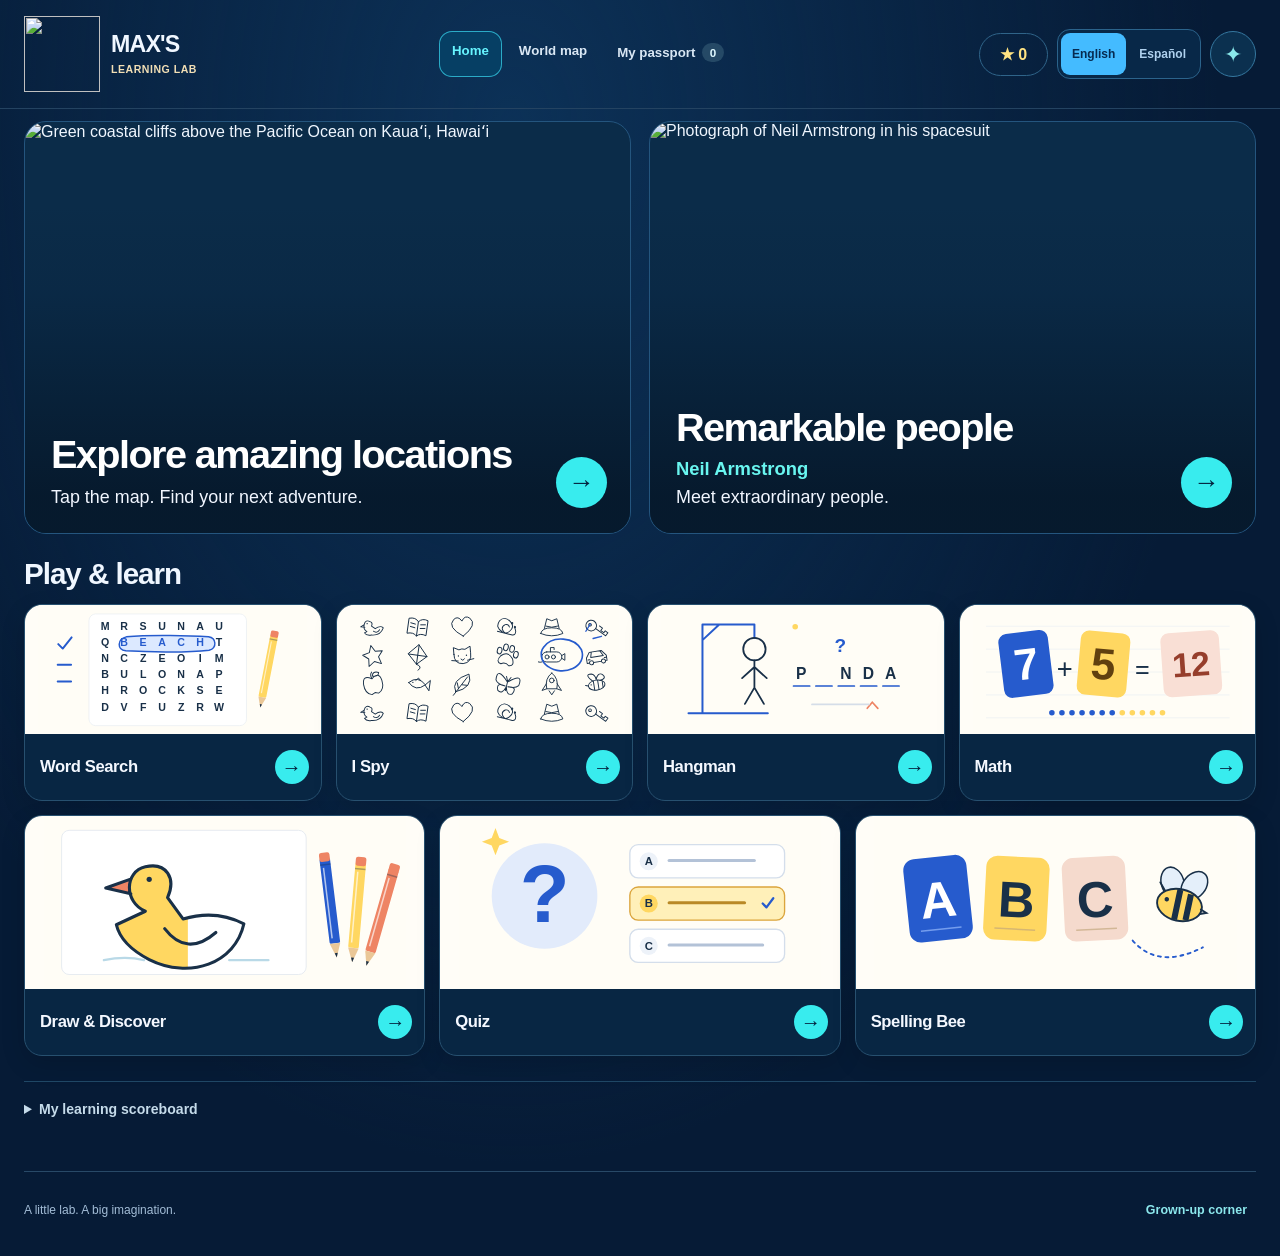
==== index.html @ 3192579d "Add files via upload" ====
<!doctype html>
<html lang="en">
<head>
<meta charset="utf-8"><meta name="viewport" content="width=device-width,initial-scale=1,viewport-fit=cover">
<meta name="theme-color" content="#061b36"><meta name="apple-mobile-web-app-capable" content="yes"><meta name="mobile-web-app-capable" content="yes"><meta name="apple-mobile-web-app-status-bar-style" content="black-translucent"><meta name="apple-mobile-web-app-title" content="Max's Lab">
<meta name="description" content="A little lab for a big imagination. Explore family places, discover the world, and learn through play. English / Español.">
<title>Max's Learning Lab</title>
<link rel="icon" href="assets/ui/max-emblem.png" type="image/png"><link rel="apple-touch-icon" href="assets/ui/max-emblem.png"><link rel="manifest" href="manifest.webmanifest">
<link rel="stylesheet" href="styles.css"><link rel="stylesheet" href="map.css"><link rel="stylesheet" href="practice.css?v=4">
<style>
.site-header{gap:14px}.header-actions{display:flex;align-items:center;gap:12px;flex-shrink:0}.language-toggle{display:flex;gap:2px;padding:3px;border:1px solid #63827d;border-radius:12px;background:#fff9ed}.language-toggle button{min-height:44px;padding:9px 12px;font-size:13px;font-weight:700;border-radius:8px;background:transparent;color:#d2e4de;white-space:nowrap}.language-toggle button[aria-pressed=true]{background:#9ce3bf;color:#123b31}.site-header nav{gap:3px}.site-header nav a{padding-left:12px;padding-right:12px}.brand small{max-width:164px;line-height:1.4;letter-spacing:.09em}.brand{flex-shrink:0}.credits-grid article{padding:24px 0;border-top:1px solid #57747b;display:grid;grid-template-columns:130px 1fr;gap:24px}.credits-grid img{width:130px;height:110px;object-fit:contain;background:#163640;border-radius:9px}.credits-grid h2{font-size:1.35rem}.credits-grid p,.credits-grid li{font-size:.92rem;line-height:1.6}.credits-grid a{overflow-wrap:anywhere}.credits-grid ul{padding-left:20px}.game-source-links a{overflow-wrap:anywhere}.game-stat-label{overflow-wrap:anywhere}
html[lang=es] .module-card .eyebrow{letter-spacing:.08em}html[lang=es] .game-baseball-options .game-tab{font-size:13px;padding:9px 10px}html[lang=es] .game-baseball-stats .game-stat-label{font-size:9px;letter-spacing:0}html[lang=es] .game-baseball-stats .game-stat:nth-child(3) .game-stat-value{font-size:14px}
@media(min-width:701px) and (max-width:1050px){.site-header{flex-wrap:wrap;padding-top:15px;padding-bottom:10px;row-gap:8px}.site-header nav{order:3;width:100%;justify-content:center;border-top:1px solid #3c5b62;padding-top:5px}.header-actions{margin-left:auto}.site-header nav a{padding-block:10px}.game-page .page-nav{min-height:40px;margin-bottom:10px}.game-baseball .game-intro .game-title{font-size:30px}.game-baseball .game-help{font-size:15px}.game-baseball .game-intro{gap:9px}.game-baseball .game-canvas{max-height:280px}.game-baseball .game-baseball-layout{gap:14px}.game-baseball .game-baseball-sidebar{gap:10px}.game-baseball .game-baseball-options .game-button{min-height:44px}.game-baseball .game-baseball-stats .game-stat{padding-block:6px}}
@media(min-width:851px) and (max-width:1050px){.game-baseball .game-baseball-layout{grid-template-columns:minmax(0,1.3fr) minmax(335px,.9fr)}}
@media(max-width:700px){.site-header{gap:10px}.header-actions{gap:7px}.language-toggle button{padding:8px;font-size:12px}.brand{gap:8px}.brand small{max-width:115px;font-size:.52rem}.site-header nav{padding-top:10px}.brand strong{font-size:1rem}.brand-badge{width:35px;height:35px}.avatar-button{width:40px;height:40px}.credits-grid article{grid-template-columns:1fr}.credits-grid img{width:100%;height:190px}}
@media(max-width:370px){.header-actions{gap:4px}.language-toggle button{font-size:11px;padding:8px 6px}.brand-badge{display:none}}
</style>
<link rel="stylesheet" href="theme.css?v=4"><link rel="stylesheet" href="wordsearch.css?v=4"><link rel="stylesheet" href="spy.css?v=4"><link rel="stylesheet" href="draw.css?v=4">
<link rel="stylesheet" href="discovery.css?v=4">
<script src="data/config.js" defer></script><script src="data/family.js" defer></script><script src="data/places-a.js" defer></script><script src="data/places-b.js" defer></script><script src="data/people.js" defer></script><script src="data/photos.js" defer></script><script src="data/people-expanded.js?v=4" defer></script><script src="data/art.js?v=4" defer></script><script src="data/discoveries.js?v=4" defer></script><script src="app.js?v=4-discovery" defer></script>
</head>
<body>
<a class="skip-link" href="#view" data-en="Skip to activity" data-es="Ir a la actividad">Skip to activity</a>
<header class="site-header">
<a href="#home" class="brand" data-aria-en="Learning Lab home" data-aria-es="Inicio del laboratorio" aria-label="Learning Lab home"><img class="brand-logo" src="assets/ui/max-emblem.png" width="54" height="54" alt=""><span><strong id="brand-name">MAX'S</strong><small data-en="LEARNING LAB" data-es="LABORATORIO DE APRENDIZAJE">LEARNING LAB</small></span></a>
<nav aria-label="Main navigation" data-aria-en="Main navigation" data-aria-es="Navegación principal"><a href="#home" data-nav="home" data-en="Home" data-es="Inicio">Home</a><a href="#map" data-nav="map" data-en="World map" data-es="Mapa del mundo">World map</a><a href="#passport" data-nav="passport"><span data-en="My passport" data-es="Mi pasaporte">My passport</span> <span id="nav-count">0</span></a></nav>
<div class="header-actions"><span id="header-points" class="header-points" aria-label="Learning points">★ 0</span><div class="language-toggle" role="group" aria-label="Language" data-aria-en="Language" data-aria-es="Idioma"><button type="button" data-language="en" lang="en" aria-pressed="true">English</button><button type="button" data-language="es" lang="es" aria-pressed="false">Español</button></div><button type="button" class="avatar-button" id="settings-button" aria-label="Personalize your lab" data-aria-en="Personalize your lab" data-aria-es="Personaliza tu laboratorio"><span id="avatar-symbol" aria-hidden="true">✦</span></button></div>
</header>
<main id="view" tabindex="-1"></main>
<footer class="site-footer"><span data-en="A little lab. A big imagination." data-es="Un pequeño laboratorio. Una gran imaginación.">A little lab. A big imagination.</span><button type="button" id="grownup-button" data-en="Grown-up corner" data-es="Rincón de adultos">Grown-up corner</button></footer>
<div id="toast" class="toast" role="status" aria-live="polite"></div>
<dialog id="settings-dialog"><form method="dialog" class="settings-sheet"><div class="dialog-heading"><h2 data-en="Make it yours" data-es="Hazlo tuyo">Make it yours</h2><button class="round-close" aria-label="Close settings" data-aria-en="Close settings" data-aria-es="Cerrar ajustes" value="cancel">×</button></div><label for="explorer-name" data-en="Explorer name" data-es="Nombre del explorador">Explorer name</label><input id="explorer-name" maxlength="20" autocomplete="off" value="Max"><p class="setting-label" data-en="Pick your explorer badge" data-es="Elige tu insignia de explorador">Pick your explorer badge</p><div class="badge-choices" id="badge-choices"></div><p class="small-note" data-en="Your discoveries and settings stay on this device." data-es="Tus descubrimientos y ajustes se guardan en este dispositivo.">Your discoveries and settings stay on this device.</p><button class="button primary" id="save-settings" value="save" data-en="Ready to explore →" data-es="Listo para explorar →">Ready to explore →</button></form></dialog>
<dialog id="grownup-dialog"><div class="settings-sheet"><div class="dialog-heading"><h2 data-en="Grown-up corner" data-es="Rincón de adultos">Grown-up corner</h2><button type="button" class="round-close" id="close-grownup" aria-label="Close grown-up corner" data-aria-en="Close grown-up corner" data-aria-es="Cerrar el rincón de adultos">×</button></div>
<p id="collection-totals"></p>
<p class="small-note" data-en="Progress and language are saved in this browser on this device. No account, ads, tracking, or cloud sync. Read-aloud uses a voice for the selected language from your device." data-es="El progreso y el idioma se guardan en este navegador y dispositivo. No hay cuentas, anuncios, rastreo ni sincronización en la nube. La lectura usa una voz del dispositivo en el idioma elegido.">Progress and language are saved in this browser on this device. No account, ads, tracking, or cloud sync. Read-aloud uses a voice for the selected language from your device.</p>
<div class="settings-actions"><button class="button" id="export-progress" data-en="Save a progress backup" data-es="Guardar una copia del progreso">Save a progress backup</button><label class="button file-button"><span data-en="Restore a backup" data-es="Restaurar una copia">Restore a backup</span><input id="import-progress" type="file" accept="application/json,.json" aria-label="Restore a backup" data-aria-en="Restore a backup" data-aria-es="Restaurar una copia"></label></div>
<details><summary data-en="Adding something new" data-es="Agregar contenido nuevo">Adding something new</summary><p data-en="The included START-HERE guide explains how to upload and update the site. English lessons are in the data folder. Spanish lessons and the language controls are bundled in app.js. Ask for both languages when adding a new lesson." data-es="La guía START-HERE explica cómo subir y actualizar el sitio. Las lecciones en inglés están en la carpeta data. Las lecciones en español y los controles de idioma están en app.js. Pide ambos idiomas al agregar una lección.">The included START-HERE guide explains how to upload and update the site. English lessons are in the data folder. Spanish lessons and the language controls are bundled in app.js. Ask for both languages when adding a new lesson.</p></details>
<details><summary data-en="Family stories and photos" data-es="Historias de familia y fotos">Family stories and photos</summary><p data-en="Family connections were supplied by Max's family. Place photos show destinations, not family members. When published on GitHub Pages, these family connections and files can be read publicly." data-es="La familia de Max compartió los vínculos familiares. Las fotos muestran los lugares, no a sus familiares. Al publicar en GitHub Pages, otras personas pueden leer estos vínculos y archivos.">Family connections were supplied by Max's family. Place photos show destinations, not family members. When published on GitHub Pages, these family connections and files can be read publicly.</p></details>
<section class="voice-settings" id="voice-settings"></section>
<p class="small-note" data-en="Switching language restarts the current practice round. Your points, passport and completed answers are kept. New lesson answers earn 10 points. Each completed I Spy scene, full word search or matched drawing earns 1 point, once. Replays are always welcome practice." data-es="Cambiar el idioma reinicia la ronda de práctica. Se conservan tus puntos, pasaporte y respuestas completadas. Las respuestas nuevas de las lecciones ganan 10 puntos. Cada escena de Veo, veo, sopa de letras completa o dibujo logrado gana 1 punto, una sola vez. Siempre puedes repetir para practicar.">Switching language restarts the current practice round. Your points, passport and completed answers are kept. New lesson answers earn 10 points. Each completed I Spy scene, full word search or matched drawing earns 1 point, once. Replays are always welcome practice.</p>
<a class="button" id="credits-link" href="#credits" data-en="Photo credits & research sources ↗" data-es="Créditos de fotos y fuentes ↗">Photo credits & research sources ↗</a>
</div></dialog>
<noscript><div class="noscript">Please enable JavaScript to open the activities. / Activa JavaScript para abrir las actividades.</div></noscript>
</body></html>
---- styles.css ----
:root{color-scheme:dark;--bg:#0e242e;--panel:#17343e;--card:#1b3b44;--ink:#f6f2e9;--muted:#bad0d4;--mint:#9ce3bf;--coral:#ffad87;--line:#44616a;--font:Arial,Helvetica,sans-serif;font-family:var(--font);background:var(--bg);color:var(--ink)}
*{box-sizing:border-box}body{margin:0;min-width:320px;background:radial-gradient(ellipse at 70% 0,#1b4654 0,transparent 55%),var(--bg);min-height:100vh}button,input,select{font:inherit}button,a,summary{-webkit-tap-highlight-color:transparent;touch-action:manipulation}button{cursor:pointer;color:inherit}button:disabled{cursor:default;opacity:.5}a{color:inherit}button,a,input,summary{outline-offset:5px}button:focus-visible,a:focus-visible,input:focus-visible,summary:focus-visible,canvas:focus-visible{outline:3px solid var(--mint)}[hidden]{display:none!important}button{border:0}h1,h2,h3,p{margin-top:0}h1{font-size:clamp(2.25rem,4.7vw,4rem);line-height:1.02;letter-spacing:-.055em}h2{letter-spacing:-.035em}p{line-height:1.55}.skip-link{position:fixed;left:12px;top:-100px;background:var(--mint);color:#12322e;padding:16px;z-index:100}.skip-link:focus{top:10px}
.site-header{max-width:1280px;margin:auto;padding:23px max(24px,env(safe-area-inset-right)) 20px max(24px,env(safe-area-inset-left));display:flex;align-items:center;justify-content:space-between;gap:25px}.brand{display:flex;align-items:center;gap:12px;text-decoration:none}.brand-badge{height:47px;width:47px;border-radius:14px;background:var(--mint);color:#153b35;display:grid;place-items:center;font-weight:900;font-size:29px;position:relative;transform:rotate(-5deg)}.brand-badge span{position:absolute;right:-6px;top:-9px;color:var(--coral);font-size:25px;text-shadow:0 1px #193640}.brand strong{font-size:1.25rem;letter-spacing:-.03em;display:block}.brand small{display:block;font-size:.6rem;font-weight:bold;letter-spacing:.17em;margin-top:4px}.site-header nav{display:flex;align-items:center;gap:7px}.site-header nav a{padding:13px 16px;min-height:46px;border-radius:25px;text-decoration:none;font-size:.92rem;font-weight:600;color:#ccdde0}.site-header nav a[aria-current=page]{background:#ffffff12;color:var(--ink)}#nav-count{background:var(--mint);color:#173e32;padding:3px 7px;border-radius:20px;margin-left:3px;font-size:.73rem}.avatar-button{background:#21434a;border:1px solid #77908c;border-radius:50%;width:45px;height:45px;color:var(--mint);font-size:1.4rem}#view{max-width:1232px;padding:15px 24px 30px;margin:auto;outline:none;min-height:calc(100vh - 170px)}.site-footer{max-width:1184px;margin:auto;border-top:1px solid #385762;padding:18px 0 24px;display:flex;align-items:center;justify-content:space-between;font-size:.75rem;color:#a8c0c6}.site-footer button{background:none;color:#b9cfd3;min-height:44px;padding:9px;font-size:.78rem}.eyebrow{font-size:.72rem;font-weight:bold;letter-spacing:.16em;color:var(--mint);margin:0 0 12px}.lede{font-size:1.12rem;color:#c5dade;max-width:530px;margin:0 0 24px}.home-hero{display:grid;grid-template-columns:1.15fr 1fr;align-items:stretch;gap:30px;margin:12px 0 35px}.hero-copy{padding:25px 0 16px}.hero-copy h1{max-width:520px;margin:0 0 20px}.hero-copy h1 em{font-style:normal;color:var(--mint)}.hero-actions{display:flex;gap:10px;flex-wrap:wrap}.button{display:inline-flex;align-items:center;justify-content:center;gap:9px;padding:13px 20px;min-height:50px;border-radius:12px;border:1px solid #56727a;background:#23464f;color:#eef6f0;font-size:.95rem;font-weight:700;text-decoration:none}.button.primary{background:var(--mint);color:#123b31;border-color:var(--mint)}.button.coral{background:var(--coral);border-color:var(--coral);color:#412e21}.button.ghost{background:transparent}.button.small{min-height:44px;padding:9px 14px;font-size:.82rem}.hero-photo{position:relative;isolation:isolate;min-height:300px;border-radius:27px;overflow:hidden;background:#267483;border:1px solid #577881;box-shadow:0 15px 40px #0003}.hero-photo img{position:absolute;width:100%;height:100%;object-fit:cover;filter:brightness(.88)}.hero-photo:after{content:'';position:absolute;inset:0;background:linear-gradient(transparent 25%,#091f28dc)}.hero-photo-copy{position:absolute;bottom:25px;left:25px;right:25px;z-index:1}.hero-photo-copy h2{font-size:1.75rem;line-height:1.1;margin:7px 0}.hero-photo-copy p{font-size:.9rem;max-width:320px;margin:0}.hero-label{display:inline-block;font-size:.64rem;letter-spacing:.13em;border:1px solid #ffffff66;padding:6px 9px;border-radius:6px;background:#122c3366}.hero-sticker{position:absolute;right:18px;top:18px;z-index:1;border:1px solid #ffffff88;background:#f4edce;color:#164437;border-radius:50%;width:79px;height:79px;display:flex;align-items:center;justify-content:center;flex-direction:column;font-size:.62rem;letter-spacing:.07em;transform:rotate(10deg)}.hero-sticker strong{font-size:1.35rem;margin-bottom:3px}.section-title{display:flex;align-items:baseline;justify-content:space-between;gap:15px;margin:30px 0 17px}.section-title h2{font-size:1.35rem;margin:0}.section-title p{font-size:.85rem;color:var(--muted);margin:0}.module-grid{display:grid;grid-template-columns:repeat(3,minmax(0,1fr));gap:17px}.module-card{border:1px solid #49646b;background:linear-gradient(140deg,#29495288,#19343d);border-radius:18px;text-align:left;padding:21px;min-height:170px;position:relative;display:flex;flex-direction:column;text-decoration:none;overflow:hidden}.module-card:hover{border-color:var(--tile-color);background-color:#29464e}.module-symbol{display:grid;place-items:center;background:var(--tile-color);color:#183c3f;font-size:2rem;width:49px;height:49px;border-radius:15px;margin-bottom:18px}.module-card .eyebrow{position:absolute;right:19px;top:28px;color:var(--tile-color);font-size:.61rem}.module-card h3{font-size:1.35rem;margin:0 0 7px;letter-spacing:-.03em}.module-card p{margin:0;color:#bfd3d7;font-size:.87rem;line-height:1.4;padding-right:10px}.module-arrow{position:absolute;bottom:20px;right:19px;color:var(--tile-color)}.passport-strip{display:flex;justify-content:space-between;align-items:center;gap:24px;border:1px dashed #648781;border-radius:15px;background:#193d3b88;padding:19px 23px;margin-top:26px}.passport-strip h3{margin:0 0 5px;font-size:1rem}.passport-strip p{font-size:.83rem;color:var(--muted);margin:0}.tiny-label{font-size:.65rem;letter-spacing:.1em;color:var(--mint);text-transform:uppercase}
.page-nav{display:flex;align-items:center;justify-content:space-between;gap:12px;margin:0 0 20px;min-height:48px}.back-link{min-height:48px;display:inline-flex;align-items:center;color:#d5e6e8;text-decoration:none;font-weight:600;font-size:.91rem;padding:7px 0}.page-heading{margin:12px 0 25px;display:flex;align-items:end;justify-content:space-between;gap:25px}.page-heading h1{font-size:clamp(2.3rem,4.5vw,3.5rem);margin:0 0 14px}.page-heading p{margin:0;max-width:640px;color:var(--muted)}.place-grid{display:grid;grid-template-columns:repeat(3,minmax(0,1fr));gap:18px}.place-card{position:relative;isolation:isolate;border-radius:18px;overflow:hidden;text-decoration:none;border:1px solid #6b8685;background:#315261;min-height:270px;display:block;padding:0;text-align:left}.place-card img{width:100%;height:100%;position:absolute;inset:0;object-fit:cover;transition:transform .3s}.place-card:hover img{transform:scale(1.035)}.place-card:after{content:'';position:absolute;inset:0;background:linear-gradient(#07283018 10%,transparent 30%,#08232bef 100%);z-index:0}.place-card-copy{position:absolute;bottom:20px;left:20px;right:20px;z-index:1}.place-card-copy h2{font-size:1.65rem;margin:0 0 5px}.place-card-copy p{font-size:.86rem;color:#e4eeec;line-height:1.4;margin:0}.place-tag{position:absolute;top:17px;left:17px;z-index:1;background:#0d2a35d4;color:#d9eddf;padding:6px 9px;font-size:.65rem;font-weight:bold;letter-spacing:.06em;border-radius:5px}.visited-dot{position:absolute;right:15px;top:15px;border-radius:50%;width:27px;height:27px;display:grid;place-items:center;background:var(--mint);color:#15372a;z-index:2;font-weight:bold}.surprise-card{background:radial-gradient(circle at 80% 25%,#a1e2c545,transparent 60%),#2c514d;padding:25px;border-color:#94cbb7}.surprise-card:after{display:none}.surprise-card .surprise-symbol{font-size:5rem;line-height:1;color:#c4f1d8;position:absolute;right:27px;top:35px;transform:rotate(12deg)}.surprise-card .place-card-copy{bottom:25px;left:25px}.surprise-card .tiny-label{color:#b9dfce;position:absolute;left:25px;top:25px}.surprise-card h2{font-size:1.9rem}.surprise-card p{max-width:240px}.profile-layout{display:grid;grid-template-columns:1.05fr 1fr;gap:34px;align-items:start}.profile-photo{position:relative;border:1px solid #587c80;border-radius:21px;overflow:hidden;background:#234955;aspect-ratio:5/4;min-height:220px}.profile-photo img{width:100%;height:100%;object-fit:cover;display:block}.profile-photo-tag{position:absolute;bottom:14px;left:14px;background:#0b2838c9;padding:8px 12px;border-radius:20px;font-size:.73rem}.photo-credit{font-size:.68rem;color:#aac4c8;margin:8px 4px 17px;line-height:1.4}.photo-credit a{text-underline-offset:3px}.profile-copy h1{font-size:clamp(2.3rem,4.4vw,3.6rem);margin:0 0 11px}.profile-hook{font-size:1.25rem;color:#cae5da;margin:0 0 19px}.family-note{border-left:3px solid var(--coral);padding:11px 15px;background:#795d402b;font-size:1rem;color:#f5dfca;line-height:1.5;border-radius:0 9px 9px 0;margin:0 0 21px}.fact-list{list-style:none;padding:0;margin:0 0 18px;counter-reset:fact}.fact-list li{counter-increment:fact;position:relative;padding:0 0 16px 38px;font-size:1.03rem;line-height:1.5;color:#e1e9e7}.fact-list li:before{content:'0'counter(fact);font-size:.66rem;font-weight:bold;color:var(--mint);position:absolute;left:0;top:5px;letter-spacing:.08em}.learn-actions{display:flex;flex-wrap:wrap;gap:10px;margin:20px 0}.mini-map{border:1px solid #4d717a;border-radius:13px;background:#153d4a;overflow:hidden;position:relative;min-height:120px}.mini-map svg{width:100%;height:auto;display:block;max-height:185px}.mini-map-label{position:absolute;left:12px;bottom:10px;font-size:.7rem;color:#cde3e6}.stretch{border:1px solid #608074;border-radius:12px;margin:15px 0;background:#264b4255}.stretch summary{min-height:54px;cursor:pointer;padding:16px 18px;font-size:.96rem;font-weight:700;color:#bce9cf}.stretch p{margin:0;padding:0 18px 17px;color:#d6e6df;font-size:.96rem}.quiz-card{border:1px solid #73817a;background:#f4f0e5;color:#17333b;border-radius:18px;padding:24px;margin:24px 0 0}.quiz-card .eyebrow{color:#4c7664}.quiz-card h2{font-size:1.32rem;line-height:1.3;margin-bottom:18px}.quiz-options{display:grid;gap:10px}.quiz-options button{min-height:52px;padding:13px 16px;text-align:left;border:1px solid #b1c5bc;border-radius:10px;background:#fffefa;color:#193c3a;font-size:1rem;line-height:1.4}.quiz-options button.correct{background:#bfe3ca;border-color:#438463}.quiz-options button.retry{background:#ffdfb6;border-color:#b38b59}.quiz-feedback{min-height:24px;margin:15px 0 0;font-size:.93rem;font-weight:600}.fact-sources{margin:23px 0;font-size:.8rem;color:#adc7cd}.fact-sources summary{min-height:44px;cursor:pointer;padding:13px 0}.fact-sources a{display:block;padding:8px 0;text-underline-offset:3px}.family-stops{border:1px solid #536f70;border-radius:14px;padding:20px;margin-top:22px}.family-stops h3{font-size:1rem}.family-stops p{font-size:.86rem;margin:8px 0;color:#c7dcd7}.profile-bottom{margin-top:25px;display:flex;align-items:center;justify-content:space-between;gap:15px;flex-wrap:wrap}.stamp-button.collected{background:#214f40;border-color:#72b991;color:#c7f2d7}.passport-grid{display:grid;grid-template-columns:repeat(4,minmax(0,1fr));gap:15px}.passport-grid .place-card{min-height:215px}.passport-grid .place-card h2{font-size:1.2rem}.passport-grid .place-card-copy{left:14px;bottom:14px;right:14px}.passport-stat{font-size:3rem;color:var(--mint);font-weight:bold;letter-spacing:-.06em}.empty-state{padding:45px 20px;text-align:center;border:1px dashed #718c89;border-radius:18px}.empty-state p{color:var(--muted);max-width:450px;margin:0 auto 23px}.passport-progress{height:8px;border-radius:20px;background:#294a51;overflow:hidden;margin:17px 0 27px}.passport-progress span{display:block;height:100%;background:var(--mint);border-radius:20px}.badges-row{display:flex;gap:12px;flex-wrap:wrap;margin:20px 0}.earned-badge{padding:9px 14px;background:#3d4b39;color:#eedbaa;border:1px solid #7f8061;border-radius:25px;font-size:.82rem}.person-grid{display:grid;grid-template-columns:repeat(2,minmax(0,1fr));gap:19px}.person-card{padding:25px;border-radius:18px;border:1px solid #607480;background:#263c50;text-decoration:none;min-height:220px;position:relative}.person-monogram{font-size:3.5rem;font-weight:bold;letter-spacing:-.08em;color:#d6bef0;margin-bottom:22px}.person-card h2{margin:0 0 8px;font-size:1.5rem}.person-card p{font-size:.95rem;color:#cbd1e0;max-width:370px;margin:0}.person-year{position:absolute;top:26px;right:24px;font-size:.7rem;color:#c8b9dc;letter-spacing:.05em}.person-portrait{aspect-ratio:1.1;display:flex;flex-direction:column;align-items:center;justify-content:center;background:#c8b6e7;color:#273047;border-radius:20px;text-align:center;padding:25px}.person-portrait strong{font-size:5rem;letter-spacing:-.08em}.person-portrait span{margin-top:20px;font-size:1.1rem;max-width:330px;line-height:1.5}.game-container{min-height:430px;border:1px solid #486974;border-radius:20px;background:#102e3a;padding:20px}.module-intro{max-width:720px;color:#bfd5dc}.listen-on{box-shadow:0 0 0 3px #8ddebe44}.game-page .page-heading{margin-bottom:20px}.error-note{border:1px solid #f4bf91;border-radius:12px;padding:20px}.toast{position:fixed;bottom:28px;left:50%;transform:translate(-50%,25px);z-index:90;background:#d4f1d9;color:#153a2b;border:1px solid #fcfff7;border-radius:15px;box-shadow:0 10px 40px #0005;padding:14px 23px;font-size:.95rem;font-weight:700;opacity:0;pointer-events:none;transition:.2s;max-width:90vw;text-align:center}.toast.show{opacity:1;transform:translate(-50%,0)}dialog{color:var(--ink);background:#1d3c45;border:1px solid #94ada5;border-radius:20px;padding:0;width:min(92vw,560px);max-height:85vh}dialog::backdrop{background:#031d29bd;backdrop-filter:blur(5px)}.settings-sheet{padding:27px}.dialog-heading{display:flex;align-items:center;justify-content:space-between;gap:20px;margin-bottom:22px}.dialog-heading h2{margin:0;font-size:1.7rem}.round-close{width:44px;height:44px;border-radius:50%;background:#365a5f;color:#eef3e8;font-size:1.8rem}.settings-sheet label:not(.file-button){display:block;font-size:.9rem;color:#bcd7da;margin-bottom:9px}.settings-sheet input:not([type=file]){border:1px solid #8bb2af;color:#f3f7eb;background:#132e37;border-radius:10px;padding:14px;width:100%;font-size:1.1rem;min-height:50px}.setting-label{font-size:.9rem;color:#c4d7d9;margin:25px 0 12px}.badge-choices{display:flex;gap:9px;flex-wrap:wrap}.badge-choices button{width:55px;height:55px;border:1px solid #65887f;border-radius:13px;background:#274750;font-size:1.65rem}.badge-choices button[aria-pressed=true]{border:3px solid var(--mint);background:#427260}.small-note{font-size:.85rem;color:#bad0d4;margin:20px 0;line-height:1.5}.settings-actions{display:grid;gap:10px}.file-button{position:relative;overflow:hidden;cursor:pointer}.file-button input{position:absolute;inset:0;opacity:0;cursor:pointer;width:100%}.settings-sheet details{margin:16px 0;color:#d1e1df;font-size:.9rem;line-height:1.5}.settings-sheet summary{min-height:46px;cursor:pointer;font-weight:600;padding:12px 0}.noscript{margin:25px;padding:25px;border:1px solid #789589}
@media(max-width:950px){.site-header{padding:20px;gap:12px}.site-header nav a{padding:12px;font-size:.85rem}#view{padding:10px 20px 25px}.home-hero{gap:24px}.hero-photo{min-height:280px}.hero-copy{padding:15px 0}.hero-copy h1{font-size:3rem}.lede{font-size:1rem}.hero-photo-copy h2{font-size:1.6rem}.module-grid{gap:14px}.module-card{padding:18px;min-height:185px}.module-card .eyebrow{position:static;font-size:.6rem;order:0;margin:0 0 10px}.module-symbol{position:absolute;right:16px;top:16px;height:41px;width:41px;font-size:1.6rem}.module-card h3{margin-top:39px;font-size:1.23rem}.place-grid{gap:14px}.place-card{min-height:255px}.place-card-copy{left:16px;right:16px}.place-card-copy h2{font-size:1.45rem}.profile-layout{gap:25px}.profile-photo{aspect-ratio:1}.profile-copy h1{font-size:2.7rem}.fact-list li{font-size:1rem}.site-footer{margin:0 20px}.passport-grid{grid-template-columns:repeat(3,minmax(0,1fr))}.quiz-card{padding:20px}.hero-photo-copy p{font-size:.85rem}}
@media(max-width:700px){.site-header{flex-wrap:wrap;gap:16px;padding:18px 17px 12px}.site-header nav{order:3;width:100%;justify-content:space-between;border-top:1px solid #3c5b62;padding-top:11px}.site-header nav a{flex:1;text-align:center;font-size:.82rem;padding:12px 7px}.brand-badge{height:41px;width:41px;font-size:26px}.brand strong{font-size:1.1rem}.brand small{font-size:.55rem}.avatar-button{width:43px;height:43px}.home-hero{grid-template-columns:1fr;margin-top:0;gap:22px}.hero-copy{padding:13px 0 0}.hero-copy h1{font-size:3.1rem;margin-bottom:15px}.hero-photo{min-height:245px}.hero-actions .button{flex:1;padding:13px 12px}.hero-sticker{width:69px;height:69px}.module-grid{grid-template-columns:repeat(2,minmax(0,1fr));gap:12px}.module-card{min-height:200px;padding:17px 14px}.module-symbol{right:13px;top:13px;height:36px;width:36px;font-size:1.4rem}.module-card h3{font-size:1.13rem;margin-top:40px}.module-card p{font-size:.83rem;padding-right:0}.module-card .eyebrow{font-size:.55rem;max-width:77px;line-height:1.5}.module-arrow{display:none}.section-title{align-items:start}.section-title p{font-size:.73rem;max-width:100px;text-align:right}.passport-strip{padding:17px;gap:12px;align-items:start}.passport-strip .button{padding:10px;min-width:80px;font-size:.78rem}.place-grid{grid-template-columns:repeat(2,minmax(0,1fr));gap:12px}.place-card{min-height:238px}.place-card-copy{left:13px;right:13px;bottom:15px}.place-card-copy h2{font-size:1.25rem}.place-card-copy p{font-size:.8rem}.place-tag{font-size:.57rem;left:11px;top:12px;max-width:80%}.surprise-card{padding:16px}.surprise-card .tiny-label{left:16px;top:18px;font-size:.57rem}.surprise-card .surprise-symbol{font-size:4rem;top:45px;right:24px}.surprise-card .place-card-copy{left:16px;bottom:20px}.page-heading{display:block}.page-heading h1{font-size:2.6rem}.page-heading p{font-size:.95rem}.page-heading>.button{margin-top:17px}.profile-layout{grid-template-columns:1fr;gap:22px}.profile-photo{aspect-ratio:1.3;min-height:0}.profile-copy h1{font-size:2.8rem}.profile-hook{font-size:1.15rem}.profile-copy .eyebrow{margin-bottom:9px}.quiz-card{margin-top:20px}.photo-credit{margin-bottom:14px}.passport-grid{grid-template-columns:repeat(2,minmax(0,1fr));gap:12px}.person-grid{grid-template-columns:1fr}.person-card{min-height:185px}.person-monogram{font-size:2.8rem;margin-bottom:15px}.game-container{padding:12px;border-radius:14px;min-height:0}.page-nav{margin-bottom:13px;gap:10px}.page-nav .button{font-size:.8rem;padding:10px 12px}.site-footer{gap:10px;font-size:.68rem;align-items:center}.site-footer button{font-size:.71rem}.passport-stat{font-size:2.6rem}.mini-map svg{max-height:145px}.person-portrait{aspect-ratio:1.5}.settings-sheet{padding:23px}}
@media(prefers-reduced-motion:reduce){*,*:before,*:after{animation:none!important;transition:none!important;scroll-behavior:auto!important}}
.person-card-photo{width:76px;height:76px;object-fit:cover;border-radius:50%;margin:0 0 18px;border:2px solid #cdb6e4;display:block}.mini-map-label{background:#123743df;padding:6px 10px;border-radius:15px;min-height:34px;display:flex;align-items:center}.world-map-host{margin-top:20px}
.hero-sticker span{max-width:64px;text-align:center;font-size:.52rem;line-height:1.3;letter-spacing:.04em}
.site-footer{padding-left:16px;padding-right:16px}
.game-page .page-nav{margin-bottom:10px}
.world-map-host .map-legend,.world-map-host .map-count{color:#c1d7d5}
.world-map-host .map-note{color:#a7c7c5}
.world-map-host .map-key:not(.map-key-family):not(.map-key-visited):before{background:#b9e4df;border:2px solid #163c45}
.profile-photo.portrait-photo img{object-fit:contain;background:#122e36}
---- map.css ----
/* Map styles are scoped so this module can be reused inside any learning page. */
.map-shell{--map-ink:#0d2028;--map-mint:#8ee1bf;--map-coral:#ff986f;color:var(--map-ink);font:inherit;width:100%;min-width:0}
.map-shell *{box-sizing:border-box}
.map-shell button,.map-shell input{font:inherit}
.map-shell button{cursor:pointer;touch-action:manipulation;-webkit-tap-highlight-color:transparent}
.map-shell button:focus-visible,.map-shell input:focus-visible,.map-shell summary:focus-visible,.map-frame:focus-visible{outline:3px solid #df5c25;outline-offset:4px}
.map-toolbar{display:flex;align-items:center;justify-content:space-between;flex-wrap:wrap;gap:14px;margin-bottom:14px}
.map-filters,.map-controls{display:flex;align-items:center;gap:6px;flex-wrap:wrap}
.map-filter{min-height:46px;padding:10px 15px;border:1px solid #ccd9d2;border-radius:30px;background:#f8f7f0;color:#34525a;font-weight:750;font-size:14px}
.map-filter[aria-pressed=true]{color:#f7f4e9;background:var(--map-ink);border-color:var(--map-ink)}
.map-tool{min-width:46px;min-height:46px;border:1px solid #c2d3ce;border-radius:14px;background:#fffdf5;color:var(--map-ink);font-size:24px;font-weight:750;padding:6px 12px}
.map-tool:disabled{opacity:.35;cursor:default}
.map-reset{font-size:13px;padding-inline:13px}
.map-frame{position:relative;isolation:isolate;overflow:hidden;width:100%;height:clamp(330px,53vh,550px);min-height:330px;border:1px solid #a7c5c1;border-radius:24px;background:radial-gradient(ellipse at 35% 20%,#daf4eb 0%,#c5e7e3 50%,#b6d9dd 100%);touch-action:none;box-shadow:inset 0 1px 0 #ffffffa8;user-select:none;-webkit-user-select:none}
.map-frame.map-zoomed{cursor:grab}
.map-frame.map-dragging{cursor:grabbing}
.map-world{position:absolute;top:0;left:0;width:1000px!important;height:500px!important;max-width:none!important;transform-origin:0 0;pointer-events:none}
.map-graticule path{fill:none;stroke:#739e9d;stroke-width:.55;stroke-opacity:.2;vector-effect:non-scaling-stroke}
.map-graticule .map-equator{stroke:#648b86;stroke-width:1;stroke-dasharray:4 4;stroke-opacity:.65}
.map-land path{fill:#f3f0dd;stroke:#719c8b;stroke-width:.55;stroke-linejoin:round;vector-effect:non-scaling-stroke}
.map-labels{transition:opacity .15s}
.map-labels text{fill:#718c7a;font:700 9px system-ui,sans-serif;letter-spacing:1.3px;paint-order:stroke;stroke:#f3f0dd;stroke-width:2px;stroke-linejoin:round}
.map-labels .map-ocean-label{font-size:6px;letter-spacing:1px;fill:#598581;stroke:none}
.map-pins{position:absolute;inset:0;pointer-events:none}
.map-pin{position:absolute;width:46px;height:46px;margin:-23px 0 0 -23px;padding:0;border:0;background:transparent;color:var(--map-ink);display:grid;place-items:center;pointer-events:auto;transition:filter .15s}
.map-pin-core{display:grid;place-items:center;width:30px;height:30px;border:2px solid #fbfffa;border-radius:50%;background:var(--map-ink);color:#dcfff0;font-size:25px;line-height:1;font-weight:850;box-shadow:0 3px 8px #143e4338,0 0 0 1px #0d202844;transition:transform .14s}
.map-pin-family .map-pin-core{background:var(--map-coral);color:#562508;font-size:15px}
.map-pin-cluster .map-pin-core{width:36px;height:36px;font-size:15px;background:#f8fff7;border-color:#365954;color:#173b3e}
.map-pin-cluster.map-pin-family .map-pin-core{background:#ffdfc9;border-color:#7f492d;color:#562508}
.map-pin-visited .map-pin-core:after{content:'✓';position:absolute;top:1px;right:0;display:grid;place-items:center;width:17px;height:17px;border:1px solid #fff;border-radius:50%;background:#29765b;color:#fff;font-size:11px}
.map-pin:active .map-pin-core{transform:scale(.91)}
@media(hover:hover){.map-pin:hover .map-pin-core{transform:scale(1.15)}.map-place-button:hover{background:#e1f3e8}.map-filter:not([aria-pressed=true]):hover{background:#e4eee6}}
.map-compass{position:absolute;top:16px;right:18px;pointer-events:none;color:#34595b;font-size:14px;font-weight:850;letter-spacing:1px}
.map-hint{position:absolute;left:14px;bottom:10px;margin:0!important;padding:7px 11px;background:#f7fff0da;color:#355951;border-radius:14px;pointer-events:none;font-size:12px!important;font-weight:650;max-width:calc(100% - 28px)}
.map-picker{position:absolute;z-index:4;left:16px;top:16px;max-height:calc(100% - 32px);width:min(330px,calc(100% - 32px));display:flex;flex-direction:column;background:#fffef6;border:1px solid #acbfb5;border-radius:19px;box-shadow:0 12px 40px #173d4b33;cursor:default;overflow:hidden;touch-action:pan-y}
.map-picker[hidden]{display:none!important}
.map-picker-head{display:flex;gap:8px;align-items:center;justify-content:space-between;padding:7px 9px 7px 16px;border-bottom:1px solid #e1e6da;color:#143b41}
.map-picker-head strong{font-size:15px}
.map-picker-close{border:0;border-radius:50%;width:44px;min-width:44px;height:44px;background:transparent;color:#27494c;font-size:26px}
.map-picker-list{overflow:auto;overscroll-behavior:contain;padding:8px;display:grid;gap:6px}
.map-picker-zoom{min-height:46px;flex:none;margin:0 8px 8px;padding:10px 14px;border:1px solid #2c5850;border-radius:12px;background:#244d46;color:#fffdf3;font-size:14px;font-weight:750}
.map-picker-zoom:disabled{opacity:.4;cursor:default}
.map-place-button{display:flex;align-items:center;gap:10px;width:100%;min-height:52px;padding:10px 12px;border:1px solid #dce4d8;border-radius:13px;text-align:left;background:#f4f6eb;color:#173a40;font-size:14px;font-weight:700;line-height:1.35}
.map-place-icon{display:grid;place-items:center;min-width:25px;font-size:21px;color:#bb6638}
.map-place-name{flex:1}
.map-place-tick{color:#317052}
.map-footer{display:flex;justify-content:space-between;align-items:center;flex-wrap:wrap;gap:8px;margin:12px 3px 16px;font-size:12px}
.map-legend{display:flex;gap:13px;flex-wrap:wrap;margin:0!important;font-size:12px!important;line-height:1.4;color:#4c635f}
.map-key{display:inline-flex;align-items:center;gap:6px}
.map-key:before{content:'';display:inline-block;flex:none;width:9px;height:9px;border-radius:50%;background:var(--map-ink)}
.map-key-family:before{background:var(--map-coral)}
.map-key-visited:before{display:none}
.map-count{margin:0!important;color:#4c635f;font-size:12px!important}
.map-directory{border:1px solid #d2dfd3;background:#faf9f1;border-radius:18px;overflow:hidden}
.map-directory summary{cursor:pointer;min-height:52px;padding:15px 17px;font-weight:750;font-size:15px;touch-action:manipulation}
.map-directory[open] summary{border-bottom:1px solid #d9e2d8}
.map-search-label{display:block;font-size:12px;font-weight:700;margin:14px 14px 0;color:#425e56}
.map-search{display:block;width:100%;min-height:48px;border:1px solid #b9cfc3;border-radius:12px;background:#fffdf8;color:#15383d;font-size:16px!important;padding:10px 13px;margin-top:6px;user-select:text;-webkit-user-select:text}
.map-search-status{font-size:12px!important;margin:9px 16px!important;color:#526a63}
.map-directory-list{display:grid;grid-template-columns:repeat(3,minmax(0,1fr));gap:8px;padding:0 14px 14px;max-height:350px;overflow:auto;overscroll-behavior:contain}
.map-note{font-size:10px!important;color:#60766e;margin:12px 3px 0!important;line-height:1.4}
.map-mini{display:block;width:100%;height:auto;border-radius:16px;overflow:hidden}
.map-sr-only{position:absolute!important;width:1px;height:1px;padding:0;margin:-1px;overflow:hidden;clip:rect(0,0,0,0);white-space:nowrap;border:0}
@media(max-width:700px){.map-toolbar{gap:10px}.map-filters{gap:5px}.map-filter{font-size:12px;padding:9px 12px}.map-controls{margin-left:auto}.map-frame{height:390px;min-height:330px;border-radius:19px}.map-directory-list{grid-template-columns:repeat(2,minmax(0,1fr))}.map-legend{gap:9px}.map-footer{gap:10px}.map-place-button{font-size:13px}}
@media(max-width:390px){.map-filter{font-size:11px;padding-inline:10px}.map-directory-list{grid-template-columns:1fr}.map-frame{height:355px}.map-hint{font-size:11px!important}.map-legend{font-size:11px!important}}
@media(prefers-reduced-motion:reduce){.map-labels,.map-pin,.map-pin-core{transition:none}}
---- practice.css ----
/* Everything is scoped to the practice lab so maps and profiles keep their layout. */
.practice-lab{--practice-ink:#162441;--practice-blue:#2458df;--practice-yellow:#ffce51;--practice-coral:#ed806c;--practice-paper:#fffaf0;--practice-border:#d7dfee;color:var(--practice-ink);max-width:1080px;margin:0 auto;padding-bottom:34px}
.practice-lab *{box-sizing:border-box}.practice-lab button,.practice-lab a{-webkit-tap-highlight-color:transparent;touch-action:manipulation}.practice-lab button{font:inherit;cursor:pointer}.practice-lab button:disabled{cursor:default}.practice-lab [hidden]{display:none!important}.practice-lab :focus-visible{outline:3px solid #e1664c;outline-offset:4px}.practice-back{display:inline-flex;min-height:48px;align-items:center;color:var(--practice-blue);font-size:1rem;font-weight:750;text-decoration:none}.practice-heading{margin:12px 0 24px}.practice-eyebrow{font-size:.76rem;font-weight:850;letter-spacing:.15em;margin:0 0 10px;color:var(--practice-blue)}.practice-heading h1{font-size:clamp(2rem,4.5vw,3.2rem);letter-spacing:-.04em;line-height:1.1;margin:0 0 10px;color:var(--practice-ink)}.practice-intro{font-size:1.08rem;color:#4b5b75;line-height:1.55;margin:0}.practice-stage{max-width:900px;margin:auto}.practice-progress{display:flex;align-items:center;justify-content:space-between;gap:20px;padding:0 6px 14px;font-size:.95rem}.practice-dots{display:flex;gap:7px}.practice-dots i{height:9px;width:9px;background:#d8dfec;border-radius:50%}.practice-dots i.current{background:var(--practice-blue);width:25px;border-radius:8px}.practice-dots i.done{background:var(--practice-coral)}.practice-card{background:#fffdf7;color:var(--practice-ink);border:1px solid var(--practice-border);border-radius:26px;padding:clamp(20px,3vw,34px);box-shadow:0 10px 36px #1c35540a;min-width:0}.practice-question{font-size:clamp(1.45rem,3vw,2rem);line-height:1.3;letter-spacing:-.02em;margin:0 0 18px;color:var(--practice-ink)}.practice-math .practice-question{font-size:clamp(2.5rem,6vw,4.2rem);text-align:center;letter-spacing:-.025em;font-variant-numeric:tabular-nums;margin:10px 0 25px}.practice-options{display:grid;grid-template-columns:1fr 1fr;gap:12px;margin-top:18px}.practice-option{min-height:70px;padding:16px;border:2px solid var(--practice-border);border-radius:17px;background:white;color:var(--practice-ink);font-weight:750;line-height:1.35;text-align:left}.practice-option:hover:not(:disabled){border-color:var(--practice-blue);background:#f0f4ff}.practice-option.practice-correct{color:#153b2c;background:#e2f3db;border-color:#5f9f6d;opacity:1}.practice-option.practice-try{border-color:#e8b196;background:#fff1e5}.practice-option:disabled:not(.practice-correct){opacity:.55}.practice-math .practice-option{text-align:center;font-size:2rem;min-height:84px}.practice-feedback{min-height:3em;line-height:1.55;margin:20px 0 4px;color:#6e4a29;font-weight:650}.practice-feedback.positive{color:#235a3c}.practice-button{display:inline-flex;align-items:center;justify-content:center;min-height:52px;padding:13px 20px;border:2px solid var(--practice-blue);border-radius:13px;background:var(--practice-blue);color:#fff;font-size:1rem;font-weight:760;line-height:1.35;text-decoration:none;text-align:center;gap:7px;max-width:100%}.practice-button:hover:not(:disabled){filter:brightness(.96)}.practice-button:disabled{opacity:.4}.practice-button-light{background:#fff;color:var(--practice-blue);border-color:#c7d4f2}.practice-next{margin-top:12px}.practice-actions{display:flex;flex-wrap:wrap;gap:10px;align-items:center;margin-top:20px}.practice-hint{border-radius:14px;background:#f0f4ff;padding:0 16px;margin:15px 0;color:#344666;line-height:1.55}.practice-hint summary{min-height:48px;display:list-item;padding:13px 0;cursor:pointer;color:var(--practice-blue);font-weight:700;touch-action:manipulation}.practice-hint p{margin:0;padding:0 0 16px}.practice-levels{display:flex;flex-wrap:wrap;gap:8px;margin-top:20px}.practice-level{border:1px solid #c8d6f4;border-radius:25px;padding:11px 19px;min-height:48px;background:#fff;color:var(--practice-blue);font-weight:700}.practice-level[aria-pressed=true]{background:var(--practice-blue);color:white;border-color:var(--practice-blue)}.practice-counters{display:flex;align-items:center;justify-content:center;flex-wrap:wrap;gap:18px;padding:7px 0 20px}.practice-counter-group{display:grid;grid-template-columns:repeat(5,17px);gap:5px}.practice-counter-group i{width:17px;height:17px;border-radius:50%;background:var(--practice-blue);position:relative}.practice-counter-group.yellow i{background:#dd9d06}.practice-counter-group i.crossed{background:#c0c9dd}.practice-counter-group i.crossed:after{content:"";position:absolute;left:6px;top:-2px;width:4px;height:21px;background:#a44e3d;transform:rotate(35deg);border:1px solid #fffdf7}.practice-word-clue{display:flex;align-items:center;gap:17px}.practice-clue-icon{font-size:3rem;line-height:1.2;flex:0 0 auto}.practice-word-clue .practice-question{font-size:clamp(1.2rem,2.5vw,1.65rem);margin:0}.practice-instruction{color:#4b5b75;line-height:1.55;margin:18px 0}.practice-letter-slots{display:flex;justify-content:center;gap:7px;flex-wrap:wrap;margin:24px 0;min-height:55px}.practice-letter-slot{display:inline-flex;justify-content:center;align-items:center;background:#ecf0fa;border-bottom:3px solid var(--practice-blue);border-radius:9px 9px 4px 4px;width:51px;height:57px;color:var(--practice-blue);font-size:1.55rem;font-weight:850}.practice-letter-slots.complete .practice-letter-slot{background:#e2f3db;color:#235a3c;border-color:#5f9f6d}.practice-letter-bank{display:flex;justify-content:center;flex-wrap:wrap;gap:9px;max-width:620px;margin:0 auto}.practice-letter{min-width:52px;height:54px;border:2px solid #cad5ea;background:#fff;border-radius:12px;font-size:1.35rem!important;font-weight:800!important;color:var(--practice-ink)}.practice-letter:disabled{opacity:.25}.practice-mystery-visual{max-width:260px;height:93px;margin:10px auto 0}.practice-mystery-visual svg{height:100%;width:100%}.practice-tries{text-align:center;font-size:.95rem;color:#5b6880;font-weight:650}.practice-keyboard{display:grid;grid-template-columns:repeat(9,minmax(0,1fr));gap:7px;max-width:590px;margin:0 auto}.practice-key{height:51px;min-width:0;border:1px solid #c7d4ee;border-radius:10px;background:#fff;color:var(--practice-ink);font-size:1.2rem!important;font-weight:750!important}.practice-key:disabled{color:#738097;background:#e6eaf1;border-color:#e6eaf1}.practice-key.practice-correct{color:#215a38;background:#d9efcf;border-color:#a4cb98}.practice-search-layout{display:grid;grid-template-columns:minmax(0,1fr) 160px;gap:24px;align-items:start}.practice-word-grid{display:grid;grid-template-columns:repeat(8,minmax(0,1fr));gap:5px;width:100%;max-width:536px;background:#e2e8f3;border:6px solid #e2e8f3;border-radius:16px;user-select:none;-webkit-user-select:none;touch-action:manipulation}.practice-cell{aspect-ratio:1;min-height:36px;width:100%;border:0;border-radius:8px;background:white;color:var(--practice-ink);font-size:clamp(.95rem,2vw,1.32rem)!important;font-weight:760!important;padding:0}.practice-cell.selected{background:var(--practice-blue);color:white;box-shadow:inset 0 0 0 3px #1238a4}.practice-cell.found{background:var(--practice-yellow);color:#49390c}.practice-cell.found.selected{background:var(--practice-blue);color:white}.practice-search-side h3{font-size:1rem;margin:4px 0 14px}.practice-find-list{padding:0;margin:0;list-style:none;display:flex;flex-direction:column;gap:10px}.practice-find-list li{font-size:1.08rem;font-weight:800;letter-spacing:.04em;padding:10px 13px;background:#edf2fb;border-radius:11px;color:#3d5277;overflow-wrap:anywhere}.practice-find-list li.found{background:#fff0bb;color:#6e5000}.practice-finish{background:#fffdf7;border:1px solid var(--practice-border);border-radius:28px;padding:45px 24px;text-align:center}.practice-finish-icon{font-size:4rem;color:#dba221;display:block;margin-bottom:10px}.practice-finish h2{font-size:clamp(1.8rem,4vw,2.7rem);margin:12px 0;color:var(--practice-ink)}.practice-finish p:not(.practice-eyebrow){font-size:1.1rem;line-height:1.6;max-width:550px;margin:0 auto}.practice-round-score{display:block;font-size:1.65rem;color:var(--practice-blue);margin:20px 0}.practice-finish .practice-actions{justify-content:center}.practice-search-card .practice-feedback{min-height:3.1em}
@media(max-width:760px){.practice-search-layout{grid-template-columns:minmax(0,1fr)}.practice-word-grid{margin:0 auto}.practice-search-side h3{margin-bottom:10px}.practice-find-list{flex-direction:row;flex-wrap:wrap;gap:7px}.practice-find-list li{font-size:.94rem;padding:8px 10px}.practice-search-side{order:-1}.practice-heading{margin-bottom:20px}.practice-card{border-radius:21px}}
@media(max-width:480px){.practice-card{padding:17px 13px}.practice-options{gap:9px}.practice-option{min-height:76px;padding:13px 10px;font-size:.97rem!important}.practice-quiz .practice-options{grid-template-columns:1fr}.practice-math .practice-option{font-size:1.8rem!important}.practice-keyboard{grid-template-columns:repeat(7,minmax(0,1fr));gap:6px}.practice-key{height:47px;font-size:1.08rem!important}.practice-letter-slot{width:35px;height:45px;font-size:1.2rem}.practice-letter-slots{gap:4px}.practice-letter{min-width:47px;height:50px}.practice-clue-icon{font-size:2.3rem}.practice-word-clue{gap:12px}.practice-cell{border-radius:5px;min-height:27px;font-size:.92rem!important}.practice-word-grid{gap:3px;border-width:4px;border-radius:10px}.practice-search-layout{gap:13px}.practice-heading h1{font-size:2.1rem}.practice-button{padding:12px 14px}.practice-progress{font-size:.88rem;gap:10px}.practice-actions{gap:8px}.practice-search-card .practice-instruction{font-size:.95rem}.practice-back{font-size:.95rem}}
@media(prefers-reduced-motion:reduce){.practice-lab *{scroll-behavior:auto!important;transition:none!important;animation:none!important}}
/* Numbered word catalogs and the familiar six-part Hangman board. */
.practice-bank-note{font-size:.95rem;color:#4b5b75;line-height:1.5;margin:15px 0 0}.practice-word-navigation{display:grid;grid-template-columns:auto minmax(130px,1fr) auto;gap:10px;align-items:end;margin-top:15px;max-width:720px}.practice-word-navigation .practice-button{padding:11px 13px}.practice-word-select-label{display:flex;flex-direction:column;gap:6px;font-size:.8rem;font-weight:750;color:#344666}.practice-word-select{font:inherit;font-size:1rem;min-height:51px;min-width:0;width:100%;padding:11px;border:2px solid #c7d4f2;border-radius:13px;color:#2458df;background:#fff}.practice-word-counter{font-size:.85rem;font-weight:800;color:#2458df;margin:0 0 12px;letter-spacing:.04em}.practice-hangman-visual{width:min(260px,100%);height:170px;margin:10px auto}.practice-hangman-visual svg{width:100%;height:100%}.practice-hangman-visual path.hangman-part{fill:none;stroke:#2458df;stroke-width:5;stroke-linecap:round}.practice-key.practice-try{background:#fde7df;color:#99543c;border-color:#e0b39d}
@media(max-width:480px){.practice-word-navigation{grid-template-columns:1fr 1fr;gap:8px}.practice-word-select-label{grid-column:1 / -1;grid-row:1}.practice-word-navigation .practice-button{grid-row:2;font-size:.9rem}.practice-hangman-visual{height:145px}.practice-bank-note{font-size:.88rem}.practice-word-select{min-height:48px}}
@media(max-width:480px){.practice-keyboard{grid-template-columns:repeat(6,minmax(0,1fr))}}
@media(max-width:359px){.practice-keyboard{grid-template-columns:repeat(5,minmax(0,1fr))}}
---- theme.css ----
/* Max's Learning Lab · Field Notes edition. Load after the base styles. */
:root{
  color-scheme:light;
  --bg:#fffaf0;--panel:#fffefd;--card:#fffefd;--ink:#172b50;
  --muted:#52617b;--mint:#2455d6;--coral:#ff765b;--line:#d9deeb;
  --blue:#2455d6;--blue-deep:#173b9d;--blue-soft:#edf3ff;
  --yellow:#ffd15c;--yellow-soft:#fff2c9;--coral-soft:#fff0e9;
  --font:"Avenir Next",Avenir,"Segoe UI",Arial,Helvetica,sans-serif;
  --shadow:0 5px 0 #172b5007,0 10px 24px #172b5006;
  font-family:var(--font);background:var(--bg);color:var(--ink);
}
body{
  background:radial-gradient(ellipse at 92% 0,#ffedc266,transparent 32%),var(--bg);
  color:var(--ink);-webkit-font-smoothing:antialiased;
}
button,input,select,textarea{font-family:inherit}
button:focus-visible,a:focus-visible,input:focus-visible,select:focus-visible,summary:focus-visible,canvas:focus-visible{
  outline:3px solid var(--blue);outline-offset:4px;
}
a,button{touch-action:manipulation}
button:disabled{opacity:.65}
h1,h2,h3{color:var(--ink);font-weight:800}
h1{letter-spacing:-.055em;line-height:1.07}
h2{letter-spacing:-.035em;line-height:1.16}
p{line-height:1.55}
.skip-link{background:var(--blue);color:#fff;border-radius:12px}
.site-header{
  max-width:1240px;padding:18px 28px 16px;gap:18px;
  border-bottom:1px solid #e8e4dc;flex-wrap:nowrap;
}
.brand{gap:11px;flex-shrink:0;color:var(--ink)}
.brand-badge{
  width:47px;height:47px;border-radius:15px;background:var(--blue);
  color:#fff;transform:rotate(-6deg);box-shadow:3px 4px 0 var(--yellow);
}
.brand-badge span{color:var(--coral);text-shadow:0 2px 0 var(--bg);right:-8px;top:-10px}
.brand-badge img{width:100%;height:100%;object-fit:contain;border-radius:12px}
.brand-logo{width:53px;height:53px;object-fit:contain;display:block}
.brand strong{font-size:1.17rem;letter-spacing:-.035em;font-weight:900}
.brand small{font-size:.55rem;font-weight:800;letter-spacing:.12em;line-height:1.4;color:var(--blue);max-width:164px}
.site-header nav{gap:4px;border:0;order:initial;width:auto;justify-content:center;padding:0}
.site-header nav a{padding:12px 13px;min-height:46px;font-size:.83rem;color:var(--muted);border-radius:13px;white-space:nowrap}
.site-header nav a[aria-current=page]{background:var(--blue-soft);color:var(--blue-deep)}
#nav-count{background:var(--yellow);color:#533d00;min-width:22px;display:inline-block;text-align:center;font-weight:800}
.header-actions{gap:12px;margin-left:0;flex-shrink:0}
.language-toggle{border:1px solid var(--line);background:#fff;border-radius:13px;padding:3px;box-shadow:0 2px 0 #172b5004}
.language-toggle button{min-height:42px;padding:9px 11px;border-radius:9px;font-size:12px;color:var(--muted)}
.language-toggle button[aria-pressed=true]{background:var(--blue);color:#fff}
.avatar-button{height:46px;width:46px;flex-shrink:0;border:1px solid #e2cb86;background:var(--yellow-soft);color:#765106}
#view{max-width:1200px;padding:22px 28px 40px;min-height:calc(100vh - 175px)}
.site-footer{max-width:1144px;border-color:#dededb;color:var(--muted);padding:16px 0 24px;gap:20px}
.site-footer button{color:var(--blue-deep);font-weight:650}
.eyebrow{color:var(--blue);letter-spacing:.12em;font-size:.68rem;font-weight:850;margin-bottom:11px}
.tiny-label{color:var(--blue-deep);font-weight:750}
.lede,.module-intro{color:var(--muted)}
.button{
  min-height:48px;border:1px solid #c2cde4;background:#fff;color:var(--blue-deep);
  padding:12px 18px;border-radius:12px;font-size:.91rem;box-shadow:0 2px 0 #172b5005;
}
.button.primary{background:var(--blue);color:#fff;border-color:var(--blue);box-shadow:0 3px 0 #183ca8}
.button.coral{background:var(--coral-soft);border-color:#f7c5b8;color:#8a352a}
.button.ghost{background:transparent;border-color:#cbd4e8;box-shadow:none}
.button.small{min-height:44px;padding:10px 14px;font-size:.81rem}
.button:active{transform:translateY(1px)}

/* The dashboard: stories first, practice second. */
.home-masthead{
  display:flex;align-items:center;justify-content:space-between;gap:30px;
  padding:6px 4px 16px;min-height:154px;
}
.home-intro{min-width:0;max-width:770px}
.home-intro h1{font-size:clamp(2rem,4.6vw,3.6rem);margin:0 0 13px;max-width:850px}
.home-intro h1 em{font-style:normal;color:var(--blue)}
.home-intro .eyebrow{margin-bottom:10px}
.home-intro .lede,.home-intro>p:last-child{font-size:1.02rem;max-width:670px;color:var(--muted);margin-bottom:0}
.home-masthead .brand-art{width:clamp(118px,16vw,188px);height:clamp(118px,16vw,188px);object-fit:contain;flex-shrink:0;display:block}
.scoreboard{
  display:grid;grid-template-columns:1.28fr repeat(3,minmax(0,1fr));
  border:1px solid #e2d3a6;border-radius:20px;overflow:hidden;
  background:#fffef9;box-shadow:var(--shadow);margin:4px 0 25px;
}
.score-main{
  background:var(--yellow);padding:18px 23px;position:relative;
  display:flex;flex-direction:column;justify-content:center;gap:3px;min-height:103px;
}
.score-main:after{content:'✦';position:absolute;right:19px;top:17px;font-size:2rem;color:#b58310;opacity:.48}
.score-value{font-size:2.55rem;font-weight:900;letter-spacing:-.055em;line-height:1;color:#473308;display:block}
.score-main small,.score-main p,.score-main .eyebrow,.score-main span:not(.score-value){font-size:.76rem;color:#695116;margin:2px 0 0;font-weight:750;letter-spacing:0}
.score-stat{
  padding:19px 21px;display:flex;flex-direction:column;justify-content:center;
  border-left:1px solid #e9e0c7;gap:5px;
}
.score-stat strong,.score-stat .stat-value{font-weight:850;font-size:1.6rem;letter-spacing:-.04em;color:var(--ink);line-height:1.05}
.score-stat small,.score-stat p,.score-stat span{font-size:.77rem;line-height:1.35;color:var(--muted);margin:0}
.section-head,.section-title{display:flex;align-items:baseline;justify-content:space-between;gap:15px;margin:26px 0 13px}
.section-head h2,.section-title h2{font-size:1.3rem;margin:0}
.section-head p,.section-title p{font-size:.78rem;color:var(--muted);margin:0}
.main-paths{display:grid;grid-template-columns:repeat(2,minmax(0,1fr));gap:19px;margin-top:16px}
.path-card{
  position:relative;display:flex;align-items:center;gap:21px;text-align:left;
  min-height:176px;padding:25px 25px;border-radius:22px;
  text-decoration:none;border:1px solid #c5d5f4;background:var(--blue-soft);box-shadow:var(--shadow);
}
.path-card:nth-child(2){background:var(--coral-soft);border-color:#f1cdbc}
.path-icon{
  width:80px;height:80px;border-radius:23px;background:#fff;flex-shrink:0;
  display:grid;place-items:center;font-size:2.85rem;line-height:1;
  box-shadow:0 4px 0 #19448d0a;color:var(--blue);
}
.path-card:nth-child(2) .path-icon{color:#ad4d37}
.path-icon svg{width:54px;height:54px;max-width:80%;max-height:80%}
.path-icon img{width:100%;height:100%;object-fit:cover;border-radius:inherit}
.path-copy{min-width:0;flex:1}
.path-copy .eyebrow{font-size:.6rem;margin:0 0 8px;letter-spacing:.1em}
.path-copy h2,.path-copy h3{font-size:1.65rem;margin:0 0 8px;color:var(--blue-deep)}
.path-card:nth-child(2) .path-copy h2,.path-card:nth-child(2) .path-copy h3{color:#8c3e2a}
.path-copy p{margin:0;font-size:.9rem;line-height:1.45;color:#475e80;max-width:290px}
.path-card:nth-child(2) .path-copy p{color:#775544}
.path-link{display:block;margin-top:10px;font-size:.8rem;font-weight:800;color:var(--blue-deep)}
.path-card:nth-child(2) .path-link{color:#914b34}
.path-card .path-arrow{position:absolute;right:17px;bottom:15px;color:var(--blue);font-size:1.25rem;font-weight:800}
.practice-grid{display:grid;grid-template-columns:repeat(5,minmax(0,1fr));gap:11px}
.practice-grid .practice-card{
  min-height:122px;padding:17px 15px 16px;background:#fffefd;color:var(--ink);
  display:flex;flex-direction:column;align-items:flex-start;gap:7px;
  border:1px solid var(--line);border-radius:17px;text-decoration:none;box-shadow:0 3px 0 #172b5003;
}
.practice-grid .practice-card .practice-icon{color:var(--blue);font-size:1.5rem;font-weight:850;line-height:1;min-height:28px;display:flex;align-items:center}
.practice-grid .practice-card:nth-child(2) .practice-icon{color:#b04a32}
.practice-grid .practice-card:nth-child(3) .practice-icon{color:#886314}
.practice-grid .practice-card:nth-child(4) .practice-icon{color:#3c8062}
.practice-grid .practice-card:nth-child(5) .practice-icon{color:#88538c}
.practice-grid .practice-card strong,.practice-grid .practice-card h3{font-size:.96rem;letter-spacing:-.02em;margin:0;line-height:1.2}
.practice-grid .practice-card p,.practice-grid .practice-card small{font-size:.74rem;margin:0;color:var(--muted);line-height:1.4}
.passport-strip{border-color:#c6cfe0;background:#f3f6fc;border-radius:16px;margin-top:25px;padding:17px 22px}
.passport-strip h3{font-size:1rem}.passport-strip p{color:var(--muted)}

/* Pages, discovery cards, and reading. */
.page-nav{margin-bottom:17px;min-height:46px}
.back-link{color:var(--blue-deep);min-height:46px;font-size:.87rem}
.page-heading{margin:8px 0 26px;gap:24px}
.page-heading h1{font-size:clamp(2.2rem,4.6vw,3.5rem);margin-bottom:13px}
.page-heading p{color:var(--muted);font-size:1rem}
.place-grid{gap:19px}
.place-card{border-color:#d8dce2;box-shadow:var(--shadow);min-height:272px;border-radius:19px;color:#fff}
.place-card h2,.place-card-copy h2{color:#fff}
.place-card:after{background:linear-gradient(#111d3908 5%,#14203a00 26%,#101c37ec 100%)}
.place-tag{background:#fffaf0ed;color:#1d3655;border:1px solid #fff4;letter-spacing:.065em;font-size:.62rem;padding:7px 10px}
.place-card-copy p{color:#edf1fc}
.visited-dot{background:var(--yellow);color:#59420c;box-shadow:0 0 0 1px #fff8}
.surprise-card{background:var(--blue);border-color:var(--blue-deep);color:#fff}
.surprise-card:before{content:'';position:absolute;width:230px;height:230px;right:-55px;top:-78px;border:1px solid #fff3;border-radius:50%;box-shadow:0 0 0 30px #ffffff07,0 0 0 60px #ffffff05}
.surprise-card .surprise-symbol{color:var(--yellow);text-shadow:3px 4px 0 #112eaa;font-size:5.2rem}
.surprise-card .tiny-label{color:#e6eeff;letter-spacing:.055em;line-height:1.45;max-width:215px}
.surprise-card p{color:#eef2ff}
.profile-layout{grid-template-columns:minmax(0,.95fr) minmax(0,1.05fr);gap:36px}
.profile-photo{border:1px solid #d9dddf;border-radius:22px;background:#ecebe5;box-shadow:var(--shadow);aspect-ratio:1.15}
.profile-photo.portrait-photo{aspect-ratio:1.05;background:#efece1}
.profile-photo.portrait-photo img{object-fit:contain;background:#eeeade}
.profile-photo-tag{color:#fff;background:#183553df;box-shadow:0 2px 9px #0001}
.photo-credit{color:#687286;font-size:.67rem;line-height:1.5;margin:10px 4px 20px}
.photo-credit a{color:#365ca0}
.profile-copy h1{font-size:clamp(2.3rem,4.4vw,3.45rem);margin-bottom:13px}
.profile-hook{color:#3e5790;font-size:1.2rem;font-weight:600;line-height:1.45;margin-bottom:23px}
.family-note{background:var(--coral-soft);color:#704930;border-left-color:var(--coral);border-radius:0 12px 12px 0}
.fact-list{margin-bottom:17px}
.fact-list li{color:var(--ink);font-size:1.05rem;padding-left:40px;padding-bottom:18px;line-height:1.6}
.fact-list li:before{color:var(--blue);background:var(--blue-soft);font-size:.64rem;letter-spacing:0;width:26px;height:26px;display:grid;place-items:center;top:3px;border-radius:8px}
.learn-actions{gap:10px}
.stretch{border-color:#d8deeb;background:#f2f5fc;border-radius:14px}
.stretch summary{color:#304f83;font-size:.94rem;line-height:1.45;padding:16px 17px;min-height:54px}
.stretch p{color:#415777;line-height:1.6;padding:0 17px 18px}
.quiz-card{border:1px solid #dfd5b5;background:#fffdf5;color:var(--ink);border-radius:20px;padding:25px;box-shadow:0 4px 0 #72551105}
.quiz-card .eyebrow{color:#876316;font-size:.65rem}
.quiz-card h2{font-size:1.3rem;color:var(--ink);line-height:1.35;margin-bottom:19px}
.quiz-options{gap:10px}
.quiz-options button{display:block;text-align:left;font-weight:650;background:#fff;border-color:#ccd5e4;color:var(--ink);min-height:54px;padding:13px 15px;border-radius:12px;font-size:.97rem;line-height:1.4}
.quiz-options button.correct{background:#e0f0df;border-color:#5d9063;color:#22582a;opacity:1}
.quiz-options button.retry{background:#fff0d5;border-color:#d5a953;color:#714f10;opacity:1}
.quiz-options button:disabled:not(.correct){opacity:.58}
.quiz-feedback{color:#375278;font-size:.88rem;line-height:1.5;min-height:24px}
.person-questions{display:grid;gap:18px;margin-top:25px}
.person-questions .quiz-card{margin:0}
.question-number{font-size:.68rem;font-weight:800;letter-spacing:.09em;color:#805e17;display:block;margin-bottom:12px}
.quiz-earned,.question-earned{color:#316540;font-size:.78rem;font-weight:750}
.fact-sources{color:#4f6280;font-size:.8rem}
.fact-sources a{color:#294e9e;overflow-wrap:anywhere}
.family-stops{border-color:#d3dcea;background:#fff;border-radius:16px}
.family-stops p{color:var(--muted)}
.family-stops h3{color:var(--ink)}
.stamp-button.collected{color:#285d3b;background:#e7f3e8;border-color:#8db997}
.mini-map{border-color:#c5d5e5;background:#ddeafa;border-radius:16px}
.mini-map-label{background:#fffaf0ee;color:#294867;box-shadow:0 2px 4px #172b5010}

/* A small portrait gallery, with useful categories instead of a long wall of text. */
.people-tools{display:grid;gap:13px;margin:-1px 0 23px}
.people-tools label{font-size:.82rem;font-weight:750;color:#435775}
.people-tools input[type=search],.people-search{
  width:100%;max-width:570px;min-height:51px;font-size:1rem!important;padding:13px 17px;
  border:1px solid #bbc9e1;border-radius:14px;background:#fff;color:var(--ink);
}
.people-tools input::placeholder{color:#71819b;opacity:1}
.filter-row{display:flex;gap:8px;flex-wrap:wrap}
.filter-chip{background:#fff;border:1px solid #ccd5e5;min-height:45px;border-radius:24px;padding:10px 17px;color:#415b85;font-weight:750;font-size:.81rem}
.filter-chip.active,.filter-chip[aria-pressed=true]{background:var(--blue);color:#fff;border-color:var(--blue)}
.people-count,.people-search-status{font-size:.82rem;color:var(--muted);margin:2px 0 0}
.person-grid,.people-grid{display:grid;grid-template-columns:repeat(4,minmax(0,1fr));gap:19px}
.person-card{
  position:relative;display:flex;flex-direction:column;align-items:stretch;text-align:left;
  min-height:0;overflow:hidden;padding:0 0 19px;border:1px solid #d9dfeb;
  border-radius:19px;background:#fffefd;text-decoration:none;box-shadow:var(--shadow);
}
.person-card-photo{
  display:block;order:0;width:100%;height:191px;object-fit:cover;object-position:50% 28%;
  border:0;border-radius:0;margin:0;background:#e8e6e0;
}
.person-monogram{order:0;height:191px;display:grid;place-items:center;background:var(--blue-soft);color:var(--blue);font-size:3rem;margin:0}
.person-year,.person-card .person-role{position:static;order:1;color:var(--blue);margin:17px 18px 7px;font-size:.63rem;font-weight:850;letter-spacing:.045em;text-transform:uppercase;line-height:1.35}
.person-card h2{order:2;margin:0 18px 9px;font-size:1.23rem;line-height:1.16;letter-spacing:-.035em;color:var(--ink)}
.person-card>p{order:3;margin:0 18px;color:var(--muted);font-size:.82rem;line-height:1.5;max-width:none}
.person-card .person-card-meta,.person-card .person-progress,.person-card .person-complete{order:4;margin:12px 18px 0;font-size:.69rem;color:#436595;font-weight:750}
.person-card .person-card-meta{display:flex;align-items:center;justify-content:space-between;gap:8px}
.person-lifetime{font-size:.78rem;color:var(--muted);font-weight:650;margin:0 4px 20px}
.person-complete{color:#31613c!important}
.person-portrait{background:var(--blue-soft);border:1px solid #c4d3ef;color:var(--blue-deep)}
.person-portrait strong{color:var(--blue);font-size:5rem}
.person-portrait span{color:#4b6185}
.passport-stat{color:var(--blue);font-weight:850}
.passport-progress{background:#e0e6f2;height:9px}
.passport-progress span{background:var(--blue)}
.earned-badge{background:var(--yellow-soft);color:#755618;border-color:#e2cc89;font-size:.79rem}
.empty-state{border-color:#bdc9df;background:#fff;border-radius:20px}
.empty-state p{color:var(--muted)}

/* The map keeps its geographic illustration but joins the new palette. */
.world-map-host{margin-top:21px}
.map-shell{--map-ink:#264c91;--map-coral:#ed7b54;color:var(--ink)}
.map-filter,.map-tool{background:#fff;border-color:#c4d0e5;color:#35557d}
.map-filter[aria-pressed=true]{background:var(--blue);border-color:var(--blue);color:#fff}
.map-frame{border-color:#bfd0dc;box-shadow:0 4px 0 #172b5004}
.map-directory{background:#fff;border-color:#d6deeb}
.map-directory summary{color:var(--ink)}
.map-directory[open] summary{border-color:#e0e6ef}
.map-search-label{color:#465e7e}.map-search-status{color:#516783}
.map-search{border-color:#bfd0e1;background:#fffefb;color:var(--ink)}
.map-place-button{background:#f4f7fc;border-color:#d8e1ef;color:#25466e}
.world-map-host .map-legend,.world-map-host .map-count{color:#526582}
.world-map-host .map-note{color:#62738b}
.world-map-host .map-key:not(.map-key-family):not(.map-key-visited):before{background:var(--blue);border:0}
.map-picker{border-color:#bacde0;background:#fffef8}
.map-picker-head{color:var(--ink);border-color:#dfe5ef}
.map-picker-zoom{background:var(--blue);border-color:var(--blue-deep);color:#fff}
.map-shell button:focus-visible,.map-shell input:focus-visible,.map-shell summary:focus-visible,.map-frame:focus-visible{outline-color:var(--blue)}

/* Practice modules, credits and parent controls. */
.game-container,.practice-container{border:1px solid var(--line);border-radius:22px;background:#fffefd;color:var(--ink);padding:23px;box-shadow:var(--shadow)}
.game-page .page-nav,.practice-page .page-nav{margin-bottom:14px}
.listen-on{box-shadow:0 0 0 3px #2455d633;background:var(--blue-soft)}
.toast{background:#193e9c;color:#fff;border:1px solid #fff9;border-radius:15px;box-shadow:0 8px 30px #16366525;padding:15px 24px;font-size:.91rem;line-height:1.45}
dialog{background:#fffdf6;color:var(--ink);border:1px solid #b8c9e2;border-radius:23px;box-shadow:0 24px 80px #14244838}
dialog::backdrop{background:#1729478c;backdrop-filter:blur(5px)}
.settings-sheet{padding:29px}
.dialog-heading h2{font-size:1.7rem;color:var(--ink)}
.round-close{background:var(--blue-soft);color:var(--blue-deep);width:46px;height:46px;flex-shrink:0}
.settings-sheet label:not(.file-button){color:#425a7e;font-weight:650}
.settings-sheet input:not([type=file]){background:#fff;border-color:#bdcbe0;color:var(--ink);min-height:52px;border-radius:12px}
.setting-label{color:#415a7d;font-weight:650}
.badge-choices button{border-color:#cbd6e6;background:#fff;font-size:1.65rem;border-radius:14px}
.badge-choices button[aria-pressed=true]{border:3px solid var(--blue);background:var(--blue-soft)}
.small-note{color:var(--muted);font-size:.83rem;line-height:1.6}
.settings-sheet details{color:#435979;line-height:1.6}
.settings-sheet details>summary{color:var(--ink)}
.settings-sheet summary{font-size:.9rem;min-height:48px}
.settings-sheet details p{font-size:.85rem}
.voice-settings{border:1px solid #d4deed;border-radius:15px;background:var(--blue-soft);padding:3px 16px 15px;margin:20px 0}
.voice-settings>summary{color:var(--blue-deep)!important;font-weight:750}
.voice-settings label{display:block;margin:5px 0 8px;font-size:.84rem}
.voice-settings select{width:100%;min-height:49px;padding:11px 13px;border-radius:11px;border:1px solid #b7c7e2;background:#fff;color:var(--ink);font-size:1rem}
.voice-settings .button{margin:12px 0 1px}
.voice-settings p{margin:12px 0 0;color:#52647f;font-size:.8rem!important}
.credits-grid article{border-color:#d9e1ee;gap:23px;padding:26px 0}
.credits-grid img{background:#eee9de;border-radius:11px}
.credits-grid h2{font-size:1.35rem}
.credits-grid p,.credits-grid li{color:#465b7b;font-size:.86rem}
.credits-grid a{color:#2455a8;text-underline-offset:3px}
.error-note,.noscript{background:#fff3db;border-color:#deb76c;color:#72491b;border-radius:14px}
@media(hover:hover){
  .path-card:hover{border-color:#7197eb;box-shadow:0 6px 0 #2455d610,0 12px 25px #172b5008}
  .path-card:nth-child(2):hover{border-color:#df987e;box-shadow:0 6px 0 #ff765b10,0 12px 25px #172b5008}
  .person-card:hover,.practice-grid .practice-card:hover{border-color:#8aa8e8;box-shadow:0 5px 0 #2455d60d,0 12px 25px #172b5008}
  .button:not(.primary):hover{background:var(--blue-soft);border-color:#8da9df}
  .quiz-options button:not(:disabled):not(.correct):hover{background:#f0f5ff;border-color:#88a6df}
  .filter-chip:not(.active):not([aria-pressed=true]):hover{background:var(--blue-soft)}
  .map-place-button:hover{background:#e8efff}
  .map-filter:not([aria-pressed=true]):hover{background:var(--blue-soft)}
}
@media(min-width:701px) and (max-width:1050px){
  .site-header{flex-wrap:wrap;padding:14px 25px 11px;row-gap:8px}
  .header-actions{margin-left:auto}
  .site-header nav{order:3;width:100%;border-top:1px solid #e6e3de;padding-top:6px;justify-content:center}
  .site-header nav a{padding:9px 19px;min-height:42px}
  #view{padding-top:17px}
  .home-masthead{padding-top:0;min-height:125px;gap:20px;padding-bottom:15px}
  .home-masthead .brand-art{width:138px;height:138px}
  .home-intro h1{font-size:2.8rem;margin-bottom:10px}
  .home-intro .lede,.home-intro>p:last-child{font-size:.96rem;line-height:1.45}
  .scoreboard{margin-bottom:20px}
  .score-main{min-height:91px;padding:15px 20px}
  .score-stat{padding:15px 17px}
  .score-value{font-size:2.3rem}
  .main-paths{gap:16px}
  .path-card{min-height:158px;padding:22px 21px;gap:16px;border-radius:20px}
  .path-icon{width:65px;height:65px;font-size:2.3rem;border-radius:20px}
  .path-copy h2,.path-copy h3{font-size:1.5rem}
  .path-copy p{font-size:.84rem}
  .practice-grid{gap:9px}
  .practice-grid .practice-card{padding:15px 12px;min-height:120px}
  .practice-grid .practice-card strong,.practice-grid .practice-card h3{font-size:.85rem}
  .practice-grid .practice-card p,.practice-grid .practice-card small{font-size:.71rem}
  .section-head,.section-title{margin-top:23px}
  .person-grid,.people-grid{grid-template-columns:repeat(3,minmax(0,1fr));gap:16px}
  .person-card-photo,.person-monogram{height:192px}
  .person-card h2{font-size:1.2rem}
  .profile-layout{gap:28px}
  .profile-copy h1{font-size:2.6rem}
  .profile-hook{font-size:1.12rem}
  .fact-list li{font-size:1rem;line-height:1.55}
  .quiz-card{padding:21px}
  .site-footer{margin-inline:28px}
}
@media(min-width:701px) and (max-width:850px){
  .home-intro h1{font-size:2.4rem}
  .home-masthead .brand-art{width:125px;height:125px}
  .scoreboard{grid-template-columns:1.1fr repeat(3,minmax(0,1fr))}
  .score-main{padding:15px 17px}
  .score-stat{padding:15px 12px}
  .score-main:after{font-size:1.5rem;right:12px;top:16px}
  .score-stat small,.score-stat p,.score-stat span{font-size:.71rem}
  .path-card{gap:15px;align-items:flex-start;min-height:190px;padding:20px;flex-direction:column}
  .path-icon{width:50px;height:50px;border-radius:16px;font-size:1.8rem}
  .path-copy h2,.path-copy h3{font-size:1.4rem;margin-bottom:7px}
  .path-copy .eyebrow{position:absolute;right:20px;top:30px;font-size:.56rem;max-width:130px;text-align:right}
  .path-copy p{font-size:.88rem}
  .person-card-photo,.person-monogram{height:170px}
  .person-card h2{font-size:1.12rem;margin-inline:15px}
  .person-year,.person-card .person-role{margin-inline:15px;font-size:.58rem}
  .person-card>p{margin-inline:15px;font-size:.79rem}
  .person-card .person-card-meta,.person-card .person-progress{margin-inline:15px}
  .profile-layout{gap:25px}
  .profile-copy h1{font-size:2.2rem}
  .quiz-options button{font-size:.91rem}
}
@media(max-width:700px){
  .site-header{flex-wrap:wrap;padding:16px 18px 12px;gap:10px}
  .brand{gap:9px}.brand strong{font-size:1.05rem}.brand small{font-size:.48rem;letter-spacing:.085em;max-width:96px}
  .brand-badge{width:37px;height:37px;border-radius:12px;font-size:25px}
  .brand-logo{width:41px;height:41px}
  .header-actions{margin-left:auto;gap:8px}
  .language-toggle{padding:2px;border-radius:11px}
  .language-toggle button{padding:9px 8px;min-height:40px;font-size:11px;border-radius:8px}
  .avatar-button{width:40px;height:40px;font-size:1.25rem}
  .site-header nav{order:3;width:100%;border-top:1px solid #e6e3de;padding-top:9px;justify-content:space-between;gap:5px}
  .site-header nav a{flex:1;padding:10px 6px;font-size:.77rem;min-height:43px;text-align:center;border-radius:12px}
  #view{padding:18px 19px 30px}
  .home-masthead{gap:11px;align-items:flex-start;min-height:0;padding:9px 0 21px}
  .home-intro .eyebrow{font-size:.56rem;line-height:1.45;margin-bottom:10px;max-width:210px}
  .home-intro h1{font-size:2.16rem;line-height:1.08;margin-bottom:13px}
  .home-intro .lede,.home-intro>p:last-child{font-size:.86rem;line-height:1.5;max-width:330px}
  .home-masthead .brand-art{width:84px;height:84px;margin-top:9px}
  .scoreboard{grid-template-columns:repeat(3,minmax(0,1fr));border-radius:18px;margin:0 0 23px}
  .score-main{grid-column:1/-1;min-height:80px;padding:17px 19px;display:flex;flex-direction:row;align-items:center;justify-content:flex-start;gap:13px}
  .score-main:after{right:18px;top:21px;font-size:1.7rem}
  .score-value{font-size:2.4rem}
  .score-main small,.score-main p,.score-main .eyebrow,.score-main span:not(.score-value){font-size:.78rem;max-width:160px;line-height:1.4;margin:0}
  .score-stat{padding:16px 12px;min-height:84px;border-left:1px solid #e9e0c7;gap:6px}
  .score-stat:nth-child(2){border-left:0}
  .score-stat strong,.score-stat .stat-value{font-size:1.3rem}
  .score-stat small,.score-stat p,.score-stat span{font-size:.68rem;line-height:1.35}
  .section-head,.section-title{margin:23px 0 13px;align-items:baseline;gap:10px}
  .section-head h2,.section-title h2{font-size:1.22rem}
  .section-head p,.section-title p{font-size:.69rem;max-width:125px;text-align:right;line-height:1.45}
  .main-paths{grid-template-columns:1fr;gap:13px;margin-top:0}
  .path-card{padding:23px 20px;min-height:155px;gap:18px;border-radius:20px}
  .path-icon{width:61px;height:61px;min-width:61px;font-size:2.25rem;border-radius:18px}
  .path-copy .eyebrow{font-size:.55rem;margin-bottom:7px;line-height:1.4}
  .path-copy h2,.path-copy h3{font-size:1.5rem;margin-bottom:7px}
  .path-copy p{font-size:.86rem;line-height:1.5}
  .practice-grid{grid-template-columns:repeat(2,minmax(0,1fr));gap:11px}
  .practice-grid .practice-card{padding:18px 16px;min-height:125px;border-radius:16px}
  .practice-grid .practice-card strong,.practice-grid .practice-card h3{font-size:.96rem}
  .practice-grid .practice-card p,.practice-grid .practice-card small{font-size:.77rem}
  .practice-grid .practice-card:last-child{grid-column:1/-1;min-height:97px;display:grid;grid-template-columns:32px 1fr;column-gap:12px;align-items:center;grid-template-rows:auto auto}
  .practice-grid .practice-card:last-child .practice-icon{grid-row:1/3;align-self:center;font-size:1.7rem}
  .practice-grid .practice-card:last-child p,.practice-grid .practice-card:last-child small{grid-column:2}
  .passport-strip{padding:17px;gap:14px;align-items:center}
  .passport-strip p{font-size:.78rem}
  .passport-strip .button{padding:10px 12px;white-space:normal;min-width:95px;line-height:1.4}
  .page-heading{display:block;margin:9px 0 23px}
  .page-heading h1{font-size:2.5rem}
  .page-heading p{font-size:.92rem}
  .page-heading>.button{margin-top:16px}
  .page-nav{margin-bottom:13px}
  .back-link{font-size:.84rem;min-height:45px}
  .place-grid{grid-template-columns:repeat(2,minmax(0,1fr));gap:12px}
  .place-card{min-height:250px;border-radius:16px}
  .place-card-copy h2{font-size:1.25rem;line-height:1.15}
  .place-card-copy p{font-size:.78rem;line-height:1.45}
  .place-tag{font-size:.51rem;padding:6px 7px;left:10px;top:12px;line-height:1.4;max-width:calc(100% - 20px)}
  .place-card-copy{left:13px;right:13px;bottom:17px}
  .surprise-card .tiny-label{font-size:.51rem;left:15px;top:18px;max-width:calc(100% - 30px)}
  .surprise-card .surprise-symbol{font-size:3.7rem;right:23px;top:57px}
  .surprise-card .place-card-copy{left:15px;right:15px;bottom:20px}
  .profile-layout{grid-template-columns:1fr;gap:24px}
  .profile-photo{aspect-ratio:1.2;border-radius:20px;min-height:0}
  .profile-photo.portrait-photo{aspect-ratio:1.08}
  .profile-copy h1{font-size:2.7rem}
  .profile-hook{font-size:1.13rem}
  .fact-list li{font-size:1rem;line-height:1.6;padding-left:38px}
  .quiz-card{padding:21px;border-radius:18px}
  .quiz-card h2{font-size:1.2rem}
  .quiz-options button{font-size:.94rem}
  .person-questions{gap:16px}
  .photo-credit{font-size:.63rem;margin-bottom:16px}
  .people-tools{margin-bottom:20px}
  .filter-row{gap:7px}
  .filter-chip{font-size:.73rem;padding:10px 14px;min-height:44px}
  .person-grid,.people-grid{grid-template-columns:repeat(2,minmax(0,1fr));gap:12px}
  .person-card{border-radius:16px;padding-bottom:16px}
  .person-card-photo,.person-monogram{height:160px}
  .person-monogram{font-size:2.3rem}
  .person-year,.person-card .person-role{margin:14px 13px 7px;font-size:.51rem;line-height:1.45;letter-spacing:.025em}
  .person-card h2{font-size:1.08rem;line-height:1.2;margin:0 13px 8px}
  .person-card>p{font-size:.74rem;line-height:1.5;margin:0 13px}
  .person-card .person-card-meta,.person-card .person-progress{font-size:.62rem;margin:12px 13px 0;line-height:1.4}
  .person-card .person-card-meta{flex-wrap:wrap}
  .passport-grid{grid-template-columns:repeat(2,minmax(0,1fr));gap:12px}
  .game-container,.practice-container{padding:16px;border-radius:18px}
  .world-map-host{margin-top:18px}
  .site-footer{margin:0 20px;padding:16px 0 22px;gap:16px;font-size:.66rem}
  .site-footer button{font-size:.69rem;min-width:80px;line-height:1.45}
  .settings-sheet{padding:24px 22px}
  .dialog-heading h2{font-size:1.5rem}
  .credits-grid article{grid-template-columns:1fr;gap:16px}
  .credits-grid img{height:190px;width:100%;object-fit:contain}
}
@media(max-width:370px){
  .site-header{padding-inline:15px}
  .brand-badge{display:none}.brand-logo{width:32px;height:32px}
  .brand strong{font-size:1rem}.brand small{font-size:.45rem}
  .header-actions{gap:5px}
  .language-toggle button{font-size:10px;padding:9px 7px}
  #view{padding-inline:16px}
  .home-masthead .brand-art{width:66px;height:66px}
  .home-intro h1{font-size:2rem}
  .person-card-photo,.person-monogram{height:144px}
  .path-card{padding:21px 17px;gap:14px}
  .path-icon{width:53px;height:53px;min-width:53px;font-size:1.95rem}
  .path-copy h2,.path-copy h3{font-size:1.36rem}
  .path-copy p{font-size:.81rem}
}
@media(prefers-reduced-motion:reduce){
  *,*:before,*:after{animation:none!important;transition:none!important;scroll-behavior:auto!important}
  .button:active,.place-card:hover img{transform:none}
}
/* Local photo galleries: one large photo with simple finger-sized navigation. */
.photo-gallery{margin:0 0 20px;min-width:0}
.gallery-photo img{object-fit:contain;background:#eeeade}
.gallery-controls{display:flex;align-items:center;justify-content:center;gap:20px;margin:12px 0}
.gallery-arrow{width:48px;height:48px;border:1px solid #bdcce5;border-radius:14px;background:#fff;color:#2455d6;font-size:1.4rem;font-weight:800}
.gallery-count{font-size:.85rem;font-weight:750;color:#40567b;min-width:100px;text-align:center}
.gallery-thumbs{display:flex;gap:10px;flex-wrap:wrap;justify-content:center}
.gallery-thumb{width:calc((100% - 30px)/4);min-width:62px;max-width:112px;min-height:58px;padding:3px;background:#fff;border:2px solid #d1daeb;border-radius:12px;overflow:hidden}
.gallery-thumb img{display:block;width:100%;height:65px;object-fit:cover;border-radius:7px}
.gallery-thumb.selected{border-color:#2455d6;box-shadow:0 0 0 1px #2455d6}
.gallery-caption{font-size:.85rem;line-height:1.5;color:#435778;margin:12px 3px 0}
.photo-gallery .photo-credit{margin-bottom:0}
.challenge-summary{font-size:.83rem;color:#586687;margin:-10px 3px 20px}
.challenge-page select,.challenge-page input{font-size:16px;max-width:100%}
.task-celebration{position:fixed;z-index:95;pointer-events:none;left:50%;bottom:max(26px,env(safe-area-inset-bottom));transform:translateX(-50%);background:#fffaf0f5;border:2px solid #f4c13d;border-radius:22px;box-shadow:0 10px 45px #193b582f;padding:17px 28px 17px 78px;min-width:260px;color:#173568;isolation:isolate;animation:completion-bounce 2.6s ease both}
.task-celebration strong{display:block;font-size:1.65rem;line-height:1.15}.celebration-caption{font-size:.82rem;white-space:nowrap}.celebration-star{position:absolute;left:22px;top:14px;color:#df9c05;font-size:2.7rem;animation:star-hello .6s ease both}.celebration-bit{position:absolute;width:7px;height:11px;background:#2455d6;left:50%;top:10px;z-index:-1;border-radius:2px;animation:confetti-pop 1.9s ease-out both;animation-delay:calc(var(--i)*.015s)}.celebration-bit:nth-of-type(3n){background:#ef785f}.celebration-bit:nth-of-type(3n + 1){background:#f0bd35}
@keyframes completion-bounce{0%{opacity:0;transform:translate(-50%,28px) scale(.8)}12%,86%{opacity:1;transform:translate(-50%,0) scale(1)}100%{opacity:0;transform:translate(-50%,10px) scale(.97)}}
@keyframes confetti-pop{0%{opacity:0;transform:translate(0,0) rotate(0)}12%{opacity:1}70%{opacity:.8}100%{opacity:0;transform:translate(var(--x),var(--y)) rotate(var(--r))}}
@keyframes star-hello{0%{transform:scale(.3) rotate(-25deg)}70%{transform:scale(1.18) rotate(12deg)}100%{transform:scale(1) rotate(0)}}
@media(min-width:701px){.practice-grid{grid-template-columns:repeat(12,minmax(0,1fr))}.practice-grid>.practice-card{grid-column:span 3}.practice-grid>.practice-card:nth-child(n+5){grid-column:span 4}}
@media(max-width:700px){.challenge-page{padding-inline:12px!important}.task-celebration{padding:15px 22px 15px 66px;min-width:250px;max-width:calc(100vw - 28px)}.task-celebration strong{font-size:1.5rem}.celebration-star{left:17px;top:13px;font-size:2.4rem}.celebration-caption{font-size:.77rem;white-space:normal}}
@media(prefers-reduced-motion:reduce){.task-celebration{animation:none;opacity:1}.celebration-bit{display:none}.celebration-star{animation:none}}
---- wordsearch.css ----
/* Word Explorer: a spacious tablet layout and a full-width phone letter board. */
.ws-lab{--ws-blue:#245de5;--ws-ink:#142953;--ws-line:#dce2ee;max-width:1120px;margin:auto;color:var(--ws-ink)}
.ws-lab *{box-sizing:border-box}.ws-lab button,.ws-lab select{font:inherit}.ws-back{display:inline-flex;align-items:center;min-height:44px;color:var(--ws-blue);font-weight:750;text-decoration:none;margin-bottom:10px}.ws-heading h1{font-size:clamp(1.8rem,5vw,2.9rem);margin:5px 0 8px;line-height:1.1}.ws-eyebrow{color:var(--ws-blue);font-size:.76rem;letter-spacing:.12em;font-weight:850;margin:0}.ws-intro{margin:0 0 20px;line-height:1.5;font-size:1.03rem;max-width:650px}.ws-navigation{display:grid;grid-template-columns:auto minmax(0,1fr) auto;gap:10px;align-items:end;margin-bottom:12px}.ws-select-label{display:flex;flex-direction:column;gap:5px;font-size:.82rem;font-weight:750}.ws-select{width:100%;min-width:0;min-height:48px;border:2px solid var(--ws-line);border-radius:14px;background:#fff;color:var(--ws-ink);padding:10px 34px 10px 12px;white-space:nowrap;overflow:hidden;text-overflow:ellipsis}.ws-button{border:2px solid var(--ws-blue);border-radius:14px;background:var(--ws-blue);color:#fff;min-height:48px;min-width:48px;padding:10px 16px;font-weight:800;cursor:pointer;line-height:1.25;touch-action:manipulation}.ws-button-soft{background:#edf2ff;color:#214daf;border-color:#dce5ff}.ws-button-outline{background:transparent;color:var(--ws-blue);border-color:#c9d5f4;margin-bottom:20px}.ws-button:disabled{opacity:.45;cursor:default}.ws-button:focus-visible,.ws-select:focus-visible,.ws-back:focus-visible,.ws-cell:focus-visible{outline:3px solid #e88d25;outline-offset:3px}.ws-stage{display:grid;grid-template-columns:minmax(0,1fr) 310px;gap:24px;align-items:start}.ws-board-panel,.ws-side{min-width:0}.ws-title{margin:0 0 7px;font-size:clamp(1.15rem,3vw,1.55rem);line-height:1.25}.ws-subtitle{font-size:.9rem;line-height:1.45;margin:0 0 8px;color:#445777}.ws-instructions{font-size:.86rem;line-height:1.5;margin:0 0 14px;color:#465875;max-width:590px}.ws-board-wrap{position:relative;width:100%;max-width:640px;background:#fff;border:1px solid #bcc9e3;border-radius:14px;overflow:hidden;box-shadow:0 5px 20px #214daf08;isolation:isolate}.ws-grid{display:grid;grid-template-columns:repeat(10,minmax(0,1fr));width:100%;aspect-ratio:1;touch-action:none;user-select:none;-webkit-user-select:none;-webkit-touch-callout:none;overscroll-behavior:contain;position:relative;background:linear-gradient(135deg,#fff,#fbfcff)}.ws-cell{position:relative;min-width:0!important;min-height:0!important;margin:0;padding:0!important;border:0;border-radius:0;background:transparent!important;color:var(--ws-ink);font-family:ui-rounded,'Arial Rounded MT Bold',Arial,sans-serif!important;font-weight:750!important;font-size:clamp(16px,2.55vw,25px)!important;line-height:1!important;display:flex;align-items:center;justify-content:center;cursor:crosshair;touch-action:none;user-select:none;-webkit-user-select:none;-webkit-touch-callout:none;outline-offset:-3px!important;box-shadow:none!important;transform:none!important}.ws-cell.ws-anchor{background:#ffe49b!important;border-radius:40%}.ws-cell.ws-hint-cell{background:#ffde71!important;border-radius:40%;animation:ws-glow .8s ease-in-out 3}.ws-overlay{pointer-events:none;position:absolute;inset:0;width:100%;height:100%;overflow:visible;z-index:2}.ws-side{background:#fffaf0;border:1px solid #e8dfca;border-radius:20px;padding:18px}.ws-side h3{font-size:1.13rem;margin:0 0 10px}.ws-counter{font-weight:800;margin:0 0 7px;color:#2453bd;font-size:.94rem}.ws-meter{display:block;width:100%;height:9px;border:0;border-radius:10px;overflow:hidden;background:#e3e8f3;margin:0 0 16px}.ws-meter::-webkit-progress-bar{background:#e3e8f3;border-radius:10px}.ws-meter::-webkit-progress-value{background:#245de5;border-radius:10px}.ws-meter::-moz-progress-bar{background:#245de5;border-radius:10px}.ws-word-list{list-style:none;margin:0 0 18px;padding:0;display:grid;gap:4px}.ws-word{display:flex;align-items:center;gap:9px;min-width:0;min-height:35px;padding:5px 8px;border-radius:9px;font-size:.87rem;font-weight:750;line-height:1.1;color:#263b60}.ws-word-number{color:#71809b;font-size:.72rem;font-variant-numeric:tabular-nums;min-width:18px}.ws-word-name{overflow-wrap:anywhere}.ws-word-mark{margin-left:auto;color:var(--word-color);font-size:1.05rem}.ws-word.ws-found{background:#eaf2ed;color:#24593e}.ws-word.ws-found .ws-word-name{text-decoration:line-through;text-decoration-color:var(--word-color);text-decoration-thickness:2px}.ws-side>.ws-button{width:100%;font-size:.85rem}.ws-feedback{min-height:44px;font-size:.86rem;line-height:1.45;margin:12px 0 0;color:#24477e}.ws-alphabet-note{font-size:.75rem;color:#536481;margin:10px 4px;line-height:1.4}.ws-finish{padding-top:16px;border-top:1px solid #dcd6c6;margin-top:10px}.ws-finish[hidden]{display:none}.ws-finish h3{color:#1c704e}.ws-finish p{font-size:.91rem;line-height:1.5}.ws-finish .ws-button{width:100%;font-size:.9rem}
@keyframes ws-glow{50%{background:#fff1bc}}
@media(max-width:900px){.ws-stage{grid-template-columns:minmax(0,1fr) 265px;gap:16px}.ws-side{padding:14px}.ws-word{padding:5px 4px;gap:6px;font-size:.81rem}.ws-cell{font-size:clamp(16px,2.6vw,23px)!important}}
@media(max-width:700px){.ws-stage{display:flex;flex-direction:column;gap:14px}.ws-board-panel{width:100%}.ws-board-wrap{max-width:none}.ws-side{width:100%;padding:16px}.ws-word-list{grid-template-columns:repeat(2,minmax(0,1fr));column-gap:8px;row-gap:3px}.ws-word{font-size:.8rem;padding:6px 4px;min-height:37px;gap:5px}.ws-word-number{min-width:15px;font-size:.67rem}.ws-word-mark{font-size:.9rem}.ws-navigation{grid-template-columns:1fr 1fr;gap:8px}.ws-select-label{grid-row:1;grid-column:1 / -1}.ws-navigation>.ws-button{grid-row:2;min-height:46px;padding:8px 10px;font-size:.9rem}.ws-button-outline{width:100%;font-size:.9rem;margin-bottom:18px}.ws-heading h1{font-size:2rem}.ws-intro{font-size:.93rem;margin-bottom:16px}.ws-cell{font-size:clamp(16px,5vw,25px)!important}.ws-instructions{font-size:.83rem;margin-bottom:10px}.ws-subtitle{font-size:.82rem}.ws-side>.ws-button{max-width:360px}.ws-feedback{min-height:0}.ws-finish .ws-button{max-width:360px}.ws-word-name{font-size:clamp(10px,3.3vw,15px)}}
@media(prefers-reduced-motion:reduce){.ws-cell.ws-hint-cell{animation:none}}

.ws-mobile-words{display:none}
@media(max-width:700px){.ws-mobile-words{display:grid;grid-template-columns:repeat(3,minmax(0,1fr));gap:5px;list-style:none;padding:0;margin:0 0 12px}.ws-mobile-word{display:flex;align-items:center;justify-content:center;min-height:28px;padding:4px 2px;text-align:center;font-weight:750;font-size:clamp(10.5px,3vw,14px);border-radius:7px;background:#edf2ff;color:#24457b;overflow-wrap:anywhere;line-height:1.2}.ws-mobile-word.ws-mobile-found{color:#326b46;background:#e6f1e9;text-decoration:line-through;text-decoration-thickness:2px}.ws-side>.ws-word-list,.ws-side>h3{display:none}.ws-side{padding:14px}.ws-side>.ws-meter{margin-bottom:12px}}
---- spy.css ----
/* Search scenes: ink, blue pencil, paper. Touch controls are at least 44px. */
.spy-app,.spy-app *{box-sizing:border-box}.spy-app{--spy-ink:#18304d;--spy-blue:#255aca;--spy-light:#edf3ff;color:var(--spy-ink);max-width:1200px;margin:auto}.spy-app button{font:inherit;cursor:pointer;touch-action:manipulation}.spy-app button:focus-visible,.spy-object:focus-visible{outline:3px solid #ea714f;outline-offset:3px}.spy-button{min-height:46px;min-width:46px;border:1px solid #cad5e9;border-radius:12px;background:#fffef9;padding:10px 15px;color:#204581;font-weight:750;box-shadow:0 2px 0 #162f5508}.spy-button:active{transform:translateY(1px)}.spy-button:disabled{opacity:.4}.spy-catalog-heading{max-width:710px;margin:5px 0 24px}.spy-kicker{font-size:.7rem;letter-spacing:.11em;font-weight:800;color:#255aca}.spy-catalog-heading h1{font-size:clamp(2.1rem,5vw,3.4rem);margin:10px 0}.spy-catalog-heading p{color:#52617b;font-size:1rem;line-height:1.6}.spy-catalog{display:grid;grid-template-columns:repeat(4,minmax(0,1fr));gap:16px}.spy-scene-card{position:relative;display:flex;flex-direction:column;align-items:flex-start;min-width:0;text-align:left;background:#fffef9;border:1px solid #d6ddeb;border-radius:18px;padding:0 0 17px;overflow:hidden;color:#18304d;box-shadow:0 4px 0 #162f5505}.spy-scene-card strong{padding:11px 16px 5px;font-size:.99rem;line-height:1.25;min-height:2.4em}.spy-scene-count{font-size:.73rem;color:#566680;padding:0 16px}.spy-scene-number{position:absolute;left:10px;top:10px;background:#fffef9;border:1px solid #c8d4e9;border-radius:9px;padding:5px 8px;font-size:.75rem;font-weight:800;color:#2455d6}.spy-scene-thumb{width:100%;background:#eff4ff;border-bottom:1px solid #d6ddeb}.spy-scene-thumb svg{display:block;width:100%;height:auto}.spy-symbol{stroke:#172f4b;fill:none;stroke-width:4.2;stroke-linecap:round;stroke-linejoin:round}.spy-symbol svg{overflow:visible}.spy-environment{stroke:#6894d6;stroke-width:2.6;opacity:.53}.spy-top{display:flex;justify-content:space-between;align-items:center;gap:14px;margin-bottom:19px}.spy-pager{display:flex;gap:12px;align-items:center;white-space:nowrap;font-weight:800;font-size:.83rem}.spy-pager button{padding:9px 12px}.spy-intro{display:flex;justify-content:space-between;align-items:center;gap:15px}.spy-intro h1{font-size:clamp(1.6rem,3.6vw,2.8rem);margin:4px 0 7px;letter-spacing:-.04em}.spy-progress{border-radius:18px;background:#ffedb0;border:1px solid #e1cc8b;padding:10px 16px;font-size:1rem;font-weight:800;white-space:nowrap}.spy-instructions{font-size:.95rem;color:#52617b;margin:7px 0 18px;line-height:1.5}.spy-toolbar{display:flex;justify-content:space-between;align-items:center;gap:12px;flex-wrap:wrap}.spy-modes,.spy-zoom{display:flex;gap:6px;align-items:center}.spy-modes{padding:4px;border:1px solid #cdd7ec;background:#edf3ff;border-radius:16px}.spy-modes .spy-button{border-color:transparent;box-shadow:none;background:transparent;font-size:.83rem;padding:9px 13px}.spy-modes [aria-pressed=true]{background:#2455d6;color:white;border-color:#2455d6;box-shadow:0 2px 0 #163a9c}.spy-zoom .spy-button{font-size:.9rem;padding:9px 12px}.spy-zoom-label{font-size:.75rem;font-weight:750;min-width:42px;text-align:center}.spy-status{min-height:2.7em;font-size:.78rem;line-height:1.45;color:#566680;margin:10px 2px 7px}.spy-columns{display:grid;grid-template-columns:minmax(0,1fr) 218px;gap:17px;align-items:start}.spy-viewport{position:relative;overflow:auto;width:100%;height:clamp(365px,47vw,600px);border:2px solid #c5d2e9;border-radius:18px;background:#fffef9;overscroll-behavior:contain;touch-action:none;scrollbar-width:thin;scrollbar-color:#7e9bd0 #eef3fc;-webkit-user-select:none;user-select:none;-webkit-touch-callout:none}.spy-viewport[data-mode=move]{cursor:grab}.spy-viewport[data-mode=circle]{cursor:crosshair}.spy-viewport[data-mode=tap]{cursor:pointer}.spy-picture{width:100%;min-width:100%;line-height:0}.spy-board{display:block;width:100%;height:auto;overflow:visible;touch-action:none}.spy-board *{touch-action:none}.spy-object{outline:none}.spy-object:focus-visible .spy-hit{stroke:#e58634;stroke-width:7;stroke-dasharray:6 6}.spy-object.is-found .spy-symbol{opacity:.52}.spy-live-ring{stroke:#ff7959;stroke-width:6;stroke-linejoin:round;stroke-linecap:round;opacity:.95}.spy-saved-ring{stroke:#2455d6;stroke-width:4;stroke-linejoin:round;stroke-linecap:round;fill:#578dff0a;opacity:.9}.spy-find-panel{background:#fffef9;border:1px solid #d5ddeb;border-radius:18px;padding:15px 10px 12px}.spy-find-panel h2{font-size:.98rem;margin:0 3px 10px;letter-spacing:-.015em}.spy-targets{display:grid;grid-template-columns:repeat(2,minmax(0,1fr));gap:4px}.spy-target{position:relative;display:flex;flex-direction:column;align-items:center;gap:3px;padding:5px 3px;border-radius:10px;min-width:0;border:1px solid transparent}.spy-target>span:not(.spy-tick){font-size:.67rem;line-height:1.2;text-align:center;overflow-wrap:anywhere}.spy-mini{height:42px;width:42px;display:block}.spy-target.is-found{background:#edf3ff;border-color:#d4e0f5;color:#476486}.spy-target.is-found .spy-mini{opacity:.4}.spy-tick{position:absolute;right:3px;top:1px;color:#255aca;font-size:1rem;font-weight:900}.spy-completion{display:none}.spy-completion.is-complete{display:flex;flex-wrap:wrap;align-items:center;gap:12px;border:1px solid #dfce92;background:#fff1c6;border-radius:18px;padding:20px;margin:20px 0}.spy-completion strong{font-size:1.12rem;width:100%}.spy-completion>span{font-size:.85rem;margin-right:auto}.spy-completion .spy-light{background:transparent}.spy-app button,.spy-app [role=button]{-webkit-tap-highlight-color:transparent}@media(min-width:1400px){.spy-columns{grid-template-columns:minmax(0,1fr) 255px}.spy-mini{height:45px;width:45px}}@media(max-width:900px){.spy-catalog{grid-template-columns:repeat(3,minmax(0,1fr))}.spy-columns{grid-template-columns:minmax(0,1fr) 185px;gap:12px}.spy-viewport{height:clamp(340px,58vw,570px)}.spy-find-panel{padding:13px 7px}.spy-target>span:not(.spy-tick){font-size:.64rem}}@media(max-width:640px){.spy-catalog{grid-template-columns:repeat(2,minmax(0,1fr));gap:11px}.spy-scene-card strong{font-size:.86rem;padding:10px 12px 5px}.spy-scene-count{font-size:.68rem;padding:0 12px}.spy-top{gap:8px;margin-bottom:15px}.spy-back{font-size:.77rem;padding:10px}.spy-pager{gap:6px;font-size:.7rem}.spy-pager .spy-button{min-width:42px;padding:9px}.spy-intro{align-items:flex-start;gap:9px}.spy-progress{font-size:.8rem;padding:9px 11px}.spy-instructions{font-size:.85rem}.spy-toolbar{gap:9px}.spy-modes{width:100%;justify-content:space-between}.spy-modes .spy-button{flex:1;min-height:46px;padding:9px 5px;font-size:.82rem}.spy-zoom{justify-content:flex-end;width:100%}.spy-zoom .spy-button{min-height:44px}.spy-status{font-size:.75rem;min-height:2.8em;margin-top:8px}.spy-columns{display:flex;flex-direction:column;gap:15px}.spy-viewport{height:clamp(280px,79vw,410px);border-radius:14px}.spy-find-panel{width:100%;padding:15px 10px}.spy-targets{grid-template-columns:repeat(6,minmax(0,1fr));gap:4px}.spy-target{padding:5px 1px}.spy-mini{width:39px;height:39px}.spy-target>span:not(.spy-tick){font-size:.59rem}.spy-tick{right:-1px;font-size:.8rem}.spy-completion.is-complete{padding:16px;gap:10px}.spy-completion .spy-button{flex:1;font-size:.8rem}.spy-completion>span{width:100%}}@media(max-width:360px){.spy-targets{grid-template-columns:repeat(5,minmax(0,1fr))}.spy-top{flex-wrap:wrap}.spy-pager{margin-left:auto}.spy-intro h1{font-size:1.5rem}}@media(prefers-reduced-motion:reduce){.spy-app *{scroll-behavior:auto!important}}
---- draw.css ----
.draw-studio{--draw-ink:#18375b;--draw-blue:#2458df;--draw-paper:#fffdf7;--draw-border:#d7dfee;color:var(--draw-ink);max-width:1160px;margin:0 auto;padding-bottom:34px}.draw-studio *{box-sizing:border-box}.draw-studio button,.draw-studio input,.draw-studio select{font:inherit}.draw-studio button{cursor:pointer;touch-action:manipulation;-webkit-tap-highlight-color:transparent}.draw-studio button:disabled{opacity:.45;cursor:default}.draw-studio [hidden]{display:none!important}.draw-studio :focus-visible{outline:3px solid #cf593d;outline-offset:4px}.draw-back{display:inline-flex;align-items:center;min-height:48px;font-weight:750;color:var(--draw-blue);text-decoration:none}.draw-heading{margin:10px 0 25px}.draw-eyebrow{font-size:.74rem;letter-spacing:.14em;font-weight:850;color:var(--draw-blue);margin:0 0 8px}.draw-heading h1{font-size:clamp(2rem,4.7vw,3.3rem);line-height:1.05;letter-spacing:-.035em;margin:0 0 12px}.draw-intro{font-size:1.07rem;color:#52637e;margin:0;line-height:1.5}.draw-navigation{display:flex;align-items:center;justify-content:space-between;gap:12px;margin-bottom:21px;scroll-margin-top:90px}.draw-number{text-align:center;min-width:0}.draw-number h2{font-size:clamp(1.4rem,2.8vw,2rem);line-height:1.2;margin:6px 0 0;overflow-wrap:anywhere}.draw-number .draw-eyebrow{font-variant-numeric:tabular-nums;display:block;margin:0}.draw-button{display:inline-flex;align-items:center;justify-content:center;min-height:52px;padding:12px 19px;background:var(--draw-blue);color:white;border:2px solid var(--draw-blue);border-radius:13px;font-weight:780!important;font-size:1rem;line-height:1.35;text-align:center;max-width:100%}.draw-button.draw-light{background:white;border-color:#c7d4f2;color:var(--draw-blue)}.draw-layout{display:grid;grid-template-columns:minmax(210px,.7fr) minmax(0,1fr);gap:24px;align-items:start}.draw-reference,.draw-work{border:1px solid var(--draw-border);border-radius:24px;background:var(--draw-paper);padding:17px;min-width:0}.draw-reference{position:sticky;top:105px}.draw-panel-label{font-size:.7rem;font-weight:850;letter-spacing:.15em;color:#62738e;margin:2px 0 13px}.draw-reference-art{width:100%;aspect-ratio:1;background:white;border-radius:17px;padding:9px}.draw-reference-art svg{display:block;width:100%;height:100%}.draw-tip{font-size:1rem;line-height:1.5;margin:16px 2px 2px;color:#4b607f}.draw-canvas-stage{position:relative;width:100%;aspect-ratio:1;background:white;border:2px solid #c2d3eb;border-radius:16px;overflow:hidden}.draw-canvas{display:block;width:100%;height:100%;aspect-ratio:1;touch-action:none;user-select:none;-webkit-user-select:none;-webkit-touch-callout:none;cursor:crosshair;background:transparent}.draw-canvas.erasing{cursor:cell}.draw-placeholder{pointer-events:none;position:absolute;inset:0;display:flex;align-items:center;justify-content:center;text-align:center;padding:30px;color:#72839c;font-weight:650;font-size:1.05rem}.draw-palette{display:grid;grid-template-columns:repeat(8,minmax(0,1fr));gap:5px;margin:15px 0 12px}.draw-swatch{width:100%;min-height:48px;border:2px solid transparent;background:transparent;border-radius:12px;display:flex;align-items:center;justify-content:center;padding:4px}.draw-swatch:before{content:'';display:block;background:var(--swatch);border-radius:50%;width:29px;height:29px;box-shadow:0 0 0 1px #0000000d}.draw-swatch[aria-pressed=true]{border-color:var(--draw-blue);background:#edf3ff}.draw-swatch[aria-pressed=true]:before{box-shadow:inset 0 0 0 3px #ffffffb3}.draw-tools{display:flex;align-items:center;flex-wrap:wrap;gap:7px;padding-bottom:10px}.draw-brushes{display:flex;gap:4px;padding-right:4px}.draw-tool{display:inline-flex;justify-content:center;align-items:center;min-width:48px;min-height:48px;padding:8px 11px;border:1px solid #cbd5e5;border-radius:10px;background:#fff;color:var(--draw-ink);font-size:.91rem!important;font-weight:730!important}.draw-tool[aria-pressed=true]{border-color:var(--draw-blue);background:#edf3ff;color:var(--draw-blue)}.draw-brush span{border-radius:50%;display:block;background:currentColor}.draw-check-row{display:flex;flex-wrap:wrap;justify-content:space-between;align-items:center;gap:11px;margin-top:2px}.draw-guide-toggle{display:flex;align-items:center;gap:9px;min-height:48px;font-weight:680;font-size:.91rem;color:#425b7d;cursor:pointer;line-height:1.4}.draw-guide-toggle input{appearance:auto!important;width:23px;height:23px;accent-color:var(--draw-blue);flex-shrink:0}.draw-check{flex:1}.draw-feedback{min-height:3.3em;margin:15px 0 8px;color:#705236;line-height:1.5;font-weight:650}.draw-feedback.positive{color:#245d3e}.draw-completed{margin:4px 0 0;color:#526780;font-size:.88rem;line-height:1.4}.draw-bottom{display:flex;align-items:center;justify-content:space-between;flex-wrap:wrap;gap:14px;margin:24px 0}.draw-progress{font-weight:750;margin:0}.draw-catalog{background:var(--draw-paper);border:1px solid var(--draw-border);border-radius:20px;padding:0 20px}.draw-catalog summary{cursor:pointer;min-height:64px;padding:20px 0;font-weight:780;line-height:1.4;color:var(--draw-blue)}.draw-catalog-filters{display:flex;gap:12px;margin:0 0 12px}.draw-search,.draw-catalog-filters select{min-height:50px;background:white;color:var(--draw-ink);border:1px solid #c3cfe3;border-radius:10px;padding:10px 12px;min-width:0}.draw-search{flex:1}.draw-catalog-filters select{max-width:45%}.draw-catalog-count{font-size:.9rem;color:#536783}.draw-catalog-grid{display:grid;grid-template-columns:repeat(5,minmax(0,1fr));gap:12px;max-height:580px;overflow:auto;padding:4px 4px 20px;overscroll-behavior:contain}.draw-catalog-card{position:relative;min-height:145px;display:flex;align-items:center;flex-direction:column;gap:7px;background:white;border:1px solid #d1dbeb;border-radius:14px;padding:9px;color:var(--draw-ink);text-align:center;font-size:.92rem!important;font-weight:720!important}.draw-catalog-card:hover{border-color:var(--draw-blue);background:#f6f8ff}.draw-catalog-card img{display:block;width:100%;max-width:125px;aspect-ratio:1;object-fit:contain}.draw-catalog-done{position:absolute;top:7px;right:7px;border-radius:50%;width:26px;height:26px;line-height:26px;background:#e2f3da;color:#326b3d}.draw-note{font-size:.89rem;line-height:1.6;color:#62738a;max-width:850px;margin:20px 0 0}
@media(max-width:760px){.draw-layout{grid-template-columns:minmax(0,1fr);gap:16px}.draw-reference{position:static;display:grid;grid-template-columns:135px minmax(0,1fr);column-gap:18px;padding:14px}.draw-reference .draw-panel-label{grid-column:1/-1;margin-bottom:9px}.draw-reference-art{width:135px}.draw-tip{margin:0;align-self:center}.draw-work{padding:15px}.draw-catalog-grid{grid-template-columns:repeat(4,minmax(0,1fr))}.draw-catalog-card{min-height:110px}.draw-heading{margin-bottom:21px}.draw-catalog-card img{max-width:110px}}
@media(max-width:480px){.draw-navigation{gap:7px}.draw-navigation .draw-button{font-size:.85rem!important;padding:10px 9px;min-height:48px}.draw-number h2{font-size:1.3rem}.draw-number .draw-eyebrow{font-size:.61rem;letter-spacing:.06em}.draw-reference{grid-template-columns:105px minmax(0,1fr);gap:9px;padding:12px}.draw-reference-art{width:105px;padding:4px}.draw-tip{font-size:.92rem;line-height:1.4}.draw-work{padding:12px;border-radius:20px}.draw-palette{grid-template-columns:repeat(4,minmax(0,1fr));gap:4px}.draw-swatch:before{width:30px;height:30px}.draw-tools{gap:6px}.draw-tool{padding:8px 10px}.draw-check-row{display:block}.draw-check{width:100%;margin-top:7px}.draw-bottom{justify-content:center;text-align:center}.draw-catalog{padding:0 13px}.draw-catalog-grid{grid-template-columns:repeat(3,minmax(0,1fr));gap:7px}.draw-catalog-card{font-size:.79rem!important;padding:6px;min-height:110px;line-height:1.3}.draw-catalog-filters{flex-direction:column;gap:8px}.draw-catalog-filters select{max-width:none;width:100%}}
@media(prefers-reduced-motion:reduce){.draw-studio *{animation:none!important;transition:none!important;scroll-behavior:auto!important}}
---- discovery.css ----
/* Discovery Edition: photograph-led, two clear paths, familiar learning tools. */
:root{--bg:#061b36;--panel:#0c2949;--card:#0c2949;--ink:#f0f7ff;--muted:#b2c8df;--mint:#36eeee;--line:#244a70;--blue:#4ce6eb;--blue-deep:#8cf7f1;--blue-soft:#143957;--shadow:0 8px 24px #0002;color-scheme:dark}
body{background:radial-gradient(ellipse at 40% 10%,#0c3157,transparent 65%),var(--bg);color:var(--ink)}
.site-header{max-width:1320px;border-color:#244361;padding:16px 24px;gap:16px}.brand-logo{width:76px;height:76px}.brand strong{font-size:1.45rem}.brand small{font-size:.66rem;color:#f2dfb5;max-width:170px;letter-spacing:.05em}.site-header nav a{color:#d9e7f4}.site-header nav a[aria-current=page]{background:#063f64;color:#67f5ff;box-shadow:inset 0 0 0 1px #2babc7}.header-actions{gap:9px}.header-points{display:inline-flex;align-items:center;justify-content:center;min-height:43px;min-width:69px;padding:8px 12px;color:#ffe382;font-weight:800;border:1px solid #2f6489;border-radius:24px;white-space:nowrap}.language-toggle{background:#082848;border-color:#2b638b}.language-toggle button{color:#afd1ee}.language-toggle button[aria-pressed=true]{background:#44bbff;color:#062b51}.avatar-button{background:#0b304f;border-color:#3578a0;color:#8ae9eb}.site-header nav{border-color:#244361}#nav-count{background:#254966;color:#e0f9ff}
#view{max-width:1280px;padding:12px 24px 36px}.discovery-paths{display:grid;grid-template-columns:repeat(2,minmax(0,1fr));gap:18px}.discovery-card{display:block;isolation:isolate;position:relative;min-height:380px;aspect-ratio:1.47;overflow:hidden;border-radius:22px;border:1px solid #24557e;background:#0b2c49;text-decoration:none}.discovery-photo{position:absolute;inset:0;width:100%;height:100%;object-fit:cover;object-position:center 40%;z-index:-2}.people-feature .discovery-photo{object-position:center 24%}.discovery-card:after{content:'';position:absolute;inset:0;z-index:-1;background:linear-gradient(transparent 20%,#061c3633 42%,#06192cf5 91%)}.discovery-copy{position:absolute;bottom:23px;left:26px;right:79px}.discovery-copy h1,.discovery-copy h2{font-size:clamp(1.8rem,3.1vw,2.8rem);line-height:1.04;margin:0 0 10px;letter-spacing:-.04em;color:#fff}.discovery-copy p{font-size:clamp(.9rem,1.55vw,1.12rem);line-height:1.4;color:#f1f6ff;margin:5px 0 0}.featured-name{display:block;color:#69f6f0;font-size:1.15rem;font-weight:800}.card-arrow{display:grid;place-items:center;position:absolute;right:23px;bottom:25px;background:#38ecee;color:#03213c;border-radius:50%;width:51px;height:51px;font-size:1.65rem;font-weight:800;line-height:1}.discovery-home>.section-head{margin:23px 0 13px}.discovery-home>.section-head h2{font-size:1.85rem}.activity-tiles{display:grid;grid-template-columns:repeat(12,minmax(0,1fr));gap:14px}.activity-tile{display:block;grid-column:span 3;min-width:0;border:1px solid #27506f;border-radius:18px;overflow:hidden;text-decoration:none;background:#082643;box-shadow:var(--shadow)}.activity-tile:nth-child(n+5){grid-column:span 4}.activity-thumb{width:100%;aspect-ratio:2.3;overflow:hidden;background:#fffdf7}.activity-thumb svg{display:block;width:100%;height:100%;object-fit:cover}.activity-caption{position:relative;min-height:66px;padding:15px 53px 14px 15px;display:flex;align-items:center}.activity-caption h3{font-size:1.04rem;color:#f4f8ff;line-height:1.25;letter-spacing:-.025em;margin:0}.activity-caption .card-arrow{width:34px;height:34px;min-height:0;font-size:1.25rem;right:12px;bottom:auto;top:50%;transform:translateY(-50%)}.home-progress{margin:25px 0 0;border-top:1px solid #204866;padding-top:5px}.home-progress>summary{min-height:48px;padding:14px 0;cursor:pointer;color:#c5dbea;font-weight:650;font-size:.88rem}.home-progress .scoreboard{margin-top:14px}.home-progress .small-note{color:#adc3dc}.scoreboard{background:#0e2e4c;border-color:#31516d}.score-stat{border-color:#31516d}.score-stat strong{color:#edf8ff}.score-main{background:#ffd464}.score-stat span{color:#b3c9dc}.scoreboard .score-label{color:#564011}
.button{background:#10344f;color:#d9f7ff;border-color:#376080;box-shadow:none}.button.primary{background:#46e9e9;color:#062842;border-color:#46e9e9;box-shadow:0 3px 0 #169fa9}.button.ghost{color:#b9f7f3;border-color:#396780}.page-heading h1{font-size:clamp(2.1rem,4.2vw,3.3rem)}.page-heading p{color:#bdcfe1}.back-link{color:#b3f5f1}.profile-hook{color:#a7dce6}.photo-credit,.photo-credit a,.gallery-caption{color:#aac7df}.profile-photo{border-color:#2b5371;background:#102c49}.profile-photo.portrait-photo,.profile-photo.portrait-photo img{background:#102c49}.fact-sources{color:#adc6e1}.fact-sources a{color:#8dcdfb}.family-note{background:#213342;color:#ffdfb0;border-left-color:#ffd17a}.family-stops{background:#102c49;border-color:#32516e}.family-stops p{color:#c1d1e4}.stretch{background:#12354a;border-color:#326477}.stretch summary{color:#9bf2e8}.stretch p{color:#c9e3e9}.passport-strip{background:#10324c;border-color:#42627b}.empty-state{background:#10324c;border-color:#42627b}.gallery-count{color:#b9cfe2}.gallery-arrow{color:#123653}.gallery-thumb{border-color:#3f617b}.gallery-thumb.selected{border-color:#58f0ee}.credits-grid p,.credits-grid li{color:#b6cadf}.credits-grid a{color:#87cefa}.credits-grid article{border-color:#30516d}.person-card{background:#0c2947;border-color:#2b506e}.person-card-photo{background:#173650}.person-year{color:#7eedeb}.person-card h2{color:#f2f8ff}.person-card>p{color:#bdcfe0}.person-complete{color:#8eebb8!important}.people-tools label{color:#bfdae8}.people-tools input[type=search]{color:#132f4c;background:#f6fbff;border-color:#9fbad0}.filter-chip{background:#102f4b;color:#c6e5f2;border-color:#365c7b}.filter-chip.active,.filter-chip[aria-pressed=true]{background:#37dfe1;color:#042d43;border-color:#37dfe1}.place-card{border-color:#376184}.place-tag{background:#092542dd;color:#ddf5ff;border-color:#4d6b89}.surprise-card{padding:0;background:#0b3c59;border-color:#71ddd8}.surprise-card:before{display:none}.surprise-card:after{display:block;background:linear-gradient(#071e3210 15%,#061b36f5 92%)}.surprise-card .place-card-copy{left:20px;right:55px}.surprise-card .card-arrow{width:35px;height:35px;font-size:1.2rem;right:15px;bottom:24px;z-index:2}.surprise-card .eyebrow{font-size:.59rem;color:#80f7ef;letter-spacing:.055em;line-height:1.5}.surprise-card .place-card-copy h2{font-size:1.65rem}.location-directory{margin-top:30px}.location-directory .section-head h2{font-size:1.65rem}.directory-more{display:flex;margin:24px auto 0}.world-map-host .map-legend,.world-map-host .map-count,.world-map-host .map-note{color:#aecbe0}.map-frame{border-color:#4b7194}.map-shell{--ink:#17334e;--muted:#516880;--blue:#235cd0;--blue-deep:#194093;--blue-soft:#edf3ff}.map-filter,.map-tool{background:#f6fbff}.map-directory{background:#f5faff;color:#17334e}.map-directory summary,.map-picker-head{color:#17334e}.map-directory[open] summary{border-color:#b9d2e3}.map-place-button{color:#173e69}.mini-map-label{color:#163b56}.map-shell .map-count{color:#bdd6e7}
/* Games and quizzes are paper workspaces within the dark frame. */
.practice-host,.challenge-host,dialog,.quiz-card{--ink:#172b50;--muted:#52617b;--blue:#2455d6;--blue-deep:#173b9d;--blue-soft:#edf3ff;--mint:#2455d6;--line:#d9deeb;--bg:#fffaf0;color:#172b50;color-scheme:light}
.practice-host,.challenge-host{background:#f8faff;border:1px solid #7e9dbc;border-radius:23px;padding:25px}.practice-host .button,.challenge-host .button,dialog .button,.quiz-card .button{background:#fff;color:#214d93;border-color:#b6c8e3}.practice-host .button.primary,.challenge-host .button.primary,dialog .button.primary{background:#2455d6;color:#fff;border-color:#2455d6}.practice-host h1,.practice-host h2,.practice-host h3,.challenge-host h1,.challenge-host h2,.challenge-host h3,dialog h1,dialog h2,dialog h3,.quiz-card h2{color:#172b50}.quiz-card{background:#fffcf1;border-color:#dfd1a9}.quiz-options button{color:#172b50}.quiz-feedback{color:#375278}.site-footer{color:#a3bdd7;border-color:#284967;max-width:1232px}.site-footer button{color:#8ce8ed}.task-celebration{--ink:#17334e;--blue:#2358cd}.settings-sheet .small-note{color:#52617b}.voice-settings select{color:#172b50}.home-progress .score-main .score-value{color:#473308}
@media(hover:hover){.discovery-card:hover,.activity-tile:hover{border-color:#6cf6f0;box-shadow:0 0 0 2px #45e2ee25}.person-card:hover{border-color:#5abdc4}.button:not(.primary):hover{background:#1b4966;color:#fff}.practice-host .button:hover,.challenge-host .button:hover,dialog .button:hover{background:#e8f1ff;color:#173b9d}.filter-chip:hover{background:#1a4662!important;color:#fff}.filter-chip.active:hover{background:#37dfe1!important;color:#042d43}}
@media(min-width:701px) and (max-width:1100px){.site-header{flex-wrap:wrap;padding:12px 24px 10px;gap:10px}.site-header nav{order:3;width:100%;border-top:1px solid #234764;padding-top:7px}.header-actions{margin-left:auto}.brand-logo{width:61px;height:61px}.brand strong{font-size:1.22rem}.brand small{font-size:.61rem}.discovery-card{min-height:320px;aspect-ratio:1.24}.discovery-copy{left:20px;bottom:20px;right:59px}.discovery-copy h1,.discovery-copy h2{font-size:2rem}.discovery-copy p{font-size:.9rem}.discovery-card>.card-arrow{right:16px;bottom:25px;width:39px;height:39px;font-size:1.35rem}.featured-name{font-size:1rem}.activity-tiles{gap:12px}.activity-caption{padding-left:12px;min-height:62px}.activity-caption h3{font-size:.91rem}.activity-thumb{aspect-ratio:2}.practice-host,.challenge-host{padding:20px}}
@media(max-width:700px){.site-header{padding:12px 14px 9px;gap:9px}.brand-logo{width:44px;height:44px}.brand strong{font-size:1rem}.brand small{font-size:.46rem;max-width:100px}.header-actions{gap:5px}.header-points{font-size:.78rem;min-width:43px;min-height:37px;padding:6px}.avatar-button{display:none}.language-toggle button{padding:8px 6px;font-size:11px;min-height:40px}.site-header nav{border-color:#21425e}.site-header nav a{font-size:.74rem}.brand{gap:6px}#view{padding:11px 13px 28px}.discovery-paths{grid-template-columns:1fr;gap:14px}.discovery-card{min-height:265px;aspect-ratio:1.45;border-radius:18px}.discovery-copy{left:20px;bottom:20px;right:57px}.discovery-copy h1,.discovery-copy h2{font-size:1.8rem}.discovery-copy p{font-size:.89rem}.discovery-card>.card-arrow{width:39px;height:39px;right:15px;bottom:22px;font-size:1.3rem}.featured-name{font-size:1rem}.discovery-home>.section-head h2{font-size:1.5rem}.activity-tiles{grid-template-columns:repeat(2,minmax(0,1fr));gap:11px}.activity-tile,.activity-tile:nth-child(n+5){grid-column:span 1;border-radius:14px}.activity-tile:last-child{grid-column:1/-1;display:grid;grid-template-columns:1fr 1fr}.activity-tile:last-child .activity-thumb{aspect-ratio:1.9}.activity-thumb{aspect-ratio:1.7}.activity-caption{padding:11px 36px 11px 10px;min-height:59px}.activity-caption h3{font-size:.83rem;line-height:1.3}.activity-caption .card-arrow{width:26px;height:26px;right:7px;font-size:1.07rem}.activity-tile:last-child .activity-caption h3{font-size:.9rem}.practice-host,.challenge-host{padding:14px 10px;border-radius:17px}.place-grid{gap:11px}.place-card{min-height:245px}.place-card-copy p{font-size:.77rem}.surprise-card .place-card-copy{left:13px;right:13px;bottom:48px}.surprise-card .place-card-copy h2{font-size:1.28rem}.surprise-card .eyebrow{font-size:.54rem}.surprise-card .card-arrow{bottom:10px;right:12px}.profile-layout{grid-template-columns:1fr}.people-tools input[type=search]{font-size:16px!important}.page-heading h1{font-size:2.15rem}.home-progress .score-stat{border-color:#31516d}.site-footer{margin-inline:13px}.location-directory .section-head h2{font-size:1.35rem}.profile-copy .quiz-card{padding:20px}.photo-credit{font-size:.69rem}.home-progress .score-main{justify-content:flex-start}.home-progress .score-main .score-label{font-size:.7rem}}
@media(max-width:355px){.brand-logo{width:34px;height:34px}.brand strong{font-size:.88rem}.brand small{font-size:.4rem;max-width:79px}.header-points{min-width:35px;font-size:.71rem;padding:4px}.language-toggle button{font-size:10px;padding:7px 5px}.site-header{padding-inline:10px}}
/* Prevent aspect-ratio minimum sizing from widening narrow phones. */
.discovery-card{min-width:0;width:100%;max-width:100%}.discovery-paths{min-width:0}.activity-tile{max-width:100%}
@media(max-width:370px){.site-header nav a{flex:1 1 0;min-width:0;white-space:normal;line-height:1.25;font-size:.69rem;padding:9px 4px}.site-header nav{gap:4px}.site-footer{flex-wrap:wrap}}
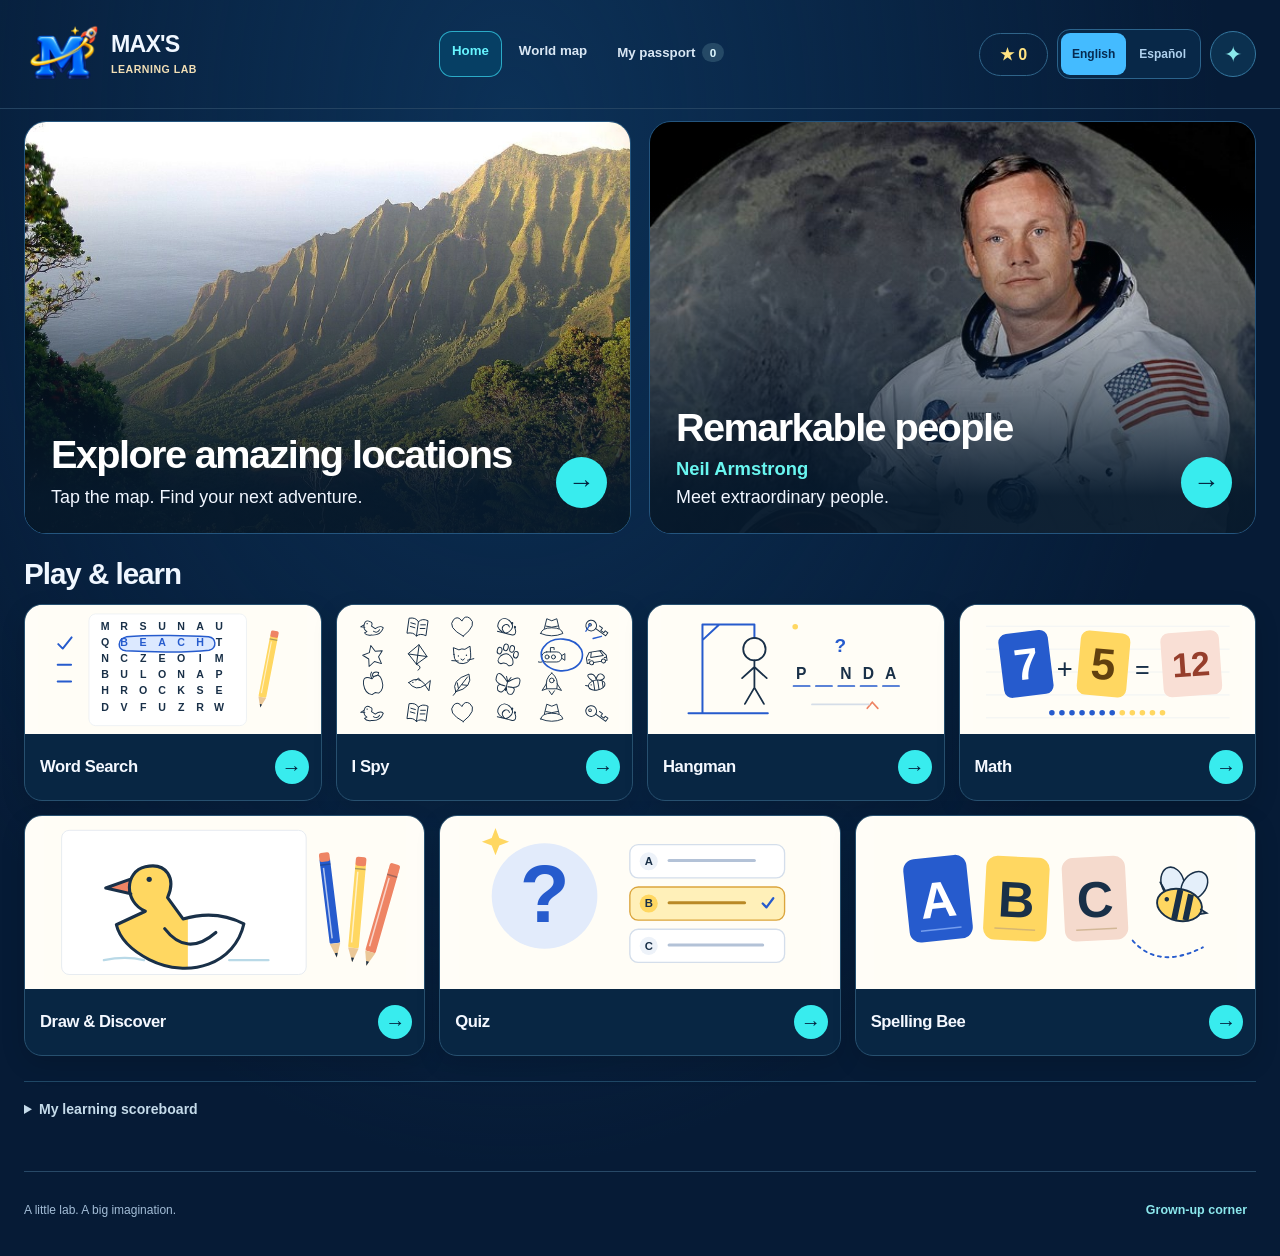
==== commit b67bb5ae: "Add files via upload" ====
--- a/index.html
+++ b/index.html
@@ -1,11 +1,11 @@
 <!doctype html>
-<html lang="en">
+<html lang="en" data-asset-layout="flat">
 <head>
 <meta charset="utf-8"><meta name="viewport" content="width=device-width,initial-scale=1,viewport-fit=cover">
 <meta name="theme-color" content="#061b36"><meta name="apple-mobile-web-app-capable" content="yes"><meta name="mobile-web-app-capable" content="yes"><meta name="apple-mobile-web-app-status-bar-style" content="black-translucent"><meta name="apple-mobile-web-app-title" content="Max's Lab">
 <meta name="description" content="A little lab for a big imagination. Explore family places, discover the world, and learn through play. English / Español.">
 <title>Max's Learning Lab</title>
-<link rel="icon" href="assets/ui/max-emblem.png" type="image/png"><link rel="apple-touch-icon" href="assets/ui/max-emblem.png"><link rel="manifest" href="manifest.webmanifest">
+<link rel="icon" href="ui/max-emblem.png" type="image/png"><link rel="apple-touch-icon" href="ui/max-emblem.png"><link rel="manifest" href="manifest.webmanifest?v=4.2-family-note">
 <link rel="stylesheet" href="styles.css"><link rel="stylesheet" href="map.css"><link rel="stylesheet" href="practice.css?v=4">
 <style>
 .site-header{gap:14px}.header-actions{display:flex;align-items:center;gap:12px;flex-shrink:0}.language-toggle{display:flex;gap:2px;padding:3px;border:1px solid #63827d;border-radius:12px;background:#fff9ed}.language-toggle button{min-height:44px;padding:9px 12px;font-size:13px;font-weight:700;border-radius:8px;background:transparent;color:#d2e4de;white-space:nowrap}.language-toggle button[aria-pressed=true]{background:#9ce3bf;color:#123b31}.site-header nav{gap:3px}.site-header nav a{padding-left:12px;padding-right:12px}.brand small{max-width:164px;line-height:1.4;letter-spacing:.09em}.brand{flex-shrink:0}.credits-grid article{padding:24px 0;border-top:1px solid #57747b;display:grid;grid-template-columns:130px 1fr;gap:24px}.credits-grid img{width:130px;height:110px;object-fit:contain;background:#163640;border-radius:9px}.credits-grid h2{font-size:1.35rem}.credits-grid p,.credits-grid li{font-size:.92rem;line-height:1.6}.credits-grid a{overflow-wrap:anywhere}.credits-grid ul{padding-left:20px}.game-source-links a{overflow-wrap:anywhere}.game-stat-label{overflow-wrap:anywhere}
@@ -17,12 +17,12 @@
 </style>
 <link rel="stylesheet" href="theme.css?v=4"><link rel="stylesheet" href="wordsearch.css?v=4"><link rel="stylesheet" href="spy.css?v=4"><link rel="stylesheet" href="draw.css?v=4">
 <link rel="stylesheet" href="discovery.css?v=4">
-<script src="data/config.js" defer></script><script src="data/family.js" defer></script><script src="data/places-a.js" defer></script><script src="data/places-b.js" defer></script><script src="data/people.js" defer></script><script src="data/photos.js" defer></script><script src="data/people-expanded.js?v=4" defer></script><script src="data/art.js?v=4" defer></script><script src="data/discoveries.js?v=4" defer></script><script src="app.js?v=4-discovery" defer></script>
+<script src="data/config.js" defer></script><script src="data/family.js" defer></script><script src="data/places-a.js" defer></script><script src="data/places-b.js" defer></script><script src="data/people.js" defer></script><script src="data/photos.js" defer></script><script src="data/people-expanded.js?v=4" defer></script><script src="data/art.js?v=4" defer></script><script src="data/discoveries.js?v=4" defer></script><script src="app.js?v=4.2-family-note" defer></script>
 </head>
 <body>
 <a class="skip-link" href="#view" data-en="Skip to activity" data-es="Ir a la actividad">Skip to activity</a>
 <header class="site-header">
-<a href="#home" class="brand" data-aria-en="Learning Lab home" data-aria-es="Inicio del laboratorio" aria-label="Learning Lab home"><img class="brand-logo" src="assets/ui/max-emblem.png" width="54" height="54" alt=""><span><strong id="brand-name">MAX'S</strong><small data-en="LEARNING LAB" data-es="LABORATORIO DE APRENDIZAJE">LEARNING LAB</small></span></a>
+<a href="#home" class="brand" data-aria-en="Learning Lab home" data-aria-es="Inicio del laboratorio" aria-label="Learning Lab home"><img class="brand-logo" src="ui/max-emblem.png" width="54" height="54" alt=""><span><strong id="brand-name">MAX'S</strong><small data-en="LEARNING LAB" data-es="LABORATORIO DE APRENDIZAJE">LEARNING LAB</small></span></a>
 <nav aria-label="Main navigation" data-aria-en="Main navigation" data-aria-es="Navegación principal"><a href="#home" data-nav="home" data-en="Home" data-es="Inicio">Home</a><a href="#map" data-nav="map" data-en="World map" data-es="Mapa del mundo">World map</a><a href="#passport" data-nav="passport"><span data-en="My passport" data-es="Mi pasaporte">My passport</span> <span id="nav-count">0</span></a></nav>
 <div class="header-actions"><span id="header-points" class="header-points" aria-label="Learning points">★ 0</span><div class="language-toggle" role="group" aria-label="Language" data-aria-en="Language" data-aria-es="Idioma"><button type="button" data-language="en" lang="en" aria-pressed="true">English</button><button type="button" data-language="es" lang="es" aria-pressed="false">Español</button></div><button type="button" class="avatar-button" id="settings-button" aria-label="Personalize your lab" data-aria-en="Personalize your lab" data-aria-es="Personaliza tu laboratorio"><span id="avatar-symbol" aria-hidden="true">✦</span></button></div>
 </header>
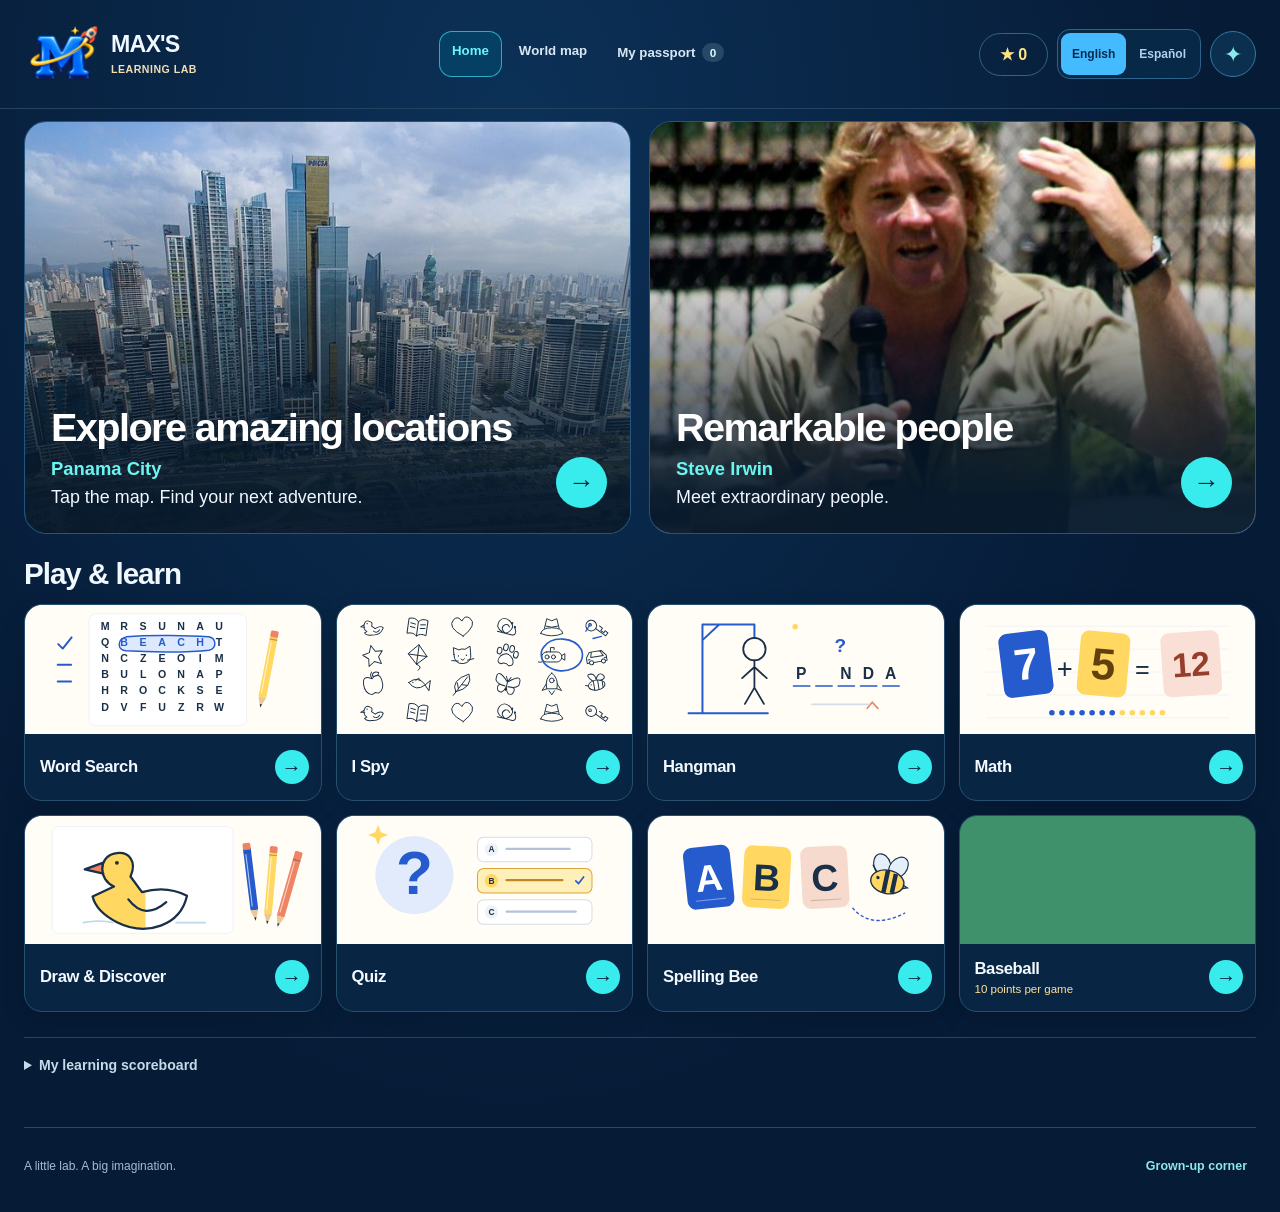
==== commit 37e76f2a: "Add files via upload" ====
--- a/index.html
+++ b/index.html
@@ -16,8 +16,8 @@
 @media(max-width:370px){.header-actions{gap:4px}.language-toggle button{font-size:11px;padding:8px 6px}.brand-badge{display:none}}
 </style>
 <link rel="stylesheet" href="theme.css?v=4"><link rel="stylesheet" href="wordsearch.css?v=4"><link rel="stylesheet" href="spy.css?v=4"><link rel="stylesheet" href="draw.css?v=4">
-<link rel="stylesheet" href="discovery.css?v=4">
-<script src="data/config.js" defer></script><script src="data/family.js" defer></script><script src="data/places-a.js" defer></script><script src="data/places-b.js" defer></script><script src="data/people.js" defer></script><script src="data/photos.js" defer></script><script src="data/people-expanded.js?v=4" defer></script><script src="data/art.js?v=4" defer></script><script src="data/discoveries.js?v=4" defer></script><script src="app.js?v=4.2-family-note" defer></script>
+<link rel="stylesheet" href="discovery.css?v=5.0-ballpark">
+<script src="data/config.js" defer></script><script src="data/family.js" defer></script><script src="data/places-a.js" defer></script><script src="data/places-b.js" defer></script><script src="data/people.js" defer></script><script src="data/photos.js" defer></script><script src="data/people-expanded.js?v=4" defer></script><script src="data/art.js?v=4" defer></script><script src="data/discoveries.js?v=4" defer></script><script src="app.js?v=5.0-ballpark" defer></script>
 </head>
 <body>
 <a class="skip-link" href="#view" data-en="Skip to activity" data-es="Ir a la actividad">Skip to activity</a>
@@ -37,7 +37,8 @@
 <details><summary data-en="Adding something new" data-es="Agregar contenido nuevo">Adding something new</summary><p data-en="The included START-HERE guide explains how to upload and update the site. English lessons are in the data folder. Spanish lessons and the language controls are bundled in app.js. Ask for both languages when adding a new lesson." data-es="La guía START-HERE explica cómo subir y actualizar el sitio. Las lecciones en inglés están en la carpeta data. Las lecciones en español y los controles de idioma están en app.js. Pide ambos idiomas al agregar una lección.">The included START-HERE guide explains how to upload and update the site. English lessons are in the data folder. Spanish lessons and the language controls are bundled in app.js. Ask for both languages when adding a new lesson.</p></details>
 <details><summary data-en="Family stories and photos" data-es="Historias de familia y fotos">Family stories and photos</summary><p data-en="Family connections were supplied by Max's family. Place photos show destinations, not family members. When published on GitHub Pages, these family connections and files can be read publicly." data-es="La familia de Max compartió los vínculos familiares. Las fotos muestran los lugares, no a sus familiares. Al publicar en GitHub Pages, otras personas pueden leer estos vínculos y archivos.">Family connections were supplied by Max's family. Place photos show destinations, not family members. When published on GitHub Pages, these family connections and files can be read publicly.</p></details>
 <section class="voice-settings" id="voice-settings"></section>
-<p class="small-note" data-en="Switching language restarts the current practice round. Your points, passport and completed answers are kept. New lesson answers earn 10 points. Each completed I Spy scene, full word search or matched drawing earns 1 point, once. Replays are always welcome practice." data-es="Cambiar el idioma reinicia la ronda de práctica. Se conservan tus puntos, pasaporte y respuestas completadas. Las respuestas nuevas de las lecciones ganan 10 puntos. Cada escena de Veo, veo, sopa de letras completa o dibujo logrado gana 1 punto, una sola vez. Siempre puedes repetir para practicar.">Switching language restarts the current practice round. Your points, passport and completed answers are kept. New lesson answers earn 10 points. Each completed I Spy scene, full word search or matched drawing earns 1 point, once. Replays are always welcome practice.</p>
+<p class="small-note" data-en="Each new correct answer, found word, hidden object, or completed drawing earns 1 point. A 10-word search earns 10 points. Previously earned points are kept. Replays are welcome practice, but the same solved item earns points only once." data-es="Cada respuesta nueva y correcta, palabra encontrada, objeto oculto o dibujo completado vale 1 punto. Una sopa de 10 palabras vale 10 puntos. Conservas los puntos que ya ganaste. Puedes practicar de nuevo, pero cada elemento resuelto da puntos solo una vez.">Each new correct answer, found word, hidden object, or completed drawing earns 1 point. A 10-word search earns 10 points. Previously earned points are kept. Replays are welcome practice, but the same solved item earns points only once.</p>
+<p id="baseball-note" class="small-note" data-en="Baseball costs 10 earned points for three innings. Spending points never lowers the lifetime learning score. Unfinished baseball games resume without another charge, including after switching languages. Scores and game progress stay on this device." data-es="El béisbol cuesta 10 puntos ganados por tres entradas. Gastar puntos nunca reduce el puntaje total de aprendizaje. Las partidas sin terminar se pueden continuar sin pagar de nuevo, incluso al cambiar de idioma. Los puntos y las partidas se guardan en este dispositivo.">Baseball costs 10 earned points for three innings. Spending points never lowers the lifetime learning score. Unfinished baseball games resume without another charge, including after switching languages. Scores and game progress stay on this device.</p>
 <a class="button" id="credits-link" href="#credits" data-en="Photo credits & research sources ↗" data-es="Créditos de fotos y fuentes ↗">Photo credits & research sources ↗</a>
 </div></dialog>
 <noscript><div class="noscript">Please enable JavaScript to open the activities. / Activa JavaScript para abrir las actividades.</div></noscript>
--- a/discovery.css
+++ b/discovery.css
@@ -14,3 +14,20 @@
 /* Prevent aspect-ratio minimum sizing from widening narrow phones. */
 .discovery-card{min-width:0;width:100%;max-width:100%}.discovery-paths{min-width:0}.activity-tile{max-width:100%}
 @media(max-width:370px){.site-header nav a{flex:1 1 0;min-width:0;white-space:normal;line-height:1.25;font-size:.69rem;padding:9px 4px}.site-header nav{gap:4px}.site-footer{flex-wrap:wrap}}
+
+/* Eight balanced tiles: baseball is a small earned-play reward. */
+.activity-tile:nth-child(n+5){grid-column:span 3}.activity-baseball .activity-thumb{background:#3e916a}.activity-baseball .activity-thumb svg{width:100%;height:100%;object-fit:cover;transform:scale(1.32)}.activity-baseball .activity-caption{align-items:flex-start;justify-content:center;flex-direction:column;gap:3px}.activity-price{color:#ffe09c;font-size:.72rem;line-height:1.2}.score-spendable{color:#d1e9e8!important}.featured-location{margin-bottom:4px}
+.ballpark-lobby{display:grid;grid-template-columns:minmax(0,1.05fr) minmax(0,1fr);overflow:hidden;background:#102f43;border:1px solid #3c6772;border-radius:24px}.ballpark-preview{min-height:530px;background:#1d5349;display:flex;align-items:center;overflow:hidden}.ballpark-preview svg{display:block;width:100%;height:100%;object-fit:cover}.ballpark-entry{padding:32px;align-self:center;min-width:0}.ballpark-entry .eyebrow{color:#ffe2a3}.ballpark-entry h1{font-size:clamp(2rem,4vw,3.5rem);margin:8px 0 14px;line-height:1.05;color:#fff8e8;letter-spacing:-.035em}.ballpark-lead{color:#d5e4e3;font-size:1.05rem;line-height:1.5}.ballpark-rules{padding-left:20px;margin:20px 0;color:#c3d9db;font-size:.91rem;line-height:1.55}.ballpark-rules li{padding-bottom:7px}.ballpark-balance{display:flex;align-items:center;gap:14px;margin:20px 0;padding:17px 19px;background:#092837;border:1px solid #376569;border-radius:15px}.ballpark-balance strong{color:#ffe39b;font-size:2.3rem;line-height:1}.ballpark-balance span{max-width:200px;line-height:1.35;color:#dcebe8;font-size:.95rem}.ballpark-entry .button{display:inline-flex;justify-content:center;align-items:center;min-height:56px;white-space:normal;text-align:center;line-height:1.3;padding:14px 22px}.ballpark-entry .primary{background:#ffd376;border-color:#ffd376;color:#203b39;box-shadow:0 3px 0 #b98c40}.ballpark-entry .small-note{color:#b5ced0;font-size:.8rem;line-height:1.5;margin:14px 0 0}.ballpark-needed{font-weight:750;color:#fff1ca;margin:10px 0 18px}.ballpark-earn{display:flex;gap:12px;flex-wrap:wrap}.ballpark-last{border-top:1px solid #38616a;padding-top:16px;font-size:.86rem;color:#c2d7dd}.ballpark-page .page-nav{margin-bottom:15px}.ballpark-game-host{min-width:0}
+@media(max-width:900px){.ballpark-entry{padding:22px}.ballpark-preview{min-height:490px}.ballpark-entry h1{font-size:2.3rem}}
+@media(max-width:700px){.activity-tile:nth-child(n+5){grid-column:span 1}.activity-tile:last-child{grid-column:auto;display:block}.activity-tile:last-child .activity-thumb{aspect-ratio:1.7}.activity-tile:last-child .activity-caption h3{font-size:.83rem}.activity-price{font-size:.62rem}.ballpark-lobby{grid-template-columns:1fr;border-radius:18px}.ballpark-preview{height:180px;min-height:0}.ballpark-preview svg{height:auto;transform:translateY(15px);width:100%}.ballpark-entry{padding:21px}.ballpark-entry h1{font-size:2rem}.ballpark-entry .eyebrow{font-size:.65rem}.ballpark-rules{margin-block:15px;font-size:.85rem}.ballpark-entry .button{width:100%;min-height:54px;padding-inline:13px;font-size:.9rem}.ballpark-balance{margin:17px 0}.ballpark-lead{font-size:.94rem}.ballpark-earn{gap:10px}}
+
+/* A self-contained, touch-first ballpark for the Learning Lab. */
+.mll-ballpark{--bb-ink:#eff8f7;--bb-muted:#a9c2cc;--bb-navy:#0a1a2b;--bb-teal:#7bdfc6;--bb-gold:#ffcf76;max-width:1120px;margin:0 auto 36px;color:var(--bb-ink);font-family:inherit}.mll-ballpark *{box-sizing:border-box}.mll-ballpark [hidden]{display:none!important}.mll-ballpark button{font-family:inherit;cursor:pointer;-webkit-tap-highlight-color:transparent;touch-action:manipulation}.mll-ballpark button:focus-visible{outline:3px solid #ffdb88;outline-offset:4px}.mll-ballpark button:disabled{cursor:default}.bb-heading{display:flex;justify-content:space-between;gap:16px;align-items:center;margin:12px 0 20px}.bb-kicker{font-size:.71rem;letter-spacing:.17em;font-weight:850;color:var(--bb-teal);margin:0 0 7px}.bb-heading h1{font-size:clamp(1.6rem,3.5vw,2.6rem);letter-spacing:-.035em;line-height:1.1;margin:0;color:var(--bb-ink)}.bb-secondary,.bb-mini{min-height:46px;background:#142e42;color:#e2f5ed;border:1px solid #3a5765;border-radius:13px;padding:11px 16px;font-weight:750;font-size:.9rem;white-space:nowrap}.bb-scoreboard{display:grid;grid-template-columns:1fr minmax(110px,.7fr) 1fr;background:#0b2133;border:1px solid #365568;border-bottom:0;border-radius:22px 22px 0 0;padding:16px 30px;gap:20px;box-shadow:0 14px 46px #0003}.bb-score-team{display:flex;align-items:center;gap:24px;justify-content:space-between}.bb-score-team>span{font-size:.84rem;letter-spacing:.08em;font-weight:850;overflow:hidden;text-overflow:ellipsis;max-width:190px}.bb-score-team>strong{font-family:ui-monospace,monospace;font-size:2.9rem;line-height:1;color:var(--bb-gold);font-variant-numeric:tabular-nums}.bb-away{flex-direction:row-reverse}.bb-away>strong{color:#d8f4ff}.bb-inning{display:flex;flex-direction:column;align-items:center;justify-content:center;gap:3px;border-left:1px solid #31505e;border-right:1px solid #31505e}.bb-inning>span:first-child{font-size:.64rem;letter-spacing:.15em;color:#b1cbd5;font-weight:800}.bb-inning>strong{font-family:ui-monospace,monospace;font-size:1.3rem;color:#fff5d9;letter-spacing:.1em}.bb-lights{display:flex;align-items:center;gap:5px;margin-top:4px}.bb-lights>span{font-size:.58rem;font-weight:800;color:#a8c6cd;margin-right:4px}.bb-lights i{width:7px;height:7px;border-radius:50%;background:#3d5463}.bb-lights i.on{background:#f5b879;box-shadow:0 0 8px #efc48645}.bb-stadium-wrap{position:relative;isolation:isolate;background:#16374a;overflow:hidden;border:1px solid #365568;border-top:0;border-bottom:0}.bb-stadium{display:block;width:100%;height:auto;aspect-ratio:1000 / 650;touch-action:manipulation;user-select:none;-webkit-user-select:none}.bb-stadium-tools{position:absolute;top:15px;left:16px;right:16px;display:flex;justify-content:space-between;align-items:center;pointer-events:none}.bb-stadium-tools button{pointer-events:auto}.bb-mini{background:#10283ddd;backdrop-filter:blur(4px);padding:9px 15px;min-height:44px;font-size:.82rem;border-color:#8095a866}.bb-speed-label{padding:7px 11px;border-radius:8px;font-size:.63rem;font-weight:850;letter-spacing:.14em;background:#10283ddd;color:#ecf5e9}.bb-field-caption{position:absolute;bottom:5px;left:0;right:0;text-align:center;color:#bacbd4;font-size:.63rem;letter-spacing:.065em;pointer-events:none}.bb-result-banner{position:absolute;left:20%;right:20%;top:27%;text-align:center;color:#fff9e8;background:#092a42dc;border:1px solid #78a2a955;border-radius:15px;padding:12px 10px;font-size:clamp(1.1rem,3.3vw,2.3rem);font-weight:900;letter-spacing:-.03em;box-shadow:0 8px 28px #0003;pointer-events:none}.bb-result-banner[data-kind=homer]{color:#142944;background:#ffda7ee8;border-color:#ffecb2;transform:rotate(-3deg);font-size:clamp(1.4rem,4vw,3rem)}.bb-controls{background:#0b2133;border:1px solid #365568;border-top:0;border-radius:0 0 22px 22px;display:grid;grid-template-columns:1fr minmax(185px,.45fr);gap:22px;align-items:center;padding:22px 28px;box-shadow:0 20px 46px #0002}.bb-live{min-width:0;display:flex;flex-direction:column;gap:7px}.bb-call{color:#f8f8ed;font-size:clamp(1.15rem,2.4vw,1.5rem);font-weight:850;line-height:1.2}.bb-tip{color:#b4cbd2;font-size:.91rem;line-height:1.4;min-height:1.4em}.bb-count{display:flex;flex-wrap:wrap;gap:8px 17px;margin-top:4px;color:#85bea9;font-size:.76rem;font-weight:700}.bb-swing,.bb-primary{min-height:76px;border:0;border-radius:17px;background:#8be0c2;color:#0a322d;font-weight:900;font-size:1.25rem;box-shadow:0 5px 0 #3e8f78,0 9px 24px #0003;padding:16px 22px;line-height:1.1}.bb-swing.bb-is-swing{background:#ffcf76;color:#3b290c;box-shadow:0 5px 0 #b68233,0 9px 24px #0003;font-size:1.75rem}.bb-swing:active:not(:disabled){transform:translateY(3px);box-shadow:0 2px 0 #3e8f78}.bb-swing:disabled{background:#1e3c4b;color:#b0c6cf;box-shadow:none;font-size:1rem}.bb-lower{display:flex;justify-content:space-between;gap:14px;align-items:center;flex-wrap:wrap;padding:22px 2px 16px}.bb-speed{display:flex;gap:8px;align-items:center;flex-wrap:wrap}.bb-speed>span{font-size:.82rem;color:#c0d4dd;margin-right:7px}.bb-speed button{min-height:44px;padding:9px 16px;border-radius:24px;border:1px solid #375264;background:#102638;color:#c6dbe2;font-size:.84rem;font-weight:750}.bb-speed button[aria-pressed=true]{background:#d3eddf;color:#173f36;border-color:#d3eddf}.bb-speed button:disabled{opacity:.55}.bb-rules-button{color:#c9e2e9;background:transparent;border:0;border-bottom:1px solid #516d80;min-height:44px;font-size:.86rem;font-weight:700;padding:10px 3px}.bb-rules{background:#11283b;border:1px solid #355367;padding:12px 22px;border-radius:18px;margin-bottom:18px;color:#bdd3de;font-size:.92rem;line-height:1.6}.bb-rules p{margin:8px 0}.bb-boxscore{overflow:hidden;border:1px solid #2b495e;border-radius:16px;background:#0b2032}.bb-boxscore table{border-collapse:collapse;width:100%;font-size:.86rem;table-layout:fixed}.bb-boxscore th,.bb-boxscore td{padding:11px 9px;text-align:center;color:#bdd3df;border-bottom:1px solid #254155;overflow:hidden;text-overflow:ellipsis}.bb-boxscore thead th{font-size:.67rem;letter-spacing:.05em;font-weight:800;color:#85a9ba;background:#0b1c2d}.bb-boxscore tr:last-child th,.bb-boxscore tr:last-child td{border-bottom:0}.bb-boxscore th:first-child{width:32%;text-align:left;padding-left:19px}.bb-boxscore td:last-child{color:#ffda87;font-weight:900}.bb-overlay{position:absolute;inset:0;display:flex;align-items:center;justify-content:center;background:#0717269e;backdrop-filter:blur(5px);padding:16px;z-index:3}.bb-overlay-card{background:#10293bea;border:1px solid #4a6d76;border-radius:25px;padding:30px;text-align:center;max-width:430px;width:100%;box-shadow:0 20px 65px #0005;color:#e9f7ef}.bb-overlay-card h2{font-size:clamp(1.6rem,4vw,2.8rem);letter-spacing:-.04em;margin:8px 0 12px;color:#fff4d8}.bb-overlay-card p{color:#c8dce2;line-height:1.5}.bb-overlay-card .bb-kicker{color:#9de8c8;font-size:.7rem}.bb-trophy{display:block;color:#ffd778;font-size:3rem;line-height:1.1;margin-bottom:15px}.bb-primary{width:100%;min-height:56px;font-size:1rem;margin-top:10px}.bb-final-score{font-family:ui-monospace,monospace;font-size:3rem!important;font-weight:900!important;line-height:1.1!important;margin:8px!important;color:#ffdd8d!important}.bb-final-score span{padding:0 20px;color:#8bb4c7}
+@media(max-width:700px){.bb-heading{align-items:flex-start;gap:10px}.bb-secondary{font-size:.77rem;padding:10px 12px}.bb-heading h1{font-size:1.6rem}.bb-scoreboard{padding:14px 16px;gap:12px}.bb-score-team{gap:8px}.bb-score-team>strong{font-size:2.2rem}.bb-score-team>span{font-size:.7rem;letter-spacing:.025em}.bb-scoreboard{grid-template-columns:1fr minmax(80px,.75fr) 1fr}.bb-controls{padding:20px;gap:15px;grid-template-columns:1fr minmax(140px,.5fr)}.bb-swing{font-size:1.05rem;min-height:72px;padding:14px 16px}.bb-swing.bb-is-swing{font-size:1.45rem}.bb-tip{font-size:.83rem}.bb-count{font-size:.68rem}.bb-lower{padding-top:15px}.bb-overlay-card{padding:20px}.bb-trophy{font-size:2.1rem;margin-bottom:5px}.bb-overlay-card h2{margin:5px}.bb-overlay-card p{font-size:.9rem;margin:6px}.bb-final-score{font-size:2.25rem!important}}
+@media(max-width:470px){.bb-heading{display:block;margin-bottom:16px}.bb-heading .bb-exit{margin-top:12px;min-height:44px}.bb-scoreboard{padding:13px 10px;gap:8px;border-radius:17px 17px 0 0}.bb-score-team{flex-direction:column;gap:5px;justify-content:center}.bb-score-team>strong{font-size:2.2rem}.bb-score-team>span{font-size:.65rem;max-width:95px}.bb-inning>strong{font-size:1.12rem}.bb-inning>span:first-child{font-size:.59rem}.bb-controls{grid-template-columns:1fr;padding:17px 16px;border-radius:0 0 17px 17px;gap:15px}.bb-call{font-size:1.2rem}.bb-tip{font-size:.86rem}.bb-count{font-size:.75rem}.bb-swing{width:100%;min-height:66px;font-size:1.2rem}.bb-swing.bb-is-swing{font-size:1.6rem}.bb-stadium-tools{top:9px;left:9px;right:9px}.bb-mini{font-size:.7rem;padding:8px 10px;min-height:44px}.bb-speed-label{font-size:.52rem;padding:6px 8px;letter-spacing:.08em}.bb-field-caption{font-size:.49rem;bottom:3px}.bb-result-banner{left:14%;right:14%;padding:8px;font-size:1rem;top:30%;border-radius:9px}.bb-lower{gap:7px;align-items:flex-start}.bb-speed{gap:6px}.bb-speed>span{width:100%;margin-bottom:3px}.bb-speed button{font-size:.78rem;padding:9px 12px}.bb-rules-button{font-size:.77rem;margin-top:24px}.bb-boxscore table{font-size:.75rem}.bb-boxscore th,.bb-boxscore td{padding:11px 5px}.bb-boxscore thead th{font-size:.59rem}.bb-boxscore th:first-child{padding-left:12px}.bb-overlay{padding:10px}.bb-overlay-card{padding:12px 15px;border-radius:15px;max-width:295px}.bb-overlay-card .bb-kicker{font-size:.56rem;margin-bottom:3px}.bb-overlay-card h2{font-size:1.45rem;margin:2px}.bb-overlay-card p{font-size:.74rem;line-height:1.3;margin:5px}.bb-trophy{font-size:1.55rem;margin-bottom:3px}.bb-final-score{font-size:1.8rem!important;margin:4px!important}.bb-primary{min-height:44px;padding:11px;font-size:.79rem;border-radius:11px;margin-top:6px}.bb-rules{font-size:.86rem;padding:10px 15px}}
+@media(prefers-reduced-motion:reduce){.mll-ballpark *{transition:none!important;scroll-behavior:auto!important}}
+
+/* Keep the pitch and its action visible together on landscape tablets. */
+.bb-stadium{object-fit:contain;max-height:560px;background:#15364a}.bb-stadium-tools{gap:8px;justify-content:flex-start}.bb-speed-label{margin-left:auto}.bb-stadium-wrap.bb-paused{min-height:240px}.bb-stadium-wrap.bb-finished{min-height:290px}.bb-game-done .bb-controls,.bb-game-done .bb-lower{display:none}.bb-game-done .bb-stadium-wrap{border-bottom:1px solid #365568;border-radius:0 0 22px 22px;margin-bottom:20px}.bb-game-done .bb-pause{display:none}.bb-game-done .bb-field-caption{display:none}
+@media(min-width:700px) and (max-height:850px){.bb-heading{margin:4px 0 12px}.bb-heading h1{font-size:1.7rem}.bb-scoreboard{padding:11px 24px}.bb-stadium{height:42vh;max-height:370px}.bb-controls{padding:14px 22px;gap:16px}.bb-swing{min-height:66px}.bb-tip{font-size:.84rem}.bb-count{margin-top:1px}.bb-lower{padding-top:14px}}
+@media(max-width:470px){.bb-stadium-wrap.bb-finished{min-height:258px}.bb-stadium-wrap.bb-paused{min-height:212px}.bb-stadium-tools{gap:5px}.bb-mini{padding:8px 9px}.bb-stadium-tools .bb-speed-label{padding:5px 6px}.bb-game-done .bb-overlay-card{padding:17px 15px}.bb-game-done .bb-trophy{font-size:1.8rem;margin-bottom:8px}.bb-game-done .bb-primary{margin-top:13px}}
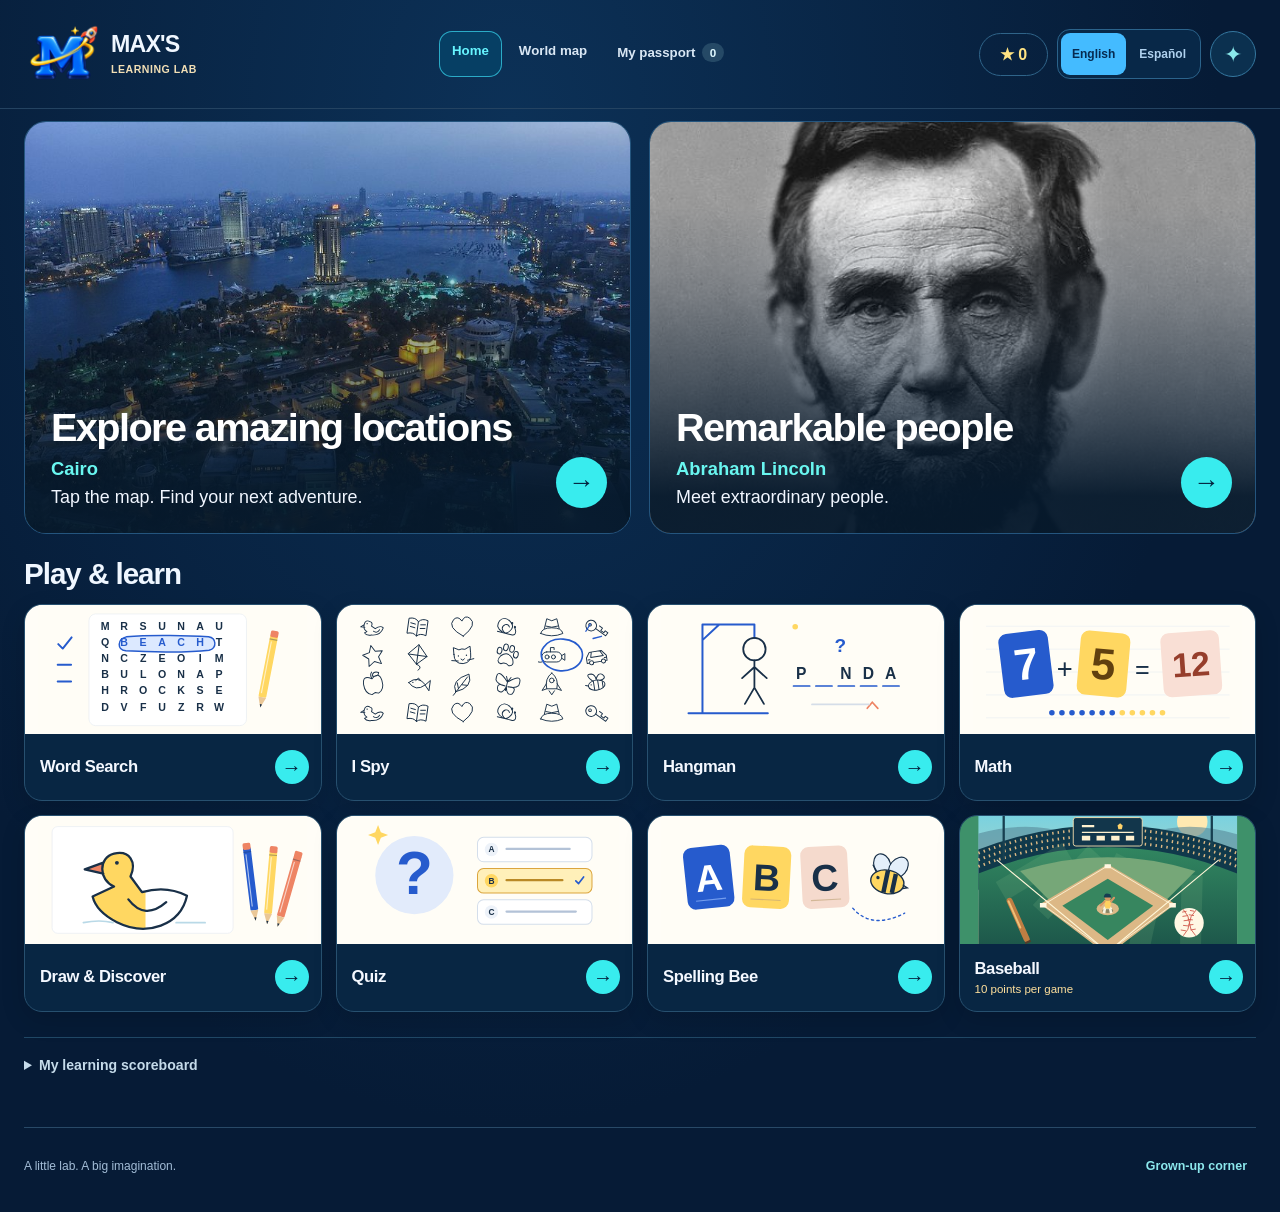
==== commit bc1878a1: "Add files via upload" ====
--- a/index.html
+++ b/index.html
@@ -17,7 +17,7 @@
 </style>
 <link rel="stylesheet" href="theme.css?v=4"><link rel="stylesheet" href="wordsearch.css?v=4"><link rel="stylesheet" href="spy.css?v=4"><link rel="stylesheet" href="draw.css?v=4">
 <link rel="stylesheet" href="discovery.css?v=5.0-ballpark">
-<script src="data/config.js" defer></script><script src="data/family.js" defer></script><script src="data/places-a.js" defer></script><script src="data/places-b.js" defer></script><script src="data/people.js" defer></script><script src="data/photos.js" defer></script><script src="data/people-expanded.js?v=4" defer></script><script src="data/art.js?v=4" defer></script><script src="data/discoveries.js?v=4" defer></script><script src="app.js?v=5.0-ballpark" defer></script>
+<script src="data/config.js" defer></script><script src="data/family.js" defer></script><script src="data/places-a.js" defer></script><script src="data/places-b.js" defer></script><script src="data/people.js" defer></script><script src="data/photos.js" defer></script><script src="data/people-expanded.js?v=4" defer></script><script src="data/art.js?v=4" defer></script><script src="data/discoveries.js?v=4" defer></script><script src="app.js?v=5.1-thumbnail" defer></script>
 </head>
 <body>
 <a class="skip-link" href="#view" data-en="Skip to activity" data-es="Ir a la actividad">Skip to activity</a>
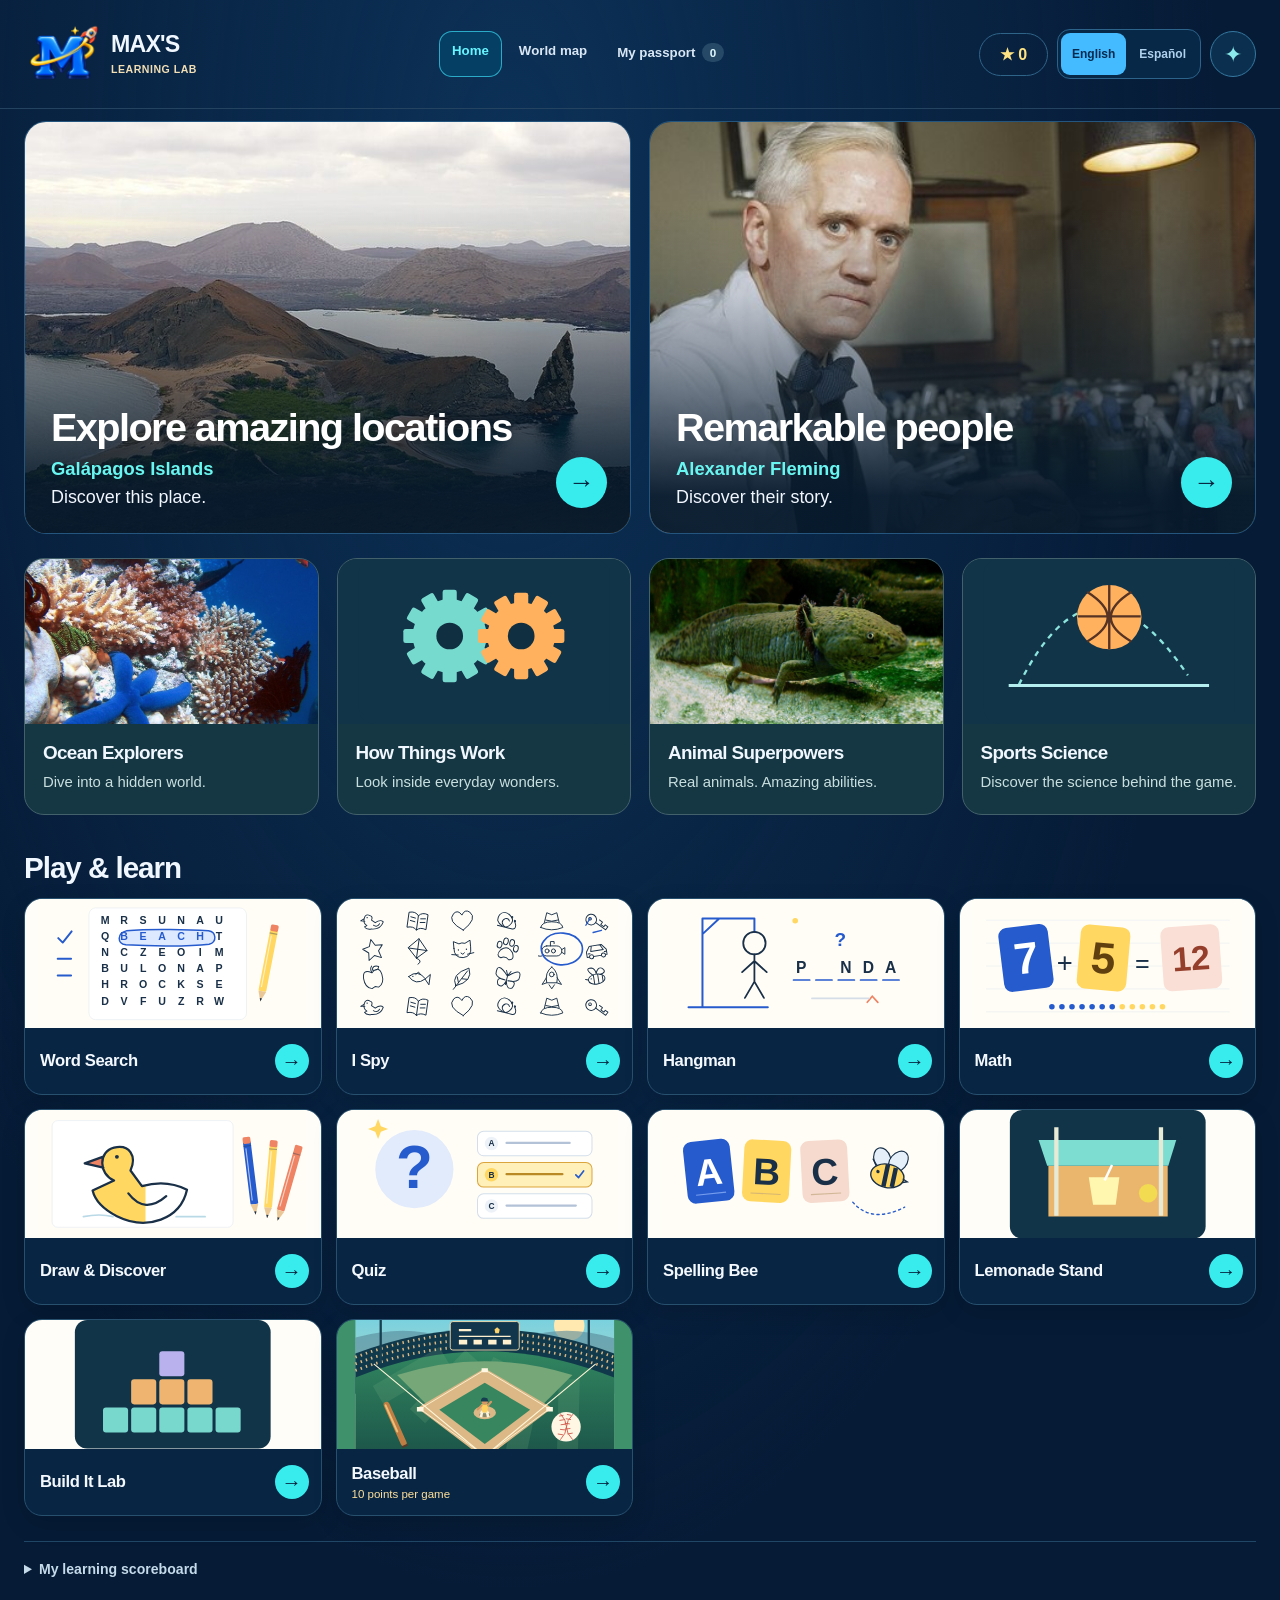
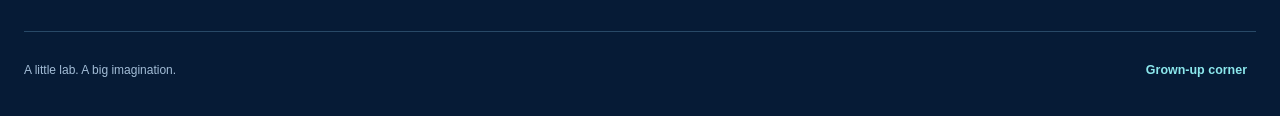
==== commit 0ed4865a: "Add files via upload" ====
--- a/index.html
+++ b/index.html
@@ -16,15 +16,15 @@
 @media(max-width:370px){.header-actions{gap:4px}.language-toggle button{font-size:11px;padding:8px 6px}.brand-badge{display:none}}
 </style>
 <link rel="stylesheet" href="theme.css?v=4"><link rel="stylesheet" href="wordsearch.css?v=4"><link rel="stylesheet" href="spy.css?v=4"><link rel="stylesheet" href="draw.css?v=4">
-<link rel="stylesheet" href="discovery.css?v=5.0-ballpark">
-<script src="data/config.js" defer></script><script src="data/family.js" defer></script><script src="data/places-a.js" defer></script><script src="data/places-b.js" defer></script><script src="data/people.js" defer></script><script src="data/photos.js" defer></script><script src="data/people-expanded.js?v=4" defer></script><script src="data/art.js?v=4" defer></script><script src="data/discoveries.js?v=4" defer></script><script src="app.js?v=5.1-thumbnail" defer></script>
+<link rel="stylesheet" href="discovery.css?v=6.0-discovery">
+<script src="data/config.js" defer></script><script src="data/family.js" defer></script><script src="data/places-a.js" defer></script><script src="data/places-b.js" defer></script><script src="data/people.js" defer></script><script src="data/photos.js" defer></script><script src="data/people-expanded.js?v=4" defer></script><script src="data/art.js?v=4" defer></script><script src="data/discoveries.js?v=4" defer></script><script src="app.js?v=6.0-discovery" defer></script>
 </head>
 <body>
 <a class="skip-link" href="#view" data-en="Skip to activity" data-es="Ir a la actividad">Skip to activity</a>
 <header class="site-header">
 <a href="#home" class="brand" data-aria-en="Learning Lab home" data-aria-es="Inicio del laboratorio" aria-label="Learning Lab home"><img class="brand-logo" src="ui/max-emblem.png" width="54" height="54" alt=""><span><strong id="brand-name">MAX'S</strong><small data-en="LEARNING LAB" data-es="LABORATORIO DE APRENDIZAJE">LEARNING LAB</small></span></a>
 <nav aria-label="Main navigation" data-aria-en="Main navigation" data-aria-es="Navegación principal"><a href="#home" data-nav="home" data-en="Home" data-es="Inicio">Home</a><a href="#map" data-nav="map" data-en="World map" data-es="Mapa del mundo">World map</a><a href="#passport" data-nav="passport"><span data-en="My passport" data-es="Mi pasaporte">My passport</span> <span id="nav-count">0</span></a></nav>
-<div class="header-actions"><span id="header-points" class="header-points" aria-label="Learning points">★ 0</span><div class="language-toggle" role="group" aria-label="Language" data-aria-en="Language" data-aria-es="Idioma"><button type="button" data-language="en" lang="en" aria-pressed="true">English</button><button type="button" data-language="es" lang="es" aria-pressed="false">Español</button></div><button type="button" class="avatar-button" id="settings-button" aria-label="Personalize your lab" data-aria-en="Personalize your lab" data-aria-es="Personaliza tu laboratorio"><span id="avatar-symbol" aria-hidden="true">✦</span></button></div>
+<div class="header-actions"><span id="header-points" class="header-points" aria-label="Points available">★ 0</span><div class="language-toggle" role="group" aria-label="Language" data-aria-en="Language" data-aria-es="Idioma"><button type="button" data-language="en" lang="en" aria-pressed="true">English</button><button type="button" data-language="es" lang="es" aria-pressed="false">Español</button></div><button type="button" class="avatar-button" id="settings-button" aria-label="Personalize your lab" data-aria-en="Personalize your lab" data-aria-es="Personaliza tu laboratorio"><span id="avatar-symbol" aria-hidden="true">✦</span></button></div>
 </header>
 <main id="view" tabindex="-1"></main>
 <footer class="site-footer"><span data-en="A little lab. A big imagination." data-es="Un pequeño laboratorio. Una gran imaginación.">A little lab. A big imagination.</span><button type="button" id="grownup-button" data-en="Grown-up corner" data-es="Rincón de adultos">Grown-up corner</button></footer>
--- a/discovery.css
+++ b/discovery.css
@@ -31,3 +31,12 @@
 .bb-stadium{object-fit:contain;max-height:560px;background:#15364a}.bb-stadium-tools{gap:8px;justify-content:flex-start}.bb-speed-label{margin-left:auto}.bb-stadium-wrap.bb-paused{min-height:240px}.bb-stadium-wrap.bb-finished{min-height:290px}.bb-game-done .bb-controls,.bb-game-done .bb-lower{display:none}.bb-game-done .bb-stadium-wrap{border-bottom:1px solid #365568;border-radius:0 0 22px 22px;margin-bottom:20px}.bb-game-done .bb-pause{display:none}.bb-game-done .bb-field-caption{display:none}
 @media(min-width:700px) and (max-height:850px){.bb-heading{margin:4px 0 12px}.bb-heading h1{font-size:1.7rem}.bb-scoreboard{padding:11px 24px}.bb-stadium{height:42vh;max-height:370px}.bb-controls{padding:14px 22px;gap:16px}.bb-swing{min-height:66px}.bb-tip{font-size:.84rem}.bb-count{margin-top:1px}.bb-lower{padding-top:14px}}
 @media(max-width:470px){.bb-stadium-wrap.bb-finished{min-height:258px}.bb-stadium-wrap.bb-paused{min-height:212px}.bb-stadium-tools{gap:5px}.bb-mini{padding:8px 9px}.bb-stadium-tools .bb-speed-label{padding:5px 6px}.bb-game-done .bb-overlay-card{padding:17px 15px}.bb-game-done .bb-trophy{font-size:1.8rem;margin-bottom:8px}.bb-game-done .bb-primary{margin-top:13px}}
+
+/* Discovery expansion: generous touch targets and responsive science cards. */
+.lab-home-grid{display:grid;grid-template-columns:repeat(4,minmax(0,1fr));gap:18px;margin:24px 0 36px}.lab-home-card{display:flex;flex-direction:column;overflow:hidden;background:#153743;border:1px solid #42616b;border-radius:20px;color:#f7f4e9;text-decoration:none;transition:transform .2s,border-color .2s}.lab-home-card:hover{transform:translateY(-3px);border-color:#87e4d0}.lab-home-card img,.lab-home-card svg{width:100%;height:165px;object-fit:cover;display:block}.lab-home-card h2{font-size:1.18rem;line-height:1.3;margin:17px 18px 7px}.lab-home-card p{font-size:.93rem;line-height:1.45;margin:0 18px 20px;color:#c9dfdf}.lab-home-card .lab-art{margin:0}.lab-home-card svg{background:#123448}.new-lab{max-width:1180px;margin:auto}.new-lab h1{font-size:clamp(2rem,5vw,3.3rem);line-height:1.12;margin:14px 0}.new-lab h2{line-height:1.25}.lab-intro{font-size:1.2rem;line-height:1.6;max-width:780px;color:#cee1e0}.lab-lessons{display:grid;grid-template-columns:repeat(3,minmax(0,1fr));gap:20px;margin:30px 0}.lab-lesson{display:block;border:1px solid #42616b;border-radius:20px;background:#153743;text-decoration:none;color:#f8f3e7;overflow:hidden}.lab-lesson h2{font-size:1.25rem;padding:0 20px;margin:16px 0 12px}.lab-card-cta{display:block;padding:0 20px 20px;color:#9ce7d7;font-weight:700}.lab-art svg{width:100%;display:block;max-height:320px}.lab-lesson .lab-art svg{height:190px;object-fit:cover}.lab-photo{margin:0}.lab-photo img{width:100%;height:300px;object-fit:cover;display:block;border-radius:16px}.lab-lesson .lab-photo img{height:190px;border-radius:0}.lab-photo figcaption{font-size:.7rem;padding:8px 12px;line-height:1.4;overflow-wrap:anywhere;color:#b5ced1}.lab-photo figcaption a{color:inherit}.lab-detail{display:grid;grid-template-columns:minmax(0,.9fr) minmax(0,1.1fr);gap:30px;margin:28px 0}.lab-detail>.lab-art{background:#123448;border-radius:20px;align-self:start}.lab-detail .lab-photo img{height:auto;max-height:500px;object-fit:contain}.lab-detail .fact-list{margin-top:0}.lab-experiment{background:#112f3d;border:1px solid #4b747c;border-radius:24px;padding:24px;margin:26px 0}.lab-experiment h2{margin-top:0}.lab-experiment p{line-height:1.6}.lab-experiment>.button{margin:8px 8px 8px 0}.lab-experiment input[type=range]{width:100%;min-height:48px;accent-color:#8de1ce;cursor:pointer;touch-action:pan-y}.lab-control-label{display:block;font-weight:700;margin:16px 0 5px}.lab-readout{font-size:1.2rem;font-weight:750;color:#b8eee0}.new-lab .quiz-options button{min-height:50px;padding:12px 18px}.lab-question{margin-top:22px}.depth-scene{height:185px;border-radius:16px;position:relative;overflow:hidden;transition:background .25s}.depth-scene:before{content:'';position:absolute;inset:10px 0 auto;height:3px;background:#9bd4e3;opacity:.5}.submarine{position:absolute;left:45%;font-size:28px;background:#f5bf70;border-radius:40%;color:#112f3d;width:70px;text-align:center;box-shadow:12px 0 0 -6px #dc9e4b;transition:top .2s}.depth-dots{position:absolute;bottom:15px;left:10%;right:10%;color:#a7fce9;font-size:23px;letter-spacing:20px;transition:opacity .3s}.circuit-scene{max-width:400px;margin:auto}.circuit-scene svg{width:100%;height:200px}.circuit-closed circle{filter:drop-shadow(0 0 9px #ffec87)}.trajectory{background:#082231;border-radius:16px}.trajectory svg{width:100%;max-height:280px;display:block}.camouflage-scene{height:170px;border-radius:16px;background:#9e7856;background-image:radial-gradient(#284f3e44 18%,transparent 20%);background-size:34px 27px;display:flex;justify-content:center;align-items:center}.camouflage-scene span{font-size:100px;transition:opacity .5s}.stand-art{max-width:420px;margin:20px auto}.stand-art svg{width:100%;height:230px}.stand-controls{display:grid;grid-template-columns:1fr 1fr;gap:12px;align-items:center}.stand-controls label{margin:0}.stand-controls select{min-height:50px;border:1px solid #8ebbbb;background:#153c4b;border-radius:10px;color:#fff;padding:10px;font:inherit}.stand-ledger{display:grid;grid-template-columns:1fr auto;gap:12px;background:#1b4350;border-radius:16px;padding:20px;margin:22px 0}.stand-ledger dd{font-weight:800;margin:0}.stand-ledger dt:last-of-type,.stand-ledger dd:last-of-type{border-top:1px solid #85a4a8;padding-top:12px;color:#bcead5}.build-layout{display:grid;grid-template-columns:1fr 1fr;gap:35px;margin:30px 0}.blueprint-grid,.build-grid{display:grid;grid-template-columns:repeat(6,1fr);gap:5px;max-width:380px;aspect-ratio:1}.blueprint-grid{background:#123e59;padding:12px;border-radius:12px;max-width:300px}.blueprint-grid span{border:1px dashed #7493a9;border-radius:4px}.blueprint-grid .filled{background:#9cded9;border-color:#dafffd}.build-cell{width:100%;aspect-ratio:1;min-height:44px;min-width:0;border:1px solid #659097;border-radius:7px;background:#163b47;cursor:pointer;touch-action:manipulation}.build-cell.filled{background:#eeb16c;border-color:#ffe4ba;box-shadow:inset 0 -5px #c98e4d}.build-cell:focus-visible{outline:3px solid #fff;outline-offset:2px}.build-layout .button{margin:8px 8px 8px 0}.build-success{animation:buildglow 2s ease-out}.new-lab a:focus-visible,.lab-home-card:focus-visible{outline:3px solid #ffd48c;outline-offset:4px}.new-lab .small-note{line-height:1.6}.new-lab .fact-sources a{overflow-wrap:anywhere}.new-lab .fact-list{line-height:1.6}.new-lab .page-nav{flex-wrap:wrap}.new-lab .button{min-height:46px}.new-lab button:disabled{opacity:.65}.new-lab .button.primary{color:#082631;background:#9de4ce}
+@keyframes buildglow{0%,70%{filter:drop-shadow(0 0 14px #9de4ce)}100%{filter:none}}
+@media(max-width:1000px){.lab-home-grid{grid-template-columns:repeat(2,minmax(0,1fr))}.lab-home-card img,.lab-home-card svg{height:180px}.lab-lessons{grid-template-columns:repeat(2,minmax(0,1fr))}}
+@media(max-width:620px){.lab-home-grid{gap:12px}.lab-home-card img,.lab-home-card svg{height:130px}.lab-home-card h2{font-size:1rem;margin:13px 12px 8px}.lab-home-card p{font-size:.8rem;margin:0 12px 15px}.lab-detail,.build-layout{grid-template-columns:1fr;gap:20px}.lab-experiment{padding:17px}.lab-lessons{gap:12px}.lab-lesson h2{font-size:1.05rem;padding:0 12px}.lab-card-cta{padding:0 12px 16px;font-size:.87rem}.lab-lesson .lab-photo img,.lab-lesson .lab-art svg{height:135px}.lab-lesson figcaption{font-size:.58rem}.blueprint-grid{max-width:190px}.build-grid{max-width:380px;gap:3px}.stand-ledger{padding:14px;font-size:.95rem}.lab-intro{font-size:1.05rem}.new-lab .quiz-card{padding:18px}.new-lab .quiz-card h2{font-size:1.15rem}.new-lab .fact-list{padding-left:24px}.lab-photo img{height:240px}}
+@media(prefers-reduced-motion:reduce){.new-lab *,.lab-home-card{animation:none!important;transition:none!important}}
+.camouflage-scene svg{width:100%;height:170px}.camo-animal{transition:fill .4s,stroke .4s}
+@media(max-width:620px){.build-layout>section:first-child{position:sticky;top:8px;z-index:3;display:grid;grid-template-columns:140px 1fr;column-gap:14px;padding:12px;background:#113346;border:1px solid #65858c;border-radius:16px;box-shadow:0 8px 20px #00162666}.build-layout>section:first-child h2{grid-column:2;grid-row:1;margin:8px 0;font-size:1.1rem}.build-layout>section:first-child .blueprint-grid{grid-column:1;grid-row:1/3;width:140px;height:140px;padding:8px;gap:3px}.build-layout>section:first-child p{grid-column:2;grid-row:2;font-size:.9rem;line-height:1.5;margin:0}}
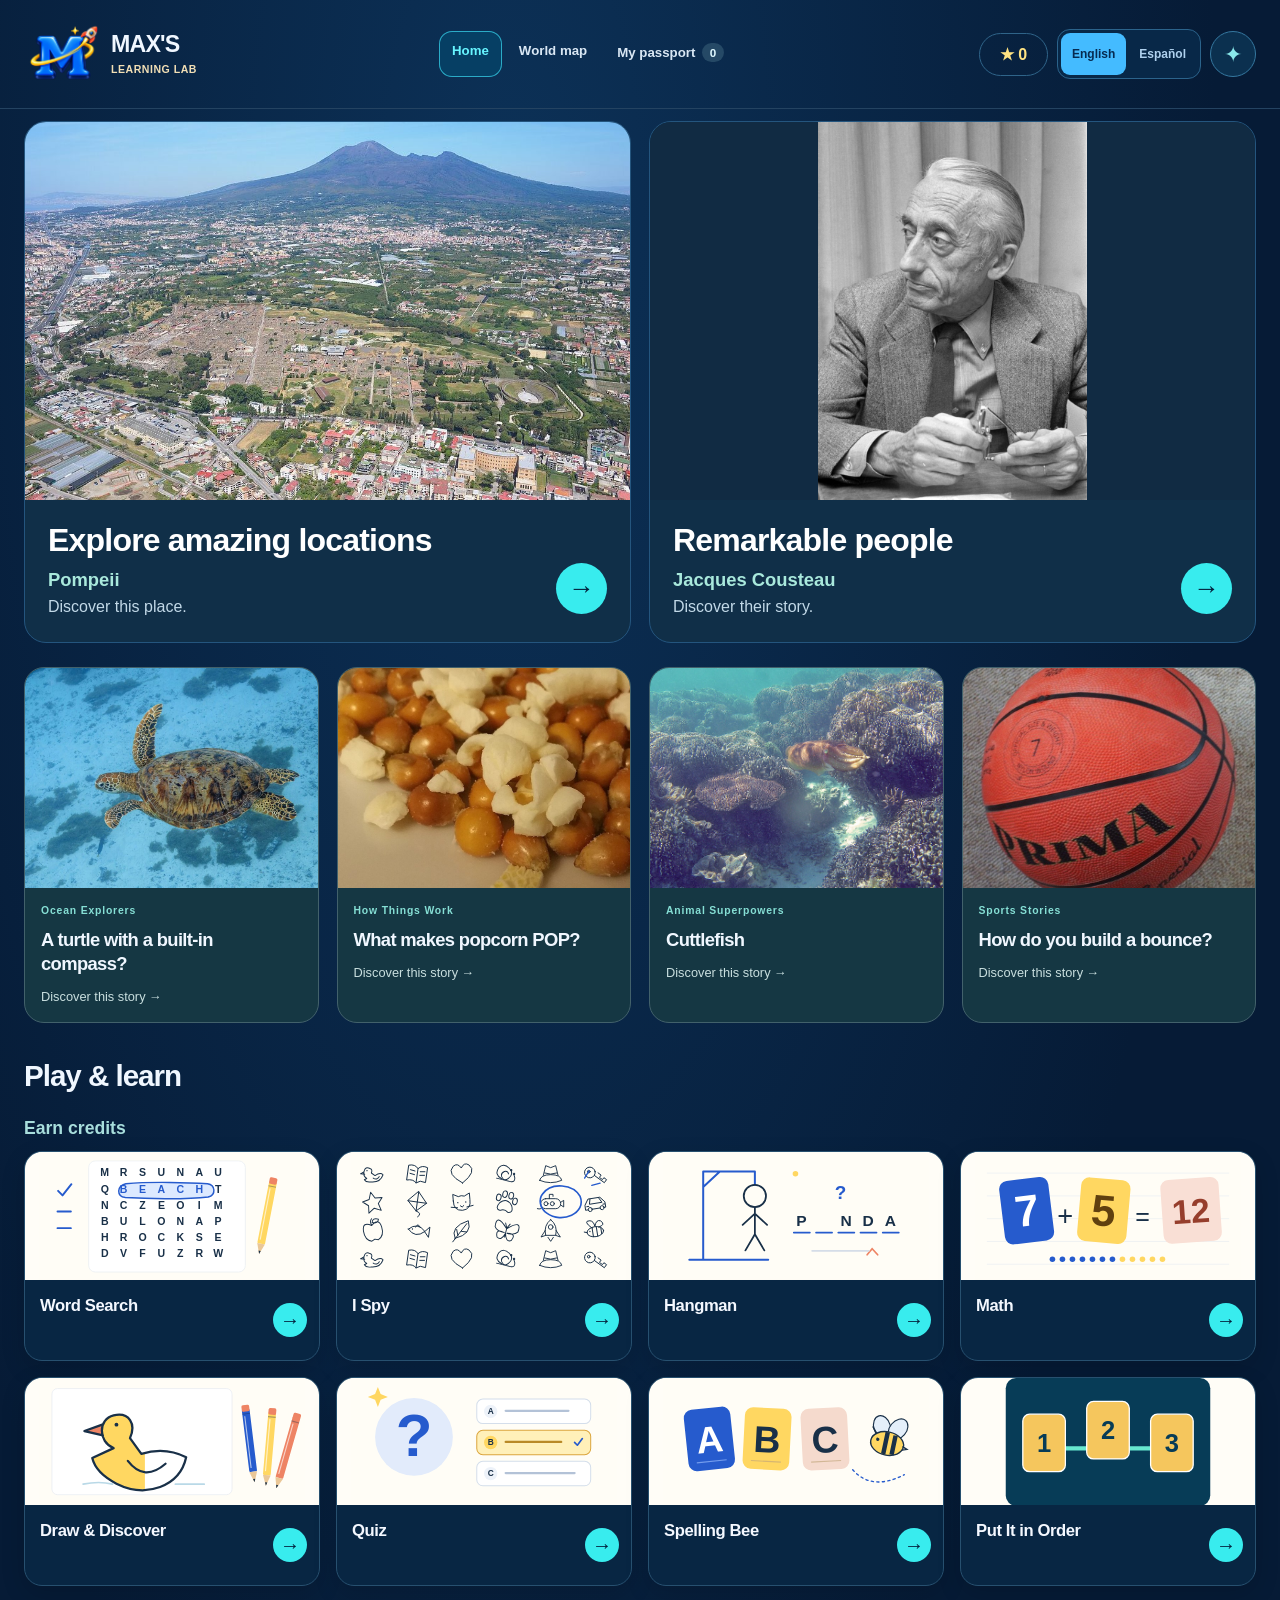
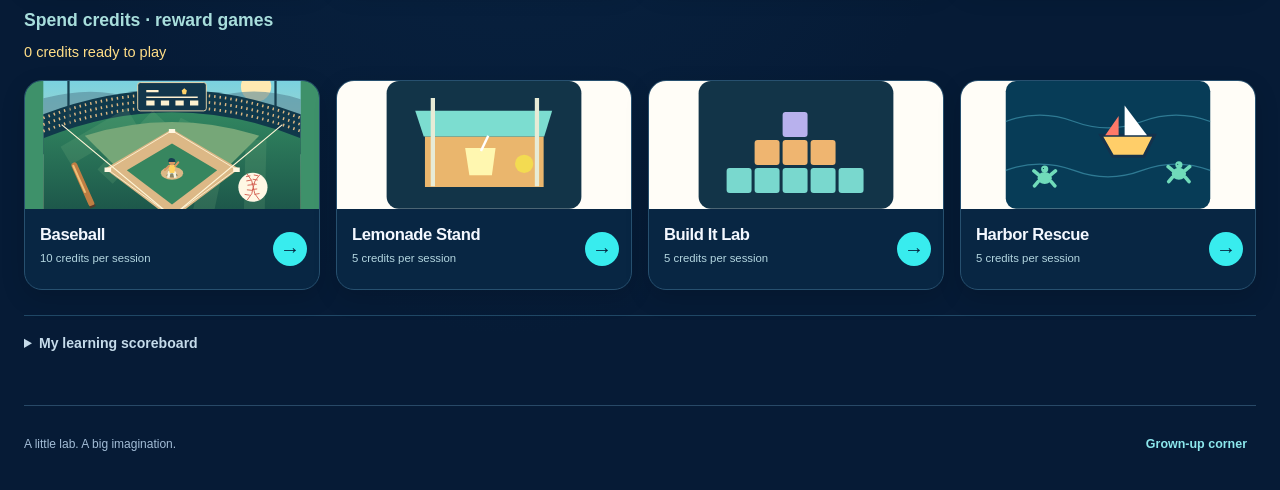
==== commit 98e21db5: "Add files via upload" ====
--- a/index.html
+++ b/index.html
@@ -16,8 +16,8 @@
 @media(max-width:370px){.header-actions{gap:4px}.language-toggle button{font-size:11px;padding:8px 6px}.brand-badge{display:none}}
 </style>
 <link rel="stylesheet" href="theme.css?v=4"><link rel="stylesheet" href="wordsearch.css?v=4"><link rel="stylesheet" href="spy.css?v=4"><link rel="stylesheet" href="draw.css?v=4">
-<link rel="stylesheet" href="discovery.css?v=6.0-discovery">
-<script src="data/config.js" defer></script><script src="data/family.js" defer></script><script src="data/places-a.js" defer></script><script src="data/places-b.js" defer></script><script src="data/people.js" defer></script><script src="data/photos.js" defer></script><script src="data/people-expanded.js?v=4" defer></script><script src="data/art.js?v=4" defer></script><script src="data/discoveries.js?v=4" defer></script><script src="app.js?v=6.0-discovery" defer></script>
+<link rel="stylesheet" href="discovery.css?v=7.0-discovery">
+<script src="data/config.js" defer></script><script src="data/family.js" defer></script><script src="data/places-a.js" defer></script><script src="data/places-b.js" defer></script><script src="data/people.js" defer></script><script src="data/photos.js" defer></script><script src="data/people-expanded.js?v=4" defer></script><script src="data/art.js?v=4" defer></script><script src="data/discoveries.js?v=4" defer></script><script src="app.js?v=7.0-discovery" defer></script>
 </head>
 <body>
 <a class="skip-link" href="#view" data-en="Skip to activity" data-es="Ir a la actividad">Skip to activity</a>
@@ -32,7 +32,7 @@
 <dialog id="settings-dialog"><form method="dialog" class="settings-sheet"><div class="dialog-heading"><h2 data-en="Make it yours" data-es="Hazlo tuyo">Make it yours</h2><button class="round-close" aria-label="Close settings" data-aria-en="Close settings" data-aria-es="Cerrar ajustes" value="cancel">×</button></div><label for="explorer-name" data-en="Explorer name" data-es="Nombre del explorador">Explorer name</label><input id="explorer-name" maxlength="20" autocomplete="off" value="Max"><p class="setting-label" data-en="Pick your explorer badge" data-es="Elige tu insignia de explorador">Pick your explorer badge</p><div class="badge-choices" id="badge-choices"></div><p class="small-note" data-en="Your discoveries and settings stay on this device." data-es="Tus descubrimientos y ajustes se guardan en este dispositivo.">Your discoveries and settings stay on this device.</p><button class="button primary" id="save-settings" value="save" data-en="Ready to explore →" data-es="Listo para explorar →">Ready to explore →</button></form></dialog>
 <dialog id="grownup-dialog"><div class="settings-sheet"><div class="dialog-heading"><h2 data-en="Grown-up corner" data-es="Rincón de adultos">Grown-up corner</h2><button type="button" class="round-close" id="close-grownup" aria-label="Close grown-up corner" data-aria-en="Close grown-up corner" data-aria-es="Cerrar el rincón de adultos">×</button></div>
 <p id="collection-totals"></p>
-<p class="small-note" data-en="Progress and language are saved in this browser on this device. No account, ads, tracking, or cloud sync. Read-aloud uses a voice for the selected language from your device." data-es="El progreso y el idioma se guardan en este navegador y dispositivo. No hay cuentas, anuncios, rastreo ni sincronización en la nube. La lectura usa una voz del dispositivo en el idioma elegido.">Progress and language are saved in this browser on this device. No account, ads, tracking, or cloud sync. Read-aloud uses a voice for the selected language from your device.</p>
+<p class="small-note" data-en="Progress and language are saved in this browser on this device. No account or cloud sync. Optional videos load from external providers when you tap Play. Read-aloud uses a voice for the selected language from your device." data-es="El progreso y el idioma se guardan en este navegador y dispositivo. No hay cuentas ni sincronización en la nube. Los videos opcionales se cargan desde servicios externos al tocar Reproducir. La lectura usa una voz del dispositivo en el idioma elegido.">Progress and language are saved in this browser on this device. No account or cloud sync. Optional videos load from external providers when you tap Play. Read-aloud uses a voice for the selected language from your device.</p>
 <div class="settings-actions"><button class="button" id="export-progress" data-en="Save a progress backup" data-es="Guardar una copia del progreso">Save a progress backup</button><label class="button file-button"><span data-en="Restore a backup" data-es="Restaurar una copia">Restore a backup</span><input id="import-progress" type="file" accept="application/json,.json" aria-label="Restore a backup" data-aria-en="Restore a backup" data-aria-es="Restaurar una copia"></label></div>
 <details><summary data-en="Adding something new" data-es="Agregar contenido nuevo">Adding something new</summary><p data-en="The included START-HERE guide explains how to upload and update the site. English lessons are in the data folder. Spanish lessons and the language controls are bundled in app.js. Ask for both languages when adding a new lesson." data-es="La guía START-HERE explica cómo subir y actualizar el sitio. Las lecciones en inglés están en la carpeta data. Las lecciones en español y los controles de idioma están en app.js. Pide ambos idiomas al agregar una lección.">The included START-HERE guide explains how to upload and update the site. English lessons are in the data folder. Spanish lessons and the language controls are bundled in app.js. Ask for both languages when adding a new lesson.</p></details>
 <details><summary data-en="Family stories and photos" data-es="Historias de familia y fotos">Family stories and photos</summary><p data-en="Family connections were supplied by Max's family. Place photos show destinations, not family members. When published on GitHub Pages, these family connections and files can be read publicly." data-es="La familia de Max compartió los vínculos familiares. Las fotos muestran los lugares, no a sus familiares. Al publicar en GitHub Pages, otras personas pueden leer estos vínculos y archivos.">Family connections were supplied by Max's family. Place photos show destinations, not family members. When published on GitHub Pages, these family connections and files can be read publicly.</p></details>
--- a/discovery.css
+++ b/discovery.css
@@ -40,3 +40,14 @@
 @media(prefers-reduced-motion:reduce){.new-lab *,.lab-home-card{animation:none!important;transition:none!important}}
 .camouflage-scene svg{width:100%;height:170px}.camo-animal{transition:fill .4s,stroke .4s}
 @media(max-width:620px){.build-layout>section:first-child{position:sticky;top:8px;z-index:3;display:grid;grid-template-columns:140px 1fr;column-gap:14px;padding:12px;background:#113346;border:1px solid #65858c;border-radius:16px;box-shadow:0 8px 20px #00162666}.build-layout>section:first-child h2{grid-column:2;grid-row:1;margin:8px 0;font-size:1.1rem}.build-layout>section:first-child .blueprint-grid{grid-column:1;grid-row:1/3;width:140px;height:140px;padding:8px;gap:3px}.build-layout>section:first-child p{grid-column:2;grid-row:2;font-size:.9rem;line-height:1.5;margin:0}}
+
+.mll-sequence,.mll-harbor{max-width:780px;margin:auto;padding:clamp(14px,3vw,28px);background:#103447;border:1px solid #448095;border-radius:24px;color:#f4f9fb}.mll-game-kicker{font-size:.78rem;font-weight:850;letter-spacing:.13em;color:#82e6ce}.mll-sequence h2,.mll-harbor h2{font-size:clamp(1.45rem,4vw,2rem);margin:10px 0}.mll-sequence p,.mll-harbor p{line-height:1.5}.mll-sequence button,.mll-harbor button{font:inherit;touch-action:manipulation;cursor:pointer}.mll-seq-slots{display:grid;gap:10px;margin:22px 0}.mll-seq-slot{min-height:58px;border:2px dashed #6090a0;border-radius:13px;display:flex;align-items:center;gap:12px;padding:7px 12px}.mll-seq-slot>span{display:grid;place-items:center;flex-shrink:0;width:32px;height:32px;border-radius:50%;background:#2b5867;color:white;font-weight:800}.mll-seq-slot em{color:#b2cbd3;font-style:normal}.mll-seq-slot.filled{border-style:solid;border-color:#7bdbc7;background:#1b4b59}.mll-seq-slot button{flex:1;border:0;text-align:left;background:transparent;color:white;min-height:44px;padding:6px}.mll-seq-choices{display:grid;grid-template-columns:repeat(2,minmax(0,1fr));gap:10px}.mll-seq-choices button{border:1px solid #c5dfdf;border-radius:13px;background:#e4f4ef;color:#143c45;font-weight:700;padding:15px 12px;min-height:65px}.mll-game-actions{display:flex;gap:9px;flex-wrap:wrap}.mll-game-actions button{background:#ffd170;color:#173544;padding:12px 15px;border:0;border-radius:12px;min-height:48px;font-weight:800}.mll-game-actions button:disabled{opacity:.4;cursor:default}.mll-game-actions button+button{background:#254f60;color:white;border:1px solid #6b9bad}.mll-game-message{min-height:48px;color:#dff6ed;font-weight:650}.mll-harbor-grid{display:grid;grid-template-columns:repeat(6,minmax(0,1fr));gap:3px;background:#08364c;padding:6px;border:2px solid #6fbed0;border-radius:17px;max-width:480px;margin:15px auto}.mll-harbor-grid button{aspect-ratio:1;min-width:0;padding:0;border:1px solid #2d6d84;border-radius:6px;background:#175a73}.mll-harbor-grid button:nth-child(3n){background:#195570}.mll-harbor-grid svg{width:100%;height:100%;display:block}.mll-harbor-stats{display:flex;justify-content:space-between;gap:15px;background:#1d5163;padding:12px 18px;border-radius:12px}.mll-harbor-controls{text-align:center}.mll-harbor-controls button{width:60px;height:52px;font-size:28px;border-radius:12px;border:1px solid #c9ecdf;background:#a4efd6;color:#133b49;margin:3px}.mll-harbor-controls button:disabled{opacity:.4}.mll-sequence button:focus-visible,.mll-harbor button:focus-visible{outline:3px solid #ffde80;outline-offset:3px}.mll-game-win{animation:mllSequenceWin 1.8s ease-out}@keyframes mllSequenceWin{0%,45%{box-shadow:0 0 0 7px #f9d576}100%{box-shadow:0 0 0 0 transparent}}@media(max-width:420px){.mll-seq-choices{grid-template-columns:1fr}.mll-sequence,.mll-harbor{padding:14px}.mll-harbor-grid{gap:2px;padding:4px}}@media(prefers-reduced-motion:reduce){.mll-game-win{animation:none}}
+
+/* Photograph-first cards: no gradients or headlines over photographs. */
+.discovery-card{aspect-ratio:auto;min-height:0;isolation:auto;display:flex;flex-direction:column;background:#102f48;border-radius:22px;overflow:hidden}.discovery-card::after,.place-card::after,.surprise-card::before{display:none!important}.discovery-photo{position:static;inset:auto;width:100%;height:auto;aspect-ratio:16/10;object-fit:cover;z-index:auto}.people-feature .discovery-photo{object-fit:contain;background:#112b43;object-position:center}.discovery-copy{position:static;inset:auto;padding:22px 76px 22px 23px;min-height:142px}.discovery-copy h1,.discovery-copy h2{font-size:clamp(1.25rem,2.6vw,2rem);line-height:1.15;letter-spacing:-.025em}.discovery-copy p{font-size:1rem;color:#c2d9e8}.discovery-card .card-arrow{bottom:28px}.featured-name{color:#a9e9dc}.place-card{display:flex;flex-direction:column;min-height:0;aspect-ratio:auto;padding:0;isolation:auto;background:#102f48;border:1px solid #34536b;text-align:left;color:#f2f7ff}.place-card>img{position:static;inset:auto;width:100%;height:auto;aspect-ratio:4/3;object-fit:cover;opacity:1;filter:none;z-index:auto}.place-card-copy{position:static;inset:auto;padding:15px 17px 19px;flex:1}.place-card-copy h2{font-size:1.2rem;color:#f7faff;margin:0 0 8px;line-height:1.2}.place-card-copy p{color:#bcd3e4;font-size:.91rem;line-height:1.5;margin:0}.place-card>.place-tag{position:static;inset:auto;display:block;align-self:flex-start;max-width:none;border:0;border-radius:0;background:none;padding:13px 17px 0;color:#85d7d5;font-size:.68rem}.place-card>.visited-dot{position:absolute;top:10px;right:10px;left:auto;z-index:1}.surprise-card .card-arrow{display:none}.surprise-card .place-card-copy{padding:18px}.surprise-card .place-card-copy .eyebrow{font-size:.59rem;color:#a6dfd8}.place-grid,.passport-grid{display:grid;grid-template-columns:repeat(4,minmax(0,1fr));gap:18px}.collection-title{font-size:clamp(1.5rem,3vw,2.2rem);margin:18px 0 22px}.location-directory,.people-directory,.lesson-collection{border-top:1px solid #365369;padding-top:30px;margin-top:40px;scroll-margin-top:18px}.person-grid{display:grid;grid-template-columns:repeat(4,minmax(0,1fr));gap:20px}.person-card{padding:0;overflow:hidden;min-height:0;background:#102f48;display:block}.person-card-photo{display:block;width:100%;height:auto!important;aspect-ratio:4/5;object-fit:cover;background:#102a42;margin:0;border-radius:0}.person-card .person-year{display:block;padding:15px 16px 0;margin:0}.person-card h2{padding:0 16px;font-size:1.22rem;margin:9px 0}.person-card>p{padding:0 16px 18px;margin:0;font-size:.9rem;line-height:1.5}.person-card .person-complete{margin:0 16px 15px}.profile-photo.portrait-photo img{object-fit:contain!important;object-position:center!important}.lab-home-grid{grid-template-columns:repeat(4,minmax(0,1fr));gap:18px}.lab-home-card img{height:auto;aspect-ratio:4/3;object-fit:cover}.lab-home-copy{padding:16px}.lab-home-copy .eyebrow{margin:0 0 10px;padding:0;font-size:.65rem;line-height:1.4;color:#86dfd5;letter-spacing:.08em}.lab-home-copy h2{font-size:1.15rem;margin:0 0 12px;padding:0;line-height:1.3}.lab-home-copy>p:last-child{margin:0;padding:0;font-size:.8rem}.lab-lessons{grid-template-columns:repeat(4,minmax(0,1fr));gap:18px}.lesson-card-image{position:relative}.lab-lesson .lab-photo img{height:auto;aspect-ratio:4/3;object-fit:cover}.lab-lesson img[data-photo-key=owl],.lab-lesson img[data-photo-key=gecko],.lab-lesson img[data-photo-key=tardigrade]{object-fit:contain;background:#102b43}.lesson-card-copy{padding:16px}.lesson-card-copy h2{font-size:1.12rem;padding:0;margin:0 0 10px}.lesson-card-copy p{color:#bcd2e1;font-size:.87rem;line-height:1.45;margin:0 0 12px}.lesson-card-copy .lab-card-cta{padding:0}.animal-specialty{position:absolute;top:10px;left:10px;right:auto;max-width:calc(100% - 20px);padding:6px 10px;background:#fff6dc;color:#17364a;border-radius:18px;font-size:.72rem;font-weight:800;line-height:1.2;box-shadow:0 2px 8px #0002}.power-label{display:inline-block;background:#fff0c3;color:#17364a;padding:9px 15px;border-radius:20px;font-weight:800;margin:0 0 16px}.lab-detail .lab-photo{align-self:start}.lab-detail .lab-photo img{object-fit:contain;background:#0d2940}.lesson-prompt{padding:16px;border-left:3px solid #76d8c8;background:#133848;line-height:1.55;color:#d1e8e6}.lesson-video{max-width:880px;margin:32px auto 44px;border:1px solid #345a70;background:#103047;border-radius:22px;padding:24px}.lesson-video h2{font-size:1.6rem;margin:7px 0 10px}.video-byline{font-size:.85rem;color:#b0cfde}.video-player{position:relative;aspect-ratio:16/9;overflow:hidden;border-radius:15px;background:#061a2b}.video-player .lab-photo,.video-player .lab-photo img{width:100%;height:100%;object-fit:cover;border-radius:0}.video-play{position:absolute;left:50%;top:50%;transform:translate(-50%,-50%);white-space:nowrap;box-shadow:0 5px 22px #0006!important}.video-player iframe{display:block;border:0;width:100%;height:100%}.video-fallback{display:inline-block;color:#9ce3da;margin-top:16px;font-size:.88rem;min-height:40px}.lesson-video .small-note{margin:0;color:#b3cddc}.camouflage-payoff{margin:36px 0;border:1px solid #34596f;border-radius:18px;padding:18px}.camouflage-payoff>summary{font-weight:800;font-size:1.1rem;cursor:pointer;min-height:44px;display:list-item}.camouflage-payoff .lab-experiment{margin:12px 0 0}.activity-group-title{font-size:1.1rem;color:#a8dedc;margin:24px 0 12px}.activity-tiles.learning-tiles,.activity-tiles.reward-tiles{display:grid;grid-template-columns:repeat(4,minmax(0,1fr));gap:16px}.activity-tiles .activity-tile,.activity-tiles .activity-tile:nth-child(n+5){grid-column:auto}.activity-price{display:block;width:100%;font-size:.71rem;color:#b4d7e1;margin-top:6px}.activity-caption{display:block;min-height:80px}.activity-caption h3{line-height:1.35}.reward-balance-line{font-size:.91rem;color:#ffde87;margin:-2px 0 16px}.reward-entry{display:grid;grid-template-columns:1fr 1fr;align-items:center;gap:35px;border:1px solid #476477;background:#102e44;padding:30px;border-radius:24px;margin:28px 0}.reward-preview svg{width:100%;height:auto;display:block}.reward-balance{font-size:1.5rem;font-weight:800;color:#ffe08b}.reward-entry p{line-height:1.6}.reward-entry .button{margin:12px 0}.reward-session-note{padding:12px 16px;border-radius:12px;background:#194051;color:#bde9dd;font-weight:700;line-height:1.5}.new-lab .page-nav{gap:9px}.page-nav .collection-jump{background:#abe4d4;color:#143043;border-color:#abe4d4}.new-lab .fact-sources a{display:block;padding:6px 0}.new-lab .lab-intro{max-width:850px}.person-card:hover,.place-card:hover,.lab-lesson:hover{border-color:#a7e6d8;transform:translateY(-2px)}
+@media(max-width:1050px){.lab-home-grid,.lab-lessons,.place-grid,.person-grid,.passport-grid{grid-template-columns:repeat(3,minmax(0,1fr))}.lab-home-grid{grid-template-columns:repeat(2,minmax(0,1fr))}.discovery-copy{padding:19px 70px 20px 20px;min-height:154px}.lab-home-card img{aspect-ratio:16/9}.reward-entry{gap:22px}}
+@media(max-width:700px){.discovery-paths{grid-template-columns:1fr 1fr;gap:12px}.discovery-photo{aspect-ratio:4/3}.discovery-copy{padding:14px;min-height:0}.discovery-copy h1,.discovery-copy h2{font-size:1.13rem;line-height:1.2;margin-bottom:9px}.discovery-copy p{font-size:.79rem}.featured-name{font-size:.92rem;line-height:1.3}.discovery-card .card-arrow{display:none}.lab-home-grid,.lab-lessons,.place-grid,.person-grid,.passport-grid{grid-template-columns:repeat(2,minmax(0,1fr));gap:12px}.lab-home-copy{padding:13px}.lab-home-copy h2{font-size:1.03rem}.lab-home-card img{aspect-ratio:4/3}.lab-home-copy .eyebrow{font-size:.61rem}.lesson-card-copy{padding:13px}.lesson-card-copy h2{font-size:1.02rem;line-height:1.25}.lesson-card-copy p{font-size:.8rem}.animal-specialty{font-size:.64rem;left:7px;top:7px;max-width:calc(100% - 14px);padding:5px 8px}.person-card h2{font-size:1.08rem;padding:0 13px}.person-card>p{padding:0 13px 15px;font-size:.8rem}.person-card .person-year{font-size:.61rem;padding:12px 13px 0;line-height:1.4}.place-card-copy{padding:12px 13px 15px}.place-card-copy h2{font-size:1.06rem}.place-card-copy p{font-size:.8rem}.place-card>.place-tag{font-size:.58rem;padding:11px 13px 0}.activity-tiles.learning-tiles,.activity-tiles.reward-tiles{grid-template-columns:repeat(2,minmax(0,1fr));gap:12px}.activity-caption{min-height:85px;padding:13px 42px 13px 12px}.activity-caption h3{font-size:.96rem}.activity-price{font-size:.66rem}.activity-caption .card-arrow{right:9px;width:27px;height:27px;font-size:1rem}.reward-entry{grid-template-columns:1fr;padding:20px;gap:12px}.reward-preview{max-width:350px;margin:auto}.reward-balance{font-size:1.3rem}.lesson-video{padding:17px}.lesson-video h2{font-size:1.2rem}.video-play{font-size:.86rem;min-height:46px}.lesson-collection,.people-directory,.location-directory{padding-top:20px;margin-top:30px}.page-nav .button{min-height:44px}}
+@media(prefers-reduced-motion:reduce){.person-card:hover,.place-card:hover,.lab-lesson:hover{transform:none}}
+.video-player>.lab-photo{position:absolute;inset:0;margin:0;z-index:0;pointer-events:none}.video-player>.video-play{z-index:2}.video-player>iframe{position:relative;z-index:3}
+.video-player>.video-play,.video-player>.video-play:hover,.video-player>.video-play:active,.video-player>.video-play:focus{transform:translate(-50%,-50%)!important;pointer-events:auto}
+.lesson-photo-caption{display:block;color:#bdd4df;font-size:.85rem;line-height:1.5;margin:2px 0 7px}
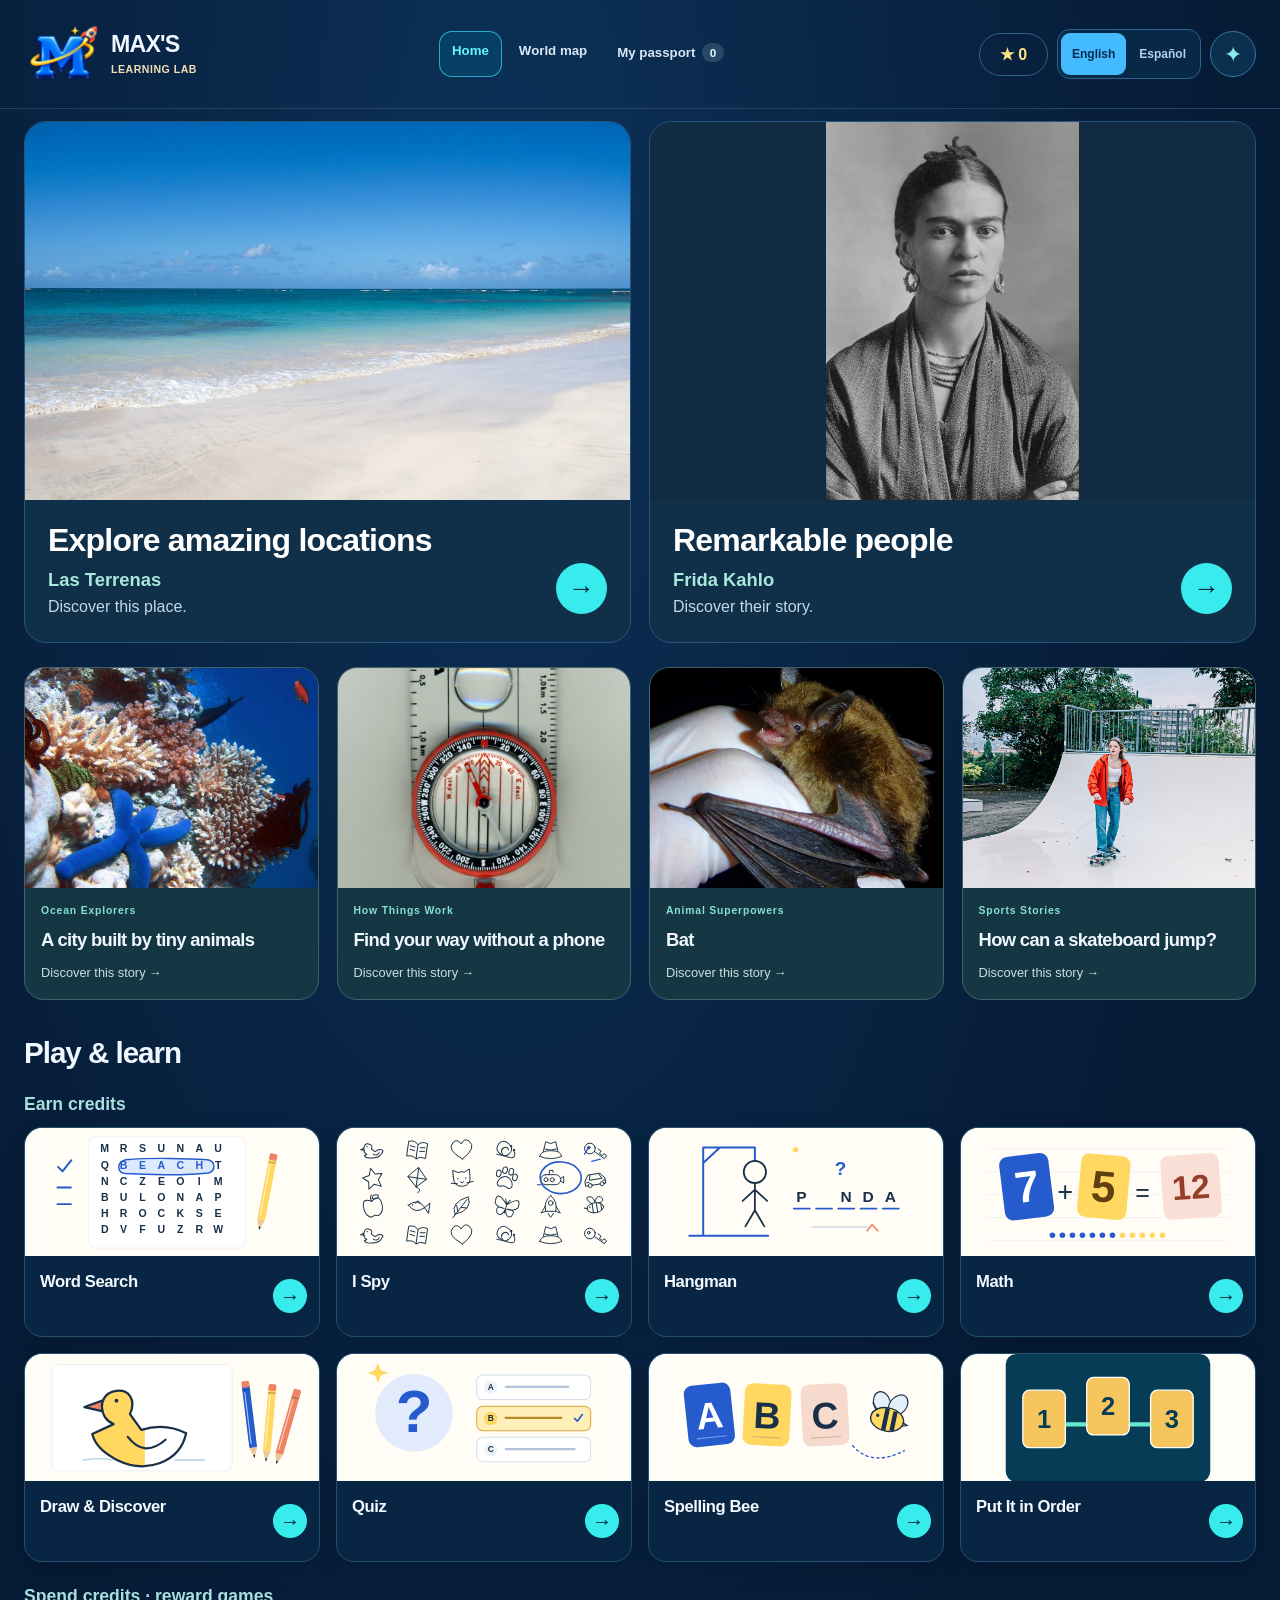
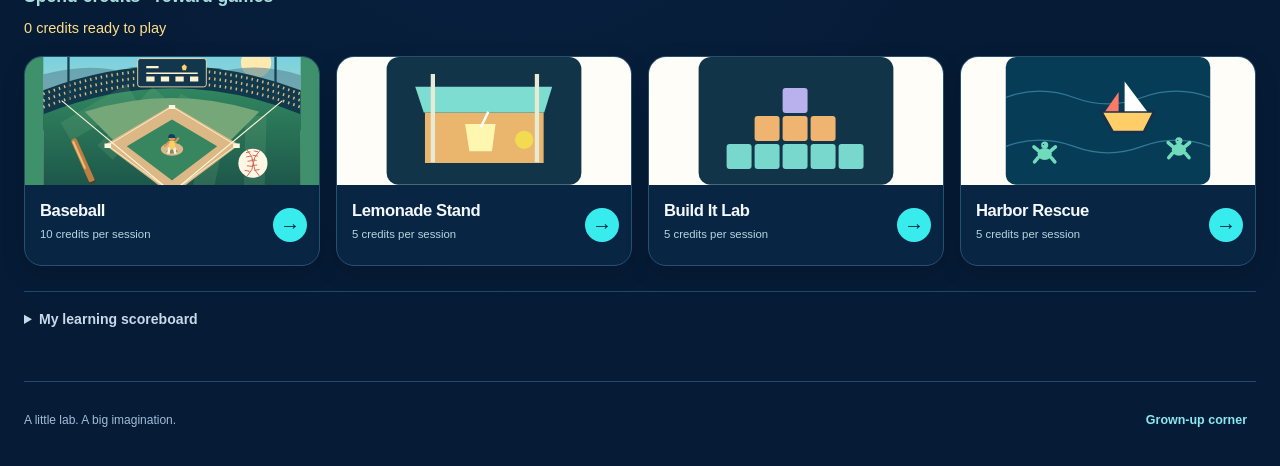
==== commit 83a7ee8e: "Add files via upload" ====
--- a/index.html
+++ b/index.html
@@ -17,7 +17,7 @@
 </style>
 <link rel="stylesheet" href="theme.css?v=4"><link rel="stylesheet" href="wordsearch.css?v=4"><link rel="stylesheet" href="spy.css?v=4"><link rel="stylesheet" href="draw.css?v=4">
 <link rel="stylesheet" href="discovery.css?v=7.0-discovery">
-<script src="data/config.js" defer></script><script src="data/family.js" defer></script><script src="data/places-a.js" defer></script><script src="data/places-b.js" defer></script><script src="data/people.js" defer></script><script src="data/photos.js" defer></script><script src="data/people-expanded.js?v=4" defer></script><script src="data/art.js?v=4" defer></script><script src="data/discoveries.js?v=4" defer></script><script src="app.js?v=7.0-discovery" defer></script>
+<script src="data/config.js" defer></script><script src="data/family.js" defer></script><script src="data/places-a.js" defer></script><script src="data/places-b.js" defer></script><script src="data/people.js" defer></script><script src="data/photos.js" defer></script><script src="data/people-expanded.js?v=4" defer></script><script src="data/art.js?v=4" defer></script><script src="data/discoveries.js?v=4" defer></script><script src="app.js?v=8.0-voices" defer></script>
 </head>
 <body>
 <a class="skip-link" href="#view" data-en="Skip to activity" data-es="Ir a la actividad">Skip to activity</a>
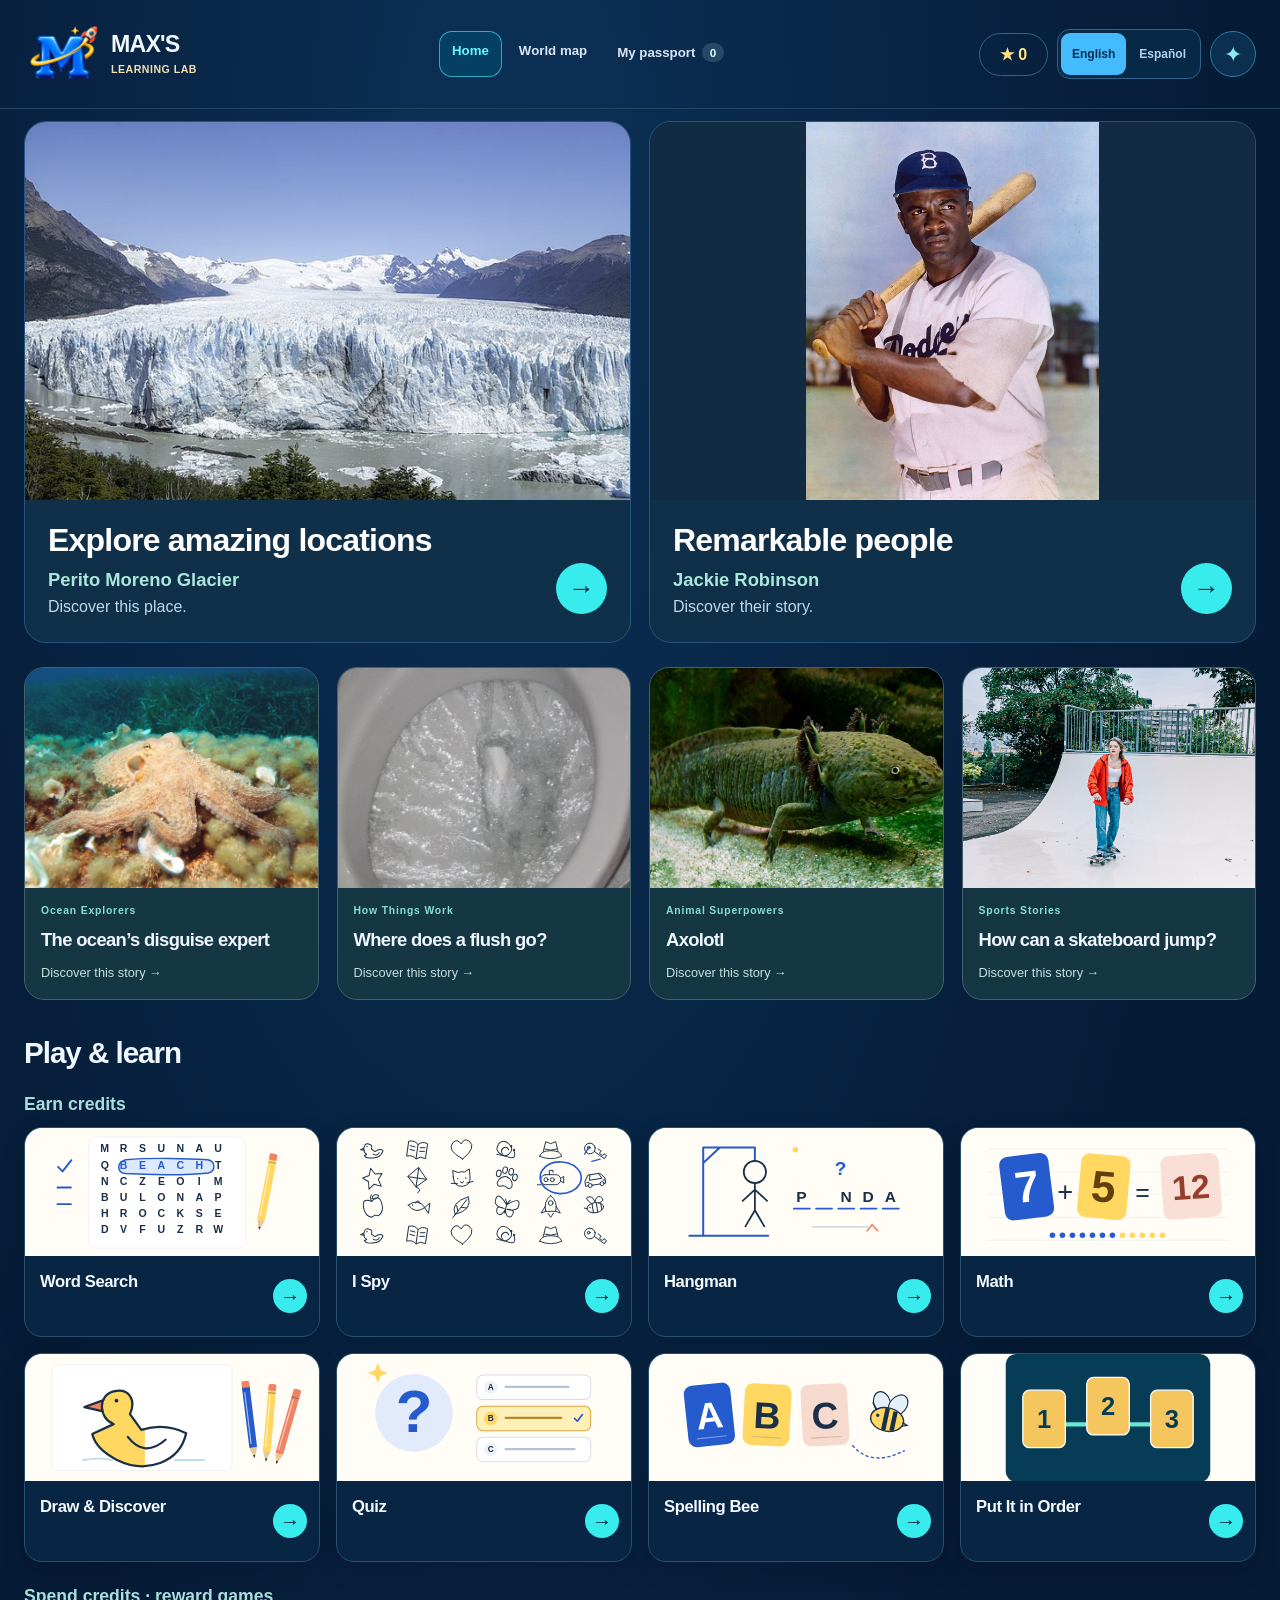
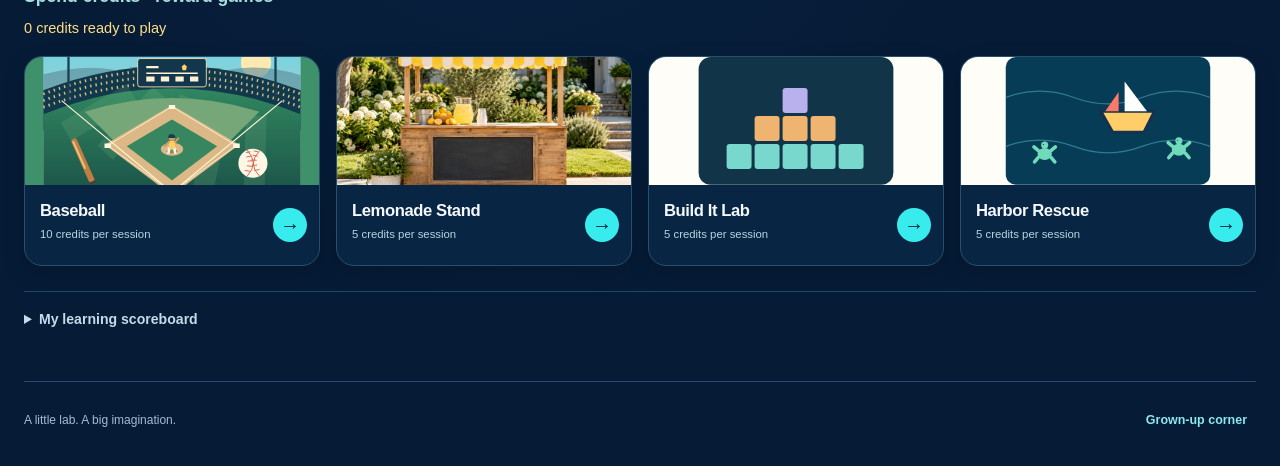
==== commit a2005353: "Add files via upload" ====
--- a/index.html
+++ b/index.html
@@ -16,8 +16,8 @@
 @media(max-width:370px){.header-actions{gap:4px}.language-toggle button{font-size:11px;padding:8px 6px}.brand-badge{display:none}}
 </style>
 <link rel="stylesheet" href="theme.css?v=4"><link rel="stylesheet" href="wordsearch.css?v=4"><link rel="stylesheet" href="spy.css?v=4"><link rel="stylesheet" href="draw.css?v=4">
-<link rel="stylesheet" href="discovery.css?v=7.0-discovery">
-<script src="data/config.js" defer></script><script src="data/family.js" defer></script><script src="data/places-a.js" defer></script><script src="data/places-b.js" defer></script><script src="data/people.js" defer></script><script src="data/photos.js" defer></script><script src="data/people-expanded.js?v=4" defer></script><script src="data/art.js?v=4" defer></script><script src="data/discoveries.js?v=4" defer></script><script src="app.js?v=8.0-voices" defer></script>
+<link rel="stylesheet" href="discovery.css?v=9.0-lemonade">
+<script src="data/config.js" defer></script><script src="data/family.js" defer></script><script src="data/places-a.js" defer></script><script src="data/places-b.js" defer></script><script src="data/people.js" defer></script><script src="data/photos.js" defer></script><script src="data/people-expanded.js?v=4" defer></script><script src="data/art.js?v=4" defer></script><script src="data/discoveries.js?v=4" defer></script><script src="app.js?v=9.0-lemonade" defer></script>
 </head>
 <body>
 <a class="skip-link" href="#view" data-en="Skip to activity" data-es="Ir a la actividad">Skip to activity</a>
--- a/discovery.css
+++ b/discovery.css
@@ -51,3 +51,10 @@
 .video-player>.lab-photo{position:absolute;inset:0;margin:0;z-index:0;pointer-events:none}.video-player>.video-play{z-index:2}.video-player>iframe{position:relative;z-index:3}
 .video-player>.video-play,.video-player>.video-play:hover,.video-player>.video-play:active,.video-player>.video-play:focus{transform:translate(-50%,-50%)!important;pointer-events:auto}
 .lesson-photo-caption{display:block;color:#bdd4df;font-size:.85rem;line-height:1.5;margin:2px 0 7px}
+
+.lemonade-world{--ink:#243f37;--cream:#fff9e9;--green:#176e57;max-width:1220px;margin:20px auto 50px;color:var(--ink);background:#f6f1e2;border-radius:26px;padding:28px;box-shadow:0 24px 70px #0003}.ls-heading h1{color:var(--ink);font-size:clamp(2rem,5vw,3.4rem);margin:8px 0}.ls-heading p{color:#5a6d5c}.ls-eyebrow{font-size:.74rem;font-weight:850;letter-spacing:.1em;color:#537244!important;margin:0 0 10px}.ls-stats{display:grid;grid-template-columns:repeat(3,1fr);gap:12px;margin:23px 0}.ls-stats>div{background:#fff;border:1px solid #dbe2cd;border-radius:15px;padding:15px 18px}.ls-stats span{display:block;color:#5a6d5c;font-size:.8rem}.ls-stats strong{display:block;font-size:1.9rem;margin-top:6px}.ls-layout{display:grid;grid-template-columns:minmax(0,1.25fr) minmax(0,1fr);gap:24px;align-items:start}.ls-scene{position:relative;border-radius:20px;overflow:hidden;isolation:isolate;box-shadow:0 7px 20px #263c2426}.ls-background{display:block;width:100%;height:auto;aspect-ratio:3/2;object-fit:cover}.ls-sign{position:absolute;left:33%;top:60%;width:33%;height:21%;display:flex;flex-direction:column;justify-content:center;gap:5px;text-align:center;color:#fff5c4;transform:rotate(-.2deg);text-shadow:0 1px 2px #000;font-size:clamp(.48rem,1.1vw,.85rem);line-height:1.2}.ls-sign strong{font-family:Georgia,serif;font-size:1.35em}.ls-weather{position:absolute;top:12px;left:12px;background:#fff9e9eb;padding:9px 12px;border-radius:99px;font-size:.75rem;font-weight:800}.ls-bunting{position:absolute;left:23%;right:23%;top:27%;color:#f4a85c;letter-spacing:.3em;text-align:center;text-shadow:0 2px #365d45;font-size:clamp(12px,2vw,24px)}.ls-garden{position:absolute;bottom:6%;left:2%;font-size:clamp(22px,4vw,46px);filter:drop-shadow(0 4px 3px #0005)}.ls-freezer{position:absolute;right:2%;bottom:8%;width:21%;height:24%;background:linear-gradient(#fce9f0 0 15%,#76bab0 15%);border:3px solid #fff7e7;border-radius:8px;box-shadow:0 6px #465e58;text-align:center;display:flex;flex-direction:column;align-items:center;justify-content:center}.ls-freezer span{font-size:clamp(22px,4vw,45px)}.ls-freezer strong{font-size:clamp(7px,.7vw,11px);color:#173e36}.ls-panel{background:#fffdf5;border:1px solid #e0e1cf;border-radius:20px;padding:22px}.ls-panel h2,.ls-milestones h2{color:var(--ink);font-size:1.5rem;margin:5px 0 14px}.ls-panel p{line-height:1.5;font-size:.94rem}.ls-choice{border:0;padding:0;margin:20px 0;min-width:0}.ls-choice legend{font-weight:800;margin-bottom:9px;font-size:.87rem}.ls-options{display:flex;gap:7px;flex-wrap:wrap}.ls-button{border:1px solid #b9c6b3;background:#fff;color:var(--ink);font:inherit;font-weight:750;min-width:46px;min-height:48px;padding:10px 14px;border-radius:12px;cursor:pointer;touch-action:manipulation;transition:background .15s}.ls-button:hover{background:#e5edcf;transform:none}.ls-button[aria-pressed=true]{background:var(--green);color:#fff;border-color:var(--green)}.ls-button:focus-visible{outline:3px solid #cb8a1c;outline-offset:3px}.ls-button:disabled{opacity:.5;cursor:not-allowed}.ls-primary{background:var(--green);color:#fff;width:100%;margin-top:18px;border:0;min-height:54px}.ls-primary:hover{background:#145941}.ls-note,.ls-footnote{font-size:.79rem!important;color:#687361;line-height:1.6}.ls-bill{display:flex;justify-content:space-between;gap:12px;border-bottom:1px solid #e4e7d5;padding:11px 0;font-size:.95rem}.ls-bill strong{font-size:1.22rem}.ls-milestones{margin-top:22px}.ls-milestone{display:grid;grid-template-columns:1fr auto;gap:7px 12px;margin:10px 0;padding:13px;background:#e9eadc;border-radius:12px}.ls-milestone strong{font-size:.84rem}.ls-milestone span{font-size:.73rem;color:#65775d}.ls-milestone progress{grid-column:1/-1;width:100%;height:7px;accent-color:#dcaa33}.ls-milestone.earned{background:#ddebd8}.ls-milestone.earned progress{accent-color:var(--green)}.ls-customer{display:flex;align-items:center;gap:14px;margin:25px 0}.ls-avatar{width:90px;flex-shrink:0}.ls-avatar svg{display:block;width:100%}.ls-bubble{background:#e9f0dc;border-radius:18px;padding:18px;position:relative}.ls-bubble p{font-size:1.15rem;font-weight:800}.ls-bubble span{font-size:.8rem}.ls-cash{font-size:1.35rem!important;font-weight:800;color:var(--green)}.ls-unlock{padding:16px;border-radius:15px;background:#f6dfa0;margin-top:18px;animation:ls-pop .6s ease-out}.ls-unlock p{margin-bottom:0}.ls-footnote{margin-bottom:0}.ls-coin{position:absolute;left:48%;top:50%;background:#ffdd68;color:#3e4b27;border:3px solid #fff3ba;font-weight:900;font-size:1.8rem;border-radius:50%;padding:18px;z-index:5;animation:ls-coin .7s ease-out both;pointer-events:none}.ls-math{padding:15px;border-radius:14px;background:#eef0df;margin-top:20px}.ls-math h3{font-size:1rem;margin:0 0 10px}.ls-math .ls-options{margin-top:12px}.ls-math-feedback{font-weight:750}.reward-preview .ls-preview,.activity-art .ls-preview{width:100%;height:100%;object-fit:cover;display:block}.reward-preview .ls-preview{border-radius:18px}
+@keyframes ls-coin{from{transform:translateY(20px) scale(.7);opacity:0}30%{opacity:1}to{transform:translateY(-80px) scale(1.1);opacity:0}}@keyframes ls-pop{from{transform:scale(.96)}to{transform:scale(1)}}
+@media(max-width:800px){.ls-layout{grid-template-columns:1fr}.lemonade-world{padding:18px}.ls-sign{font-size:clamp(.55rem,2vw,1rem)}.ls-freezer strong{font-size:10px}.ls-freezer span{font-size:40px}.ls-garden{font-size:40px}.ls-bunting{font-size:26px}.ls-stats>div{padding:11px}.ls-stats strong{font-size:1.45rem}.ls-stats span{font-size:.7rem}.ls-panel{padding:18px}.ls-milestones{margin-bottom:8px}.ls-milestone{padding:10px}.ls-heading h1{font-size:2.25rem}.ls-milestone span{font-size:.68rem}}
+@media(prefers-reduced-motion:reduce){.ls-coin,.ls-unlock{animation:none}.ls-button{transition:none}}
+.activity-thumb .ls-preview{width:100%;height:100%;object-fit:cover;display:block}
+@media(max-width:800px){.ls-layout>div:first-child{display:contents}.ls-scene{order:0}.ls-panel{order:1}.ls-milestones{order:2}}
